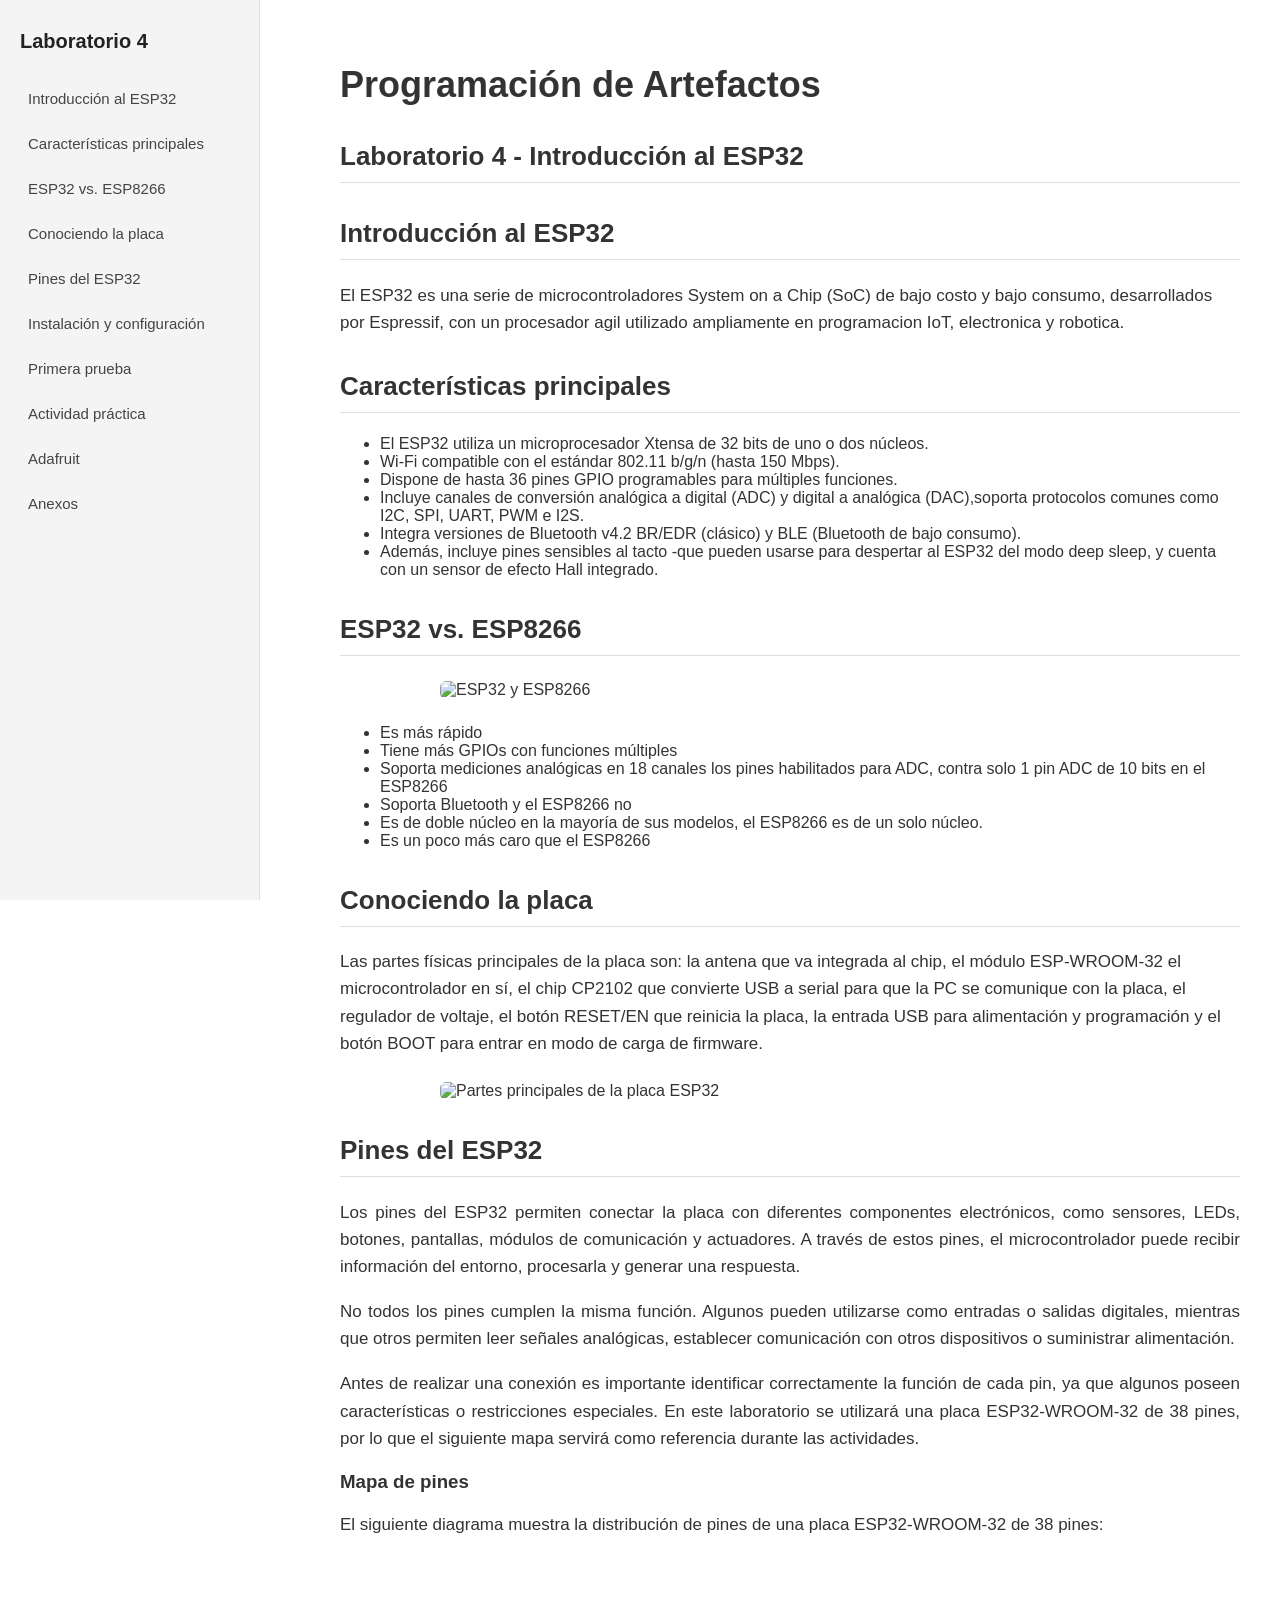
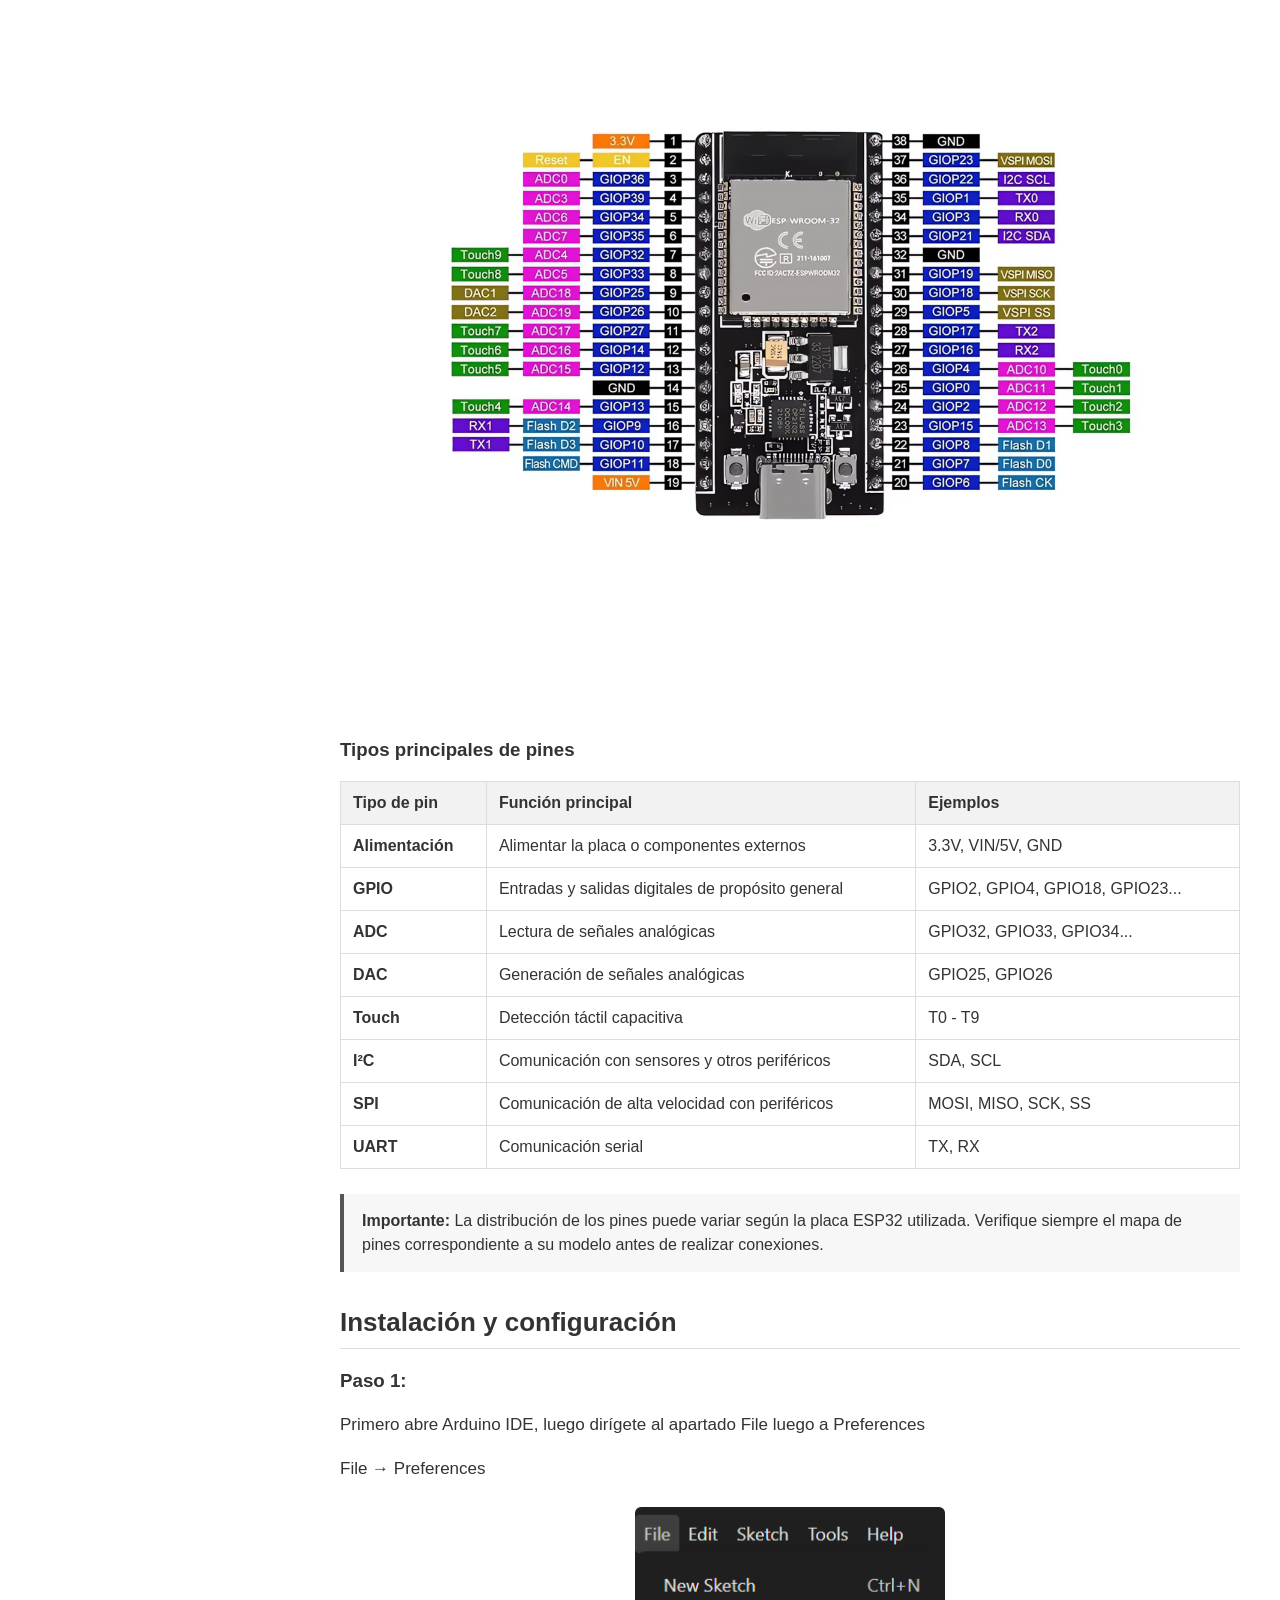
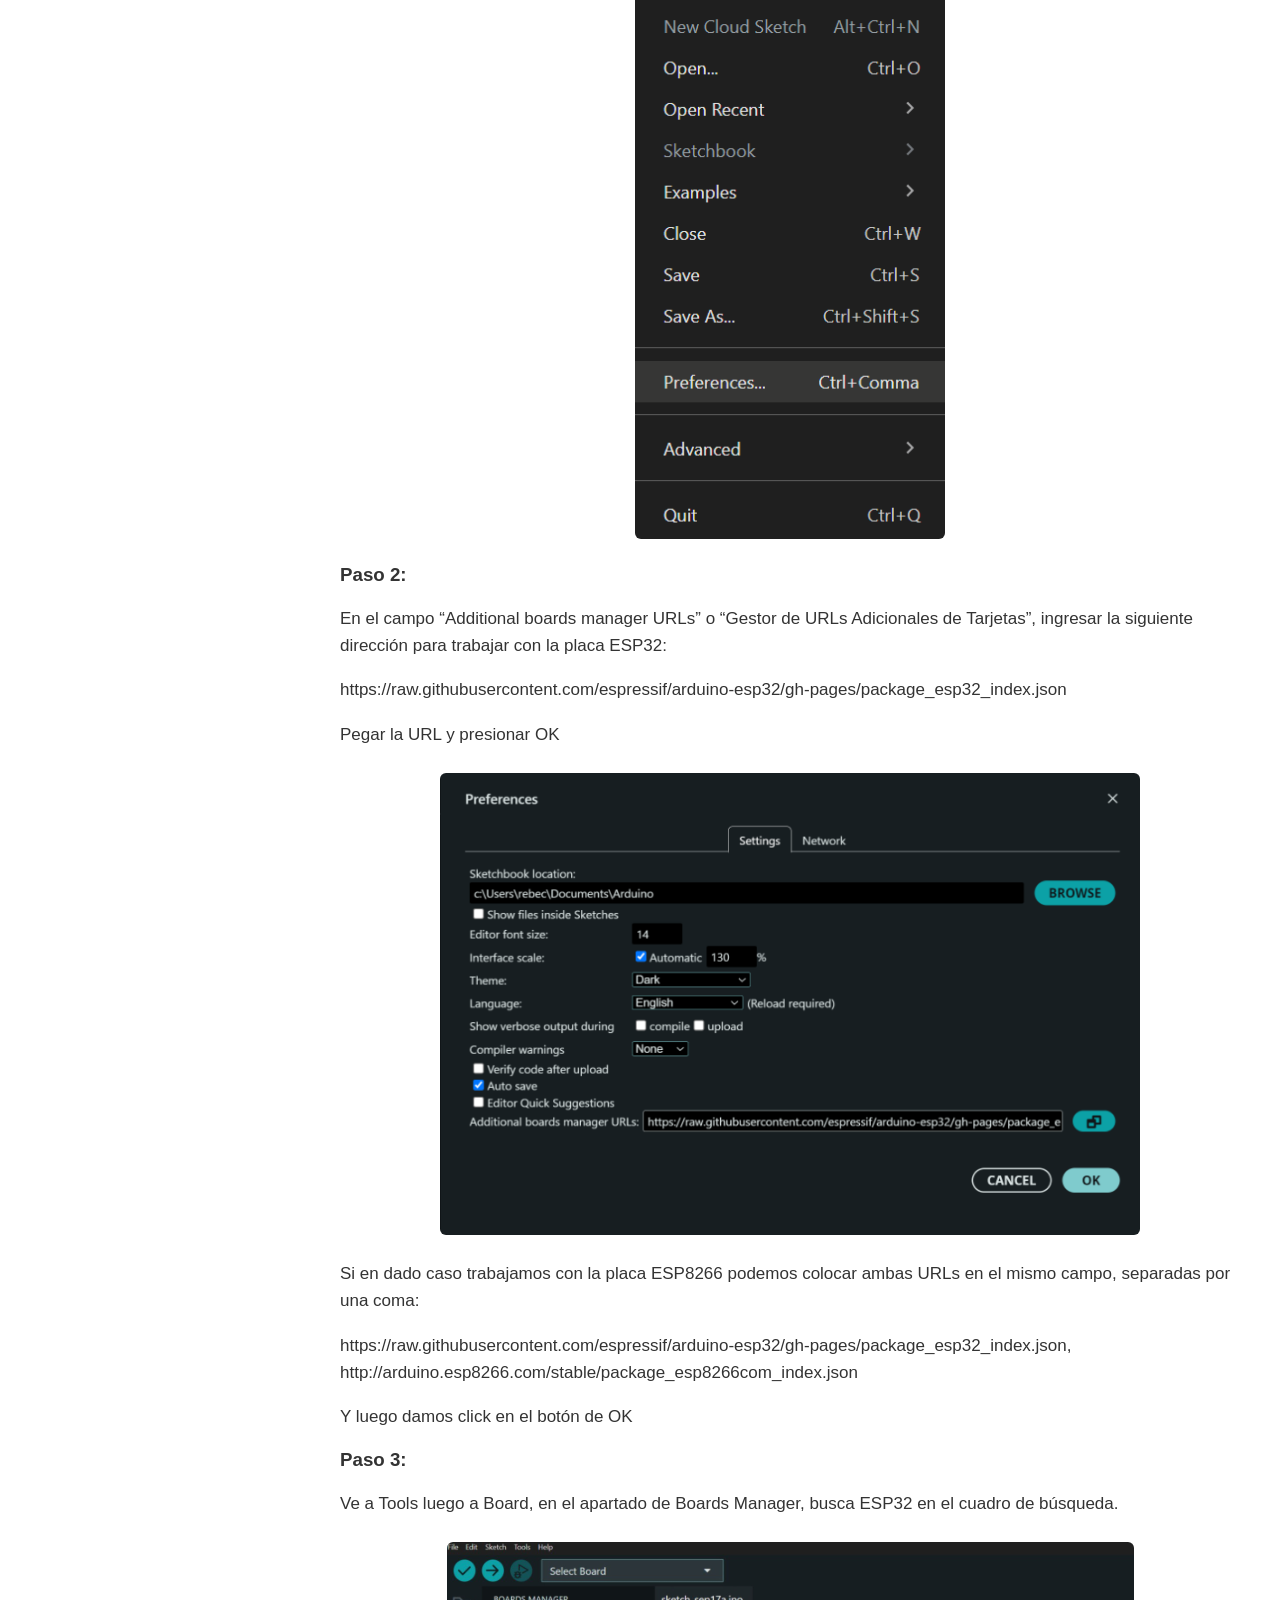
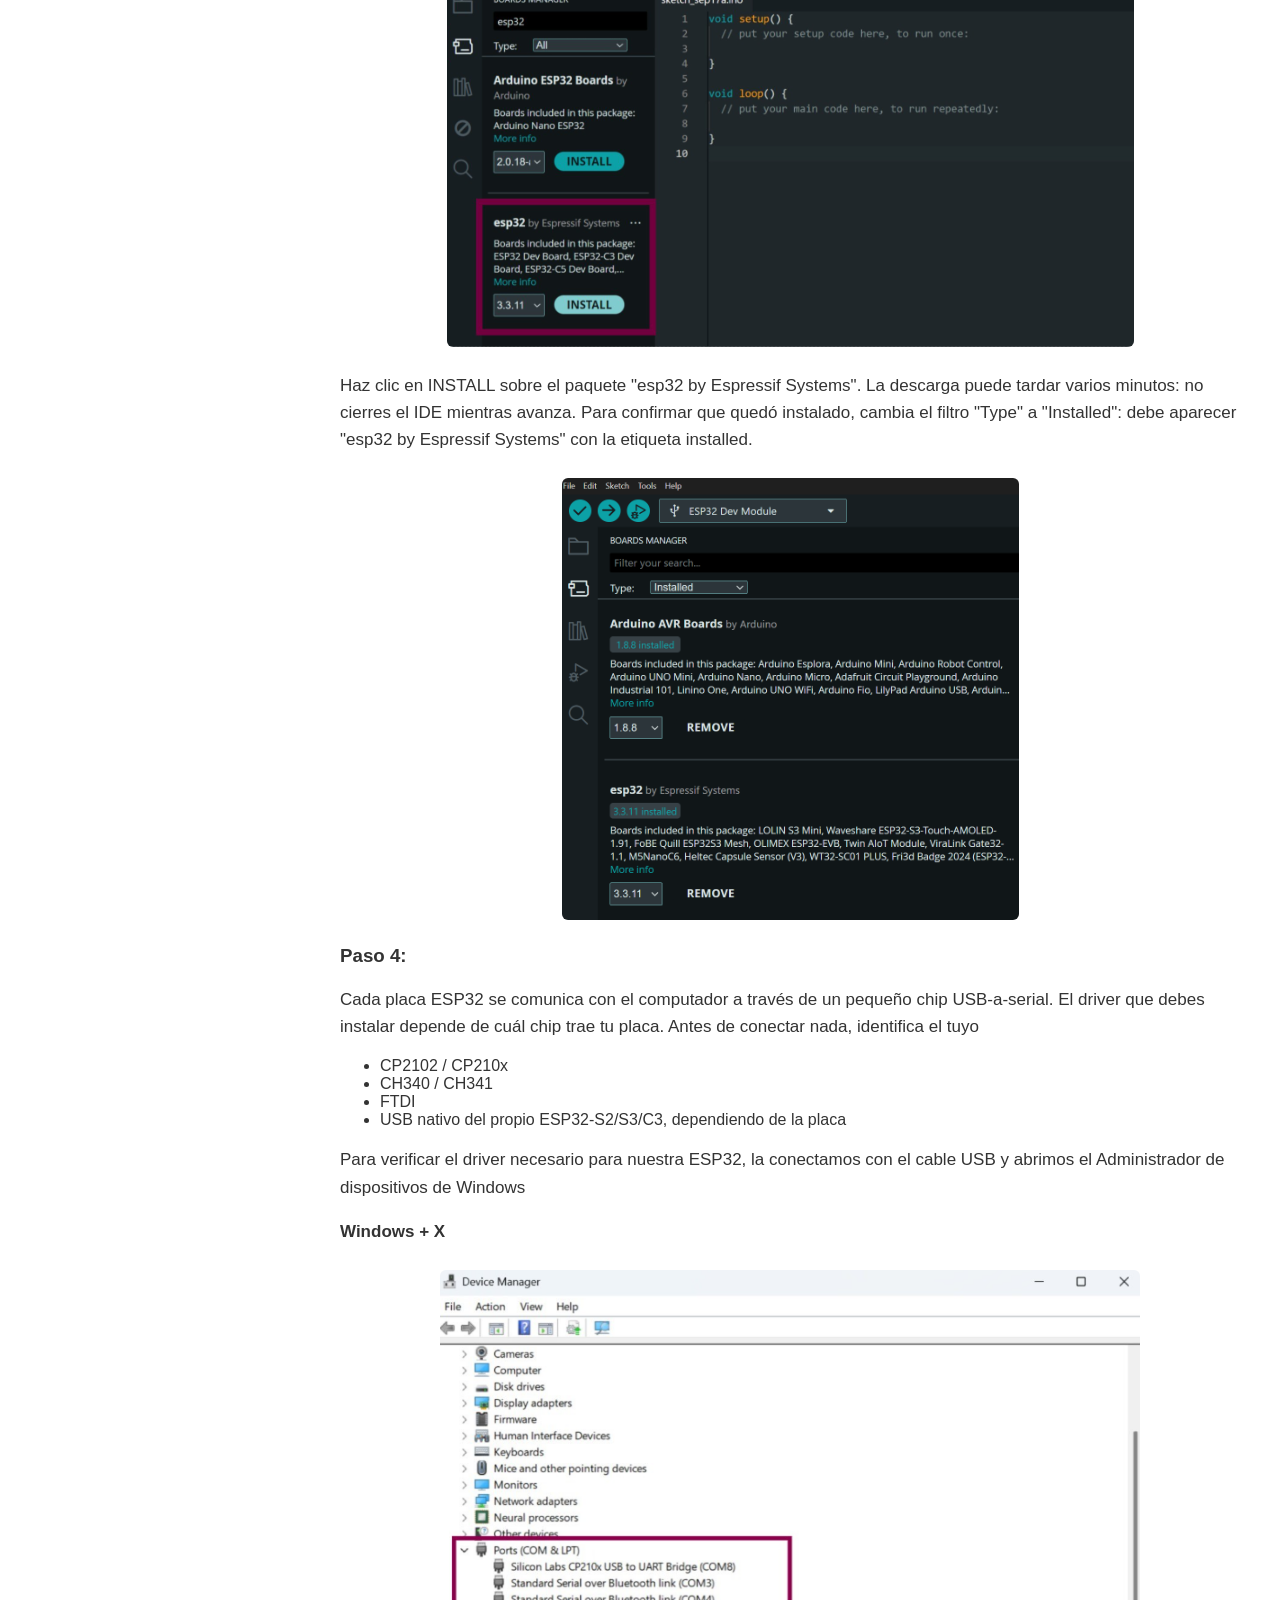
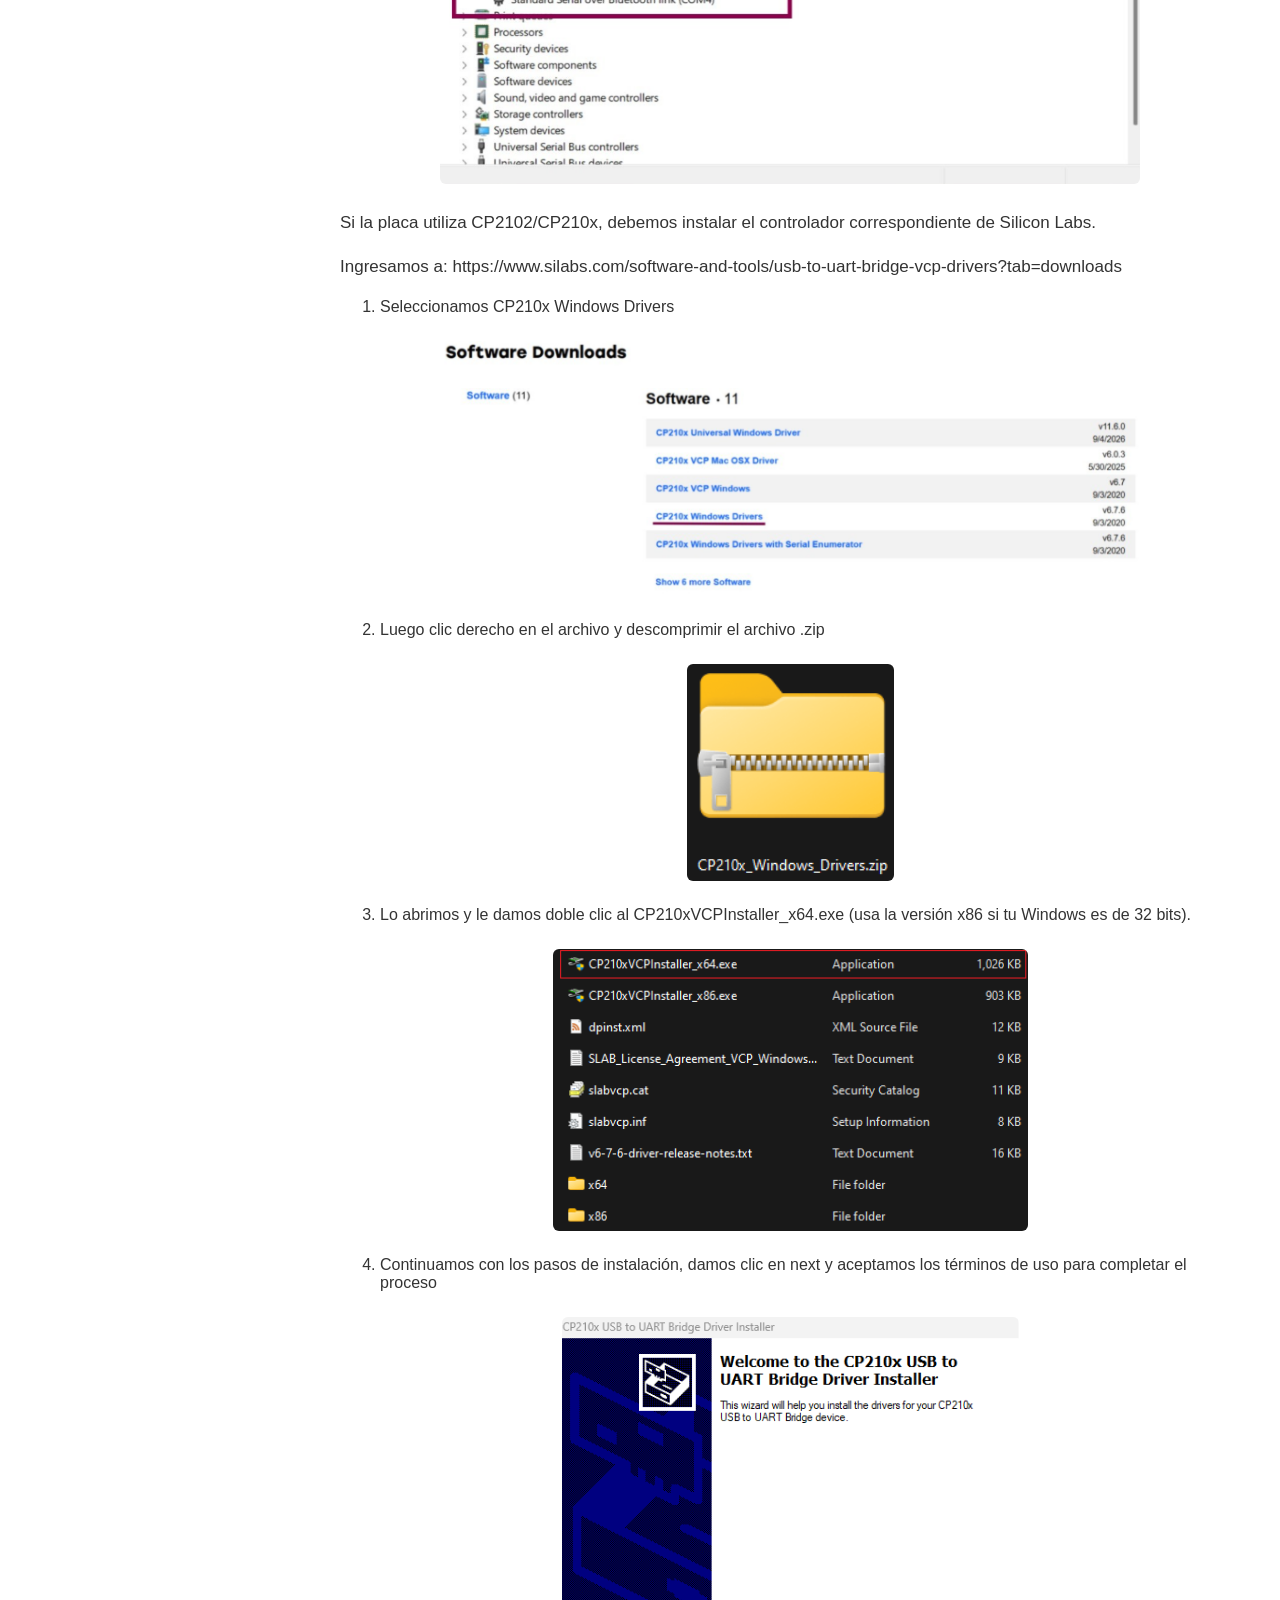
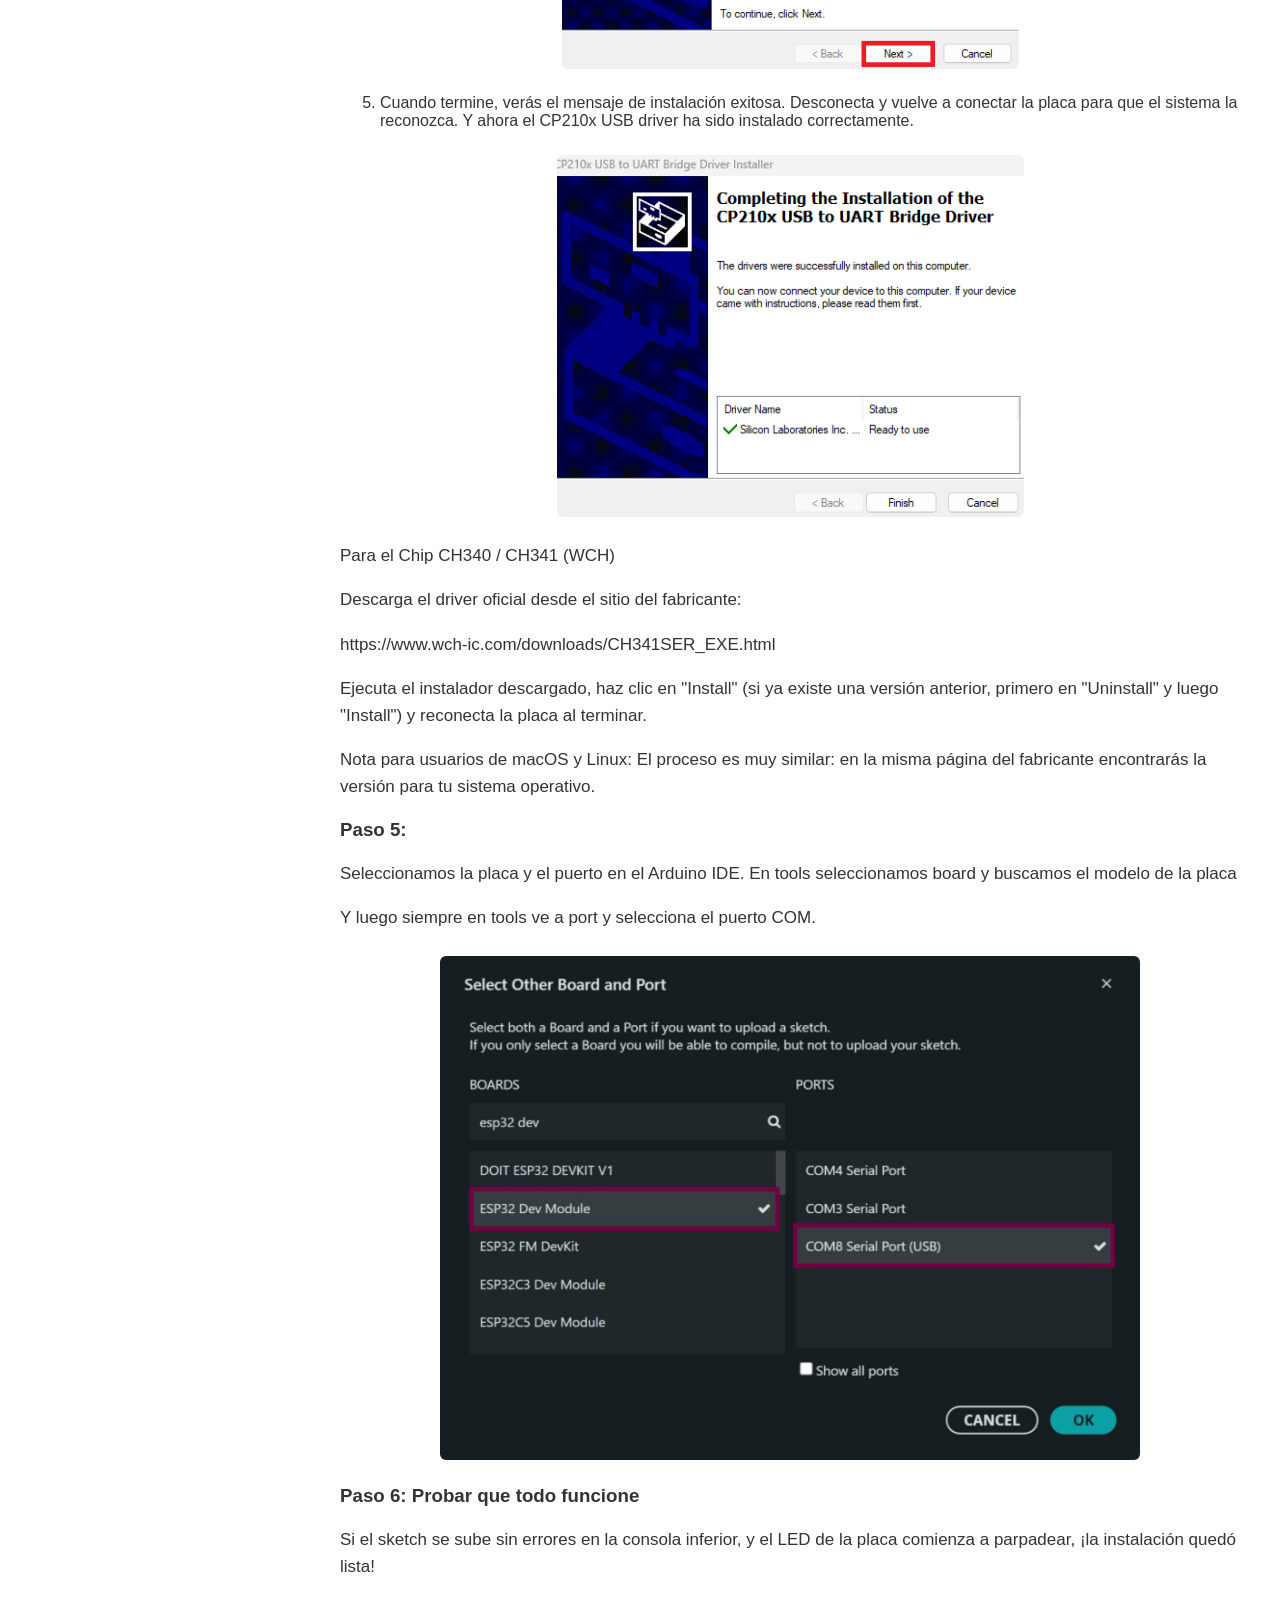
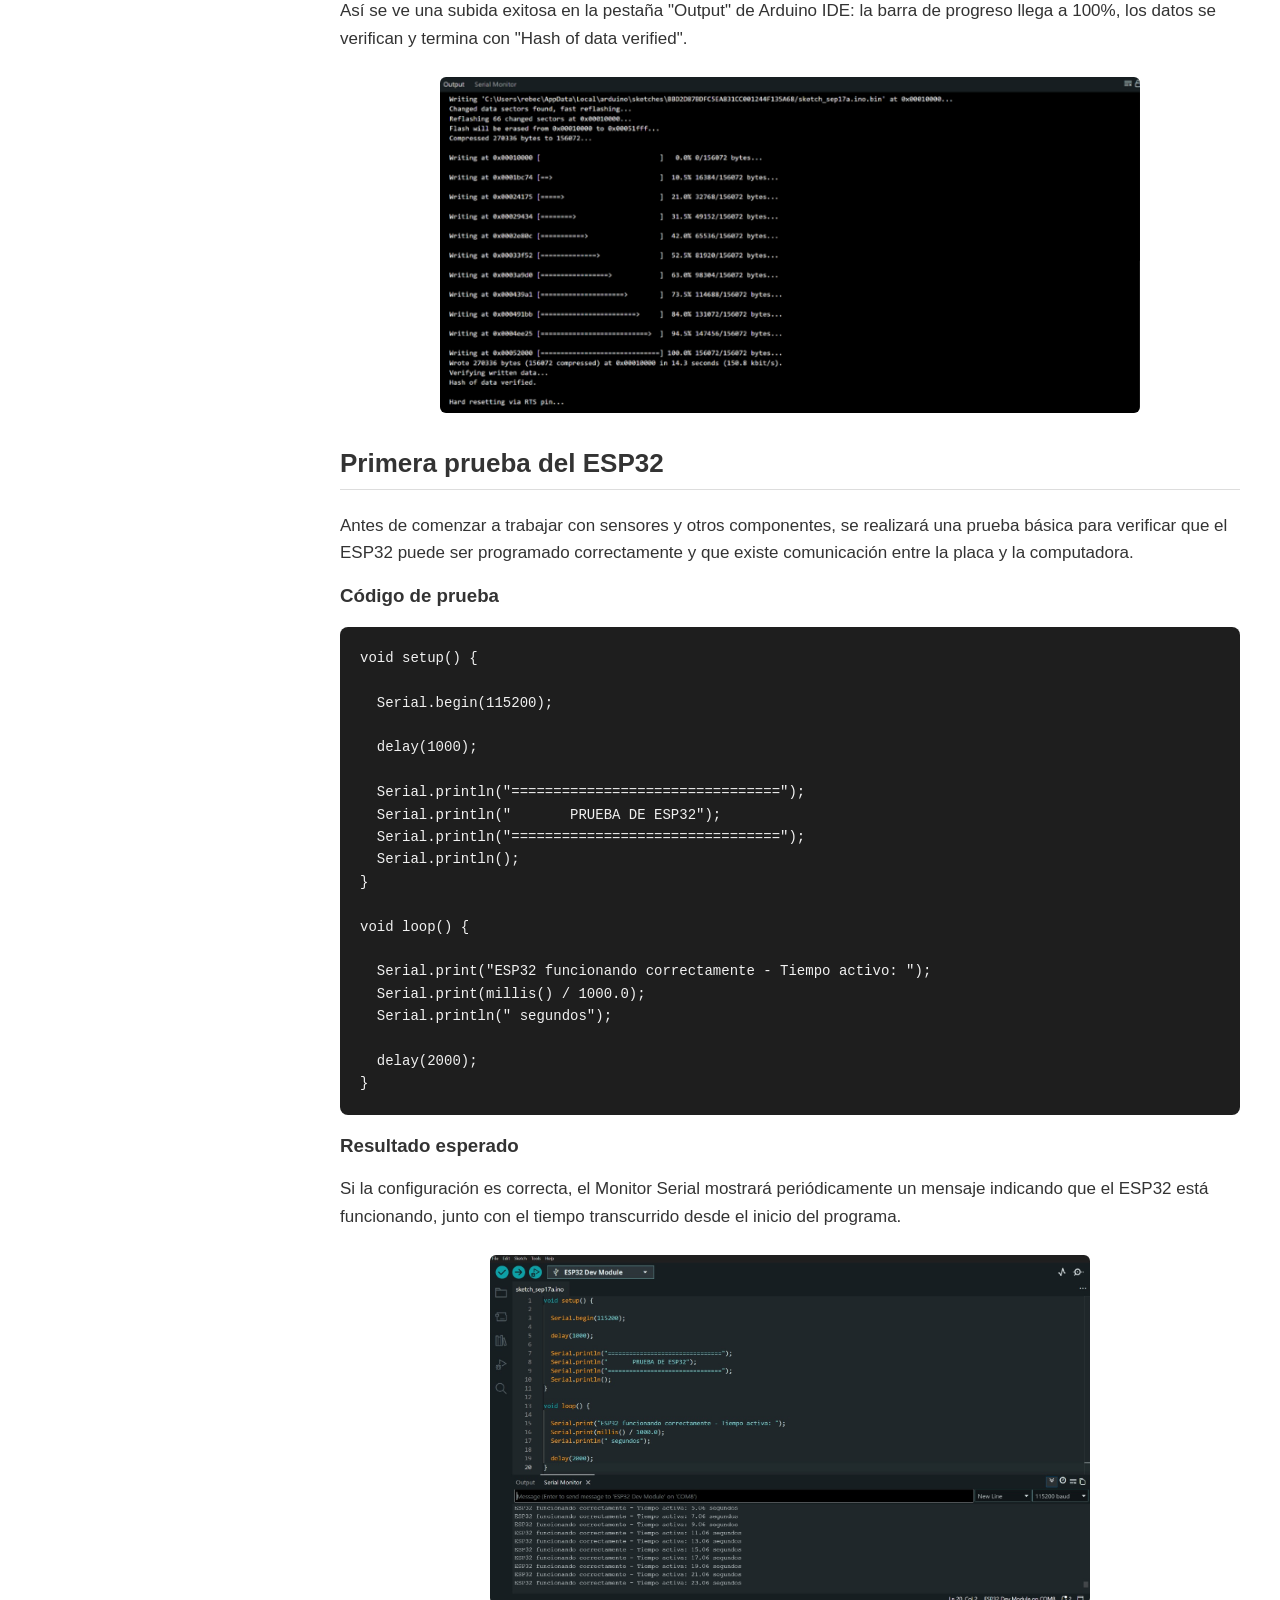
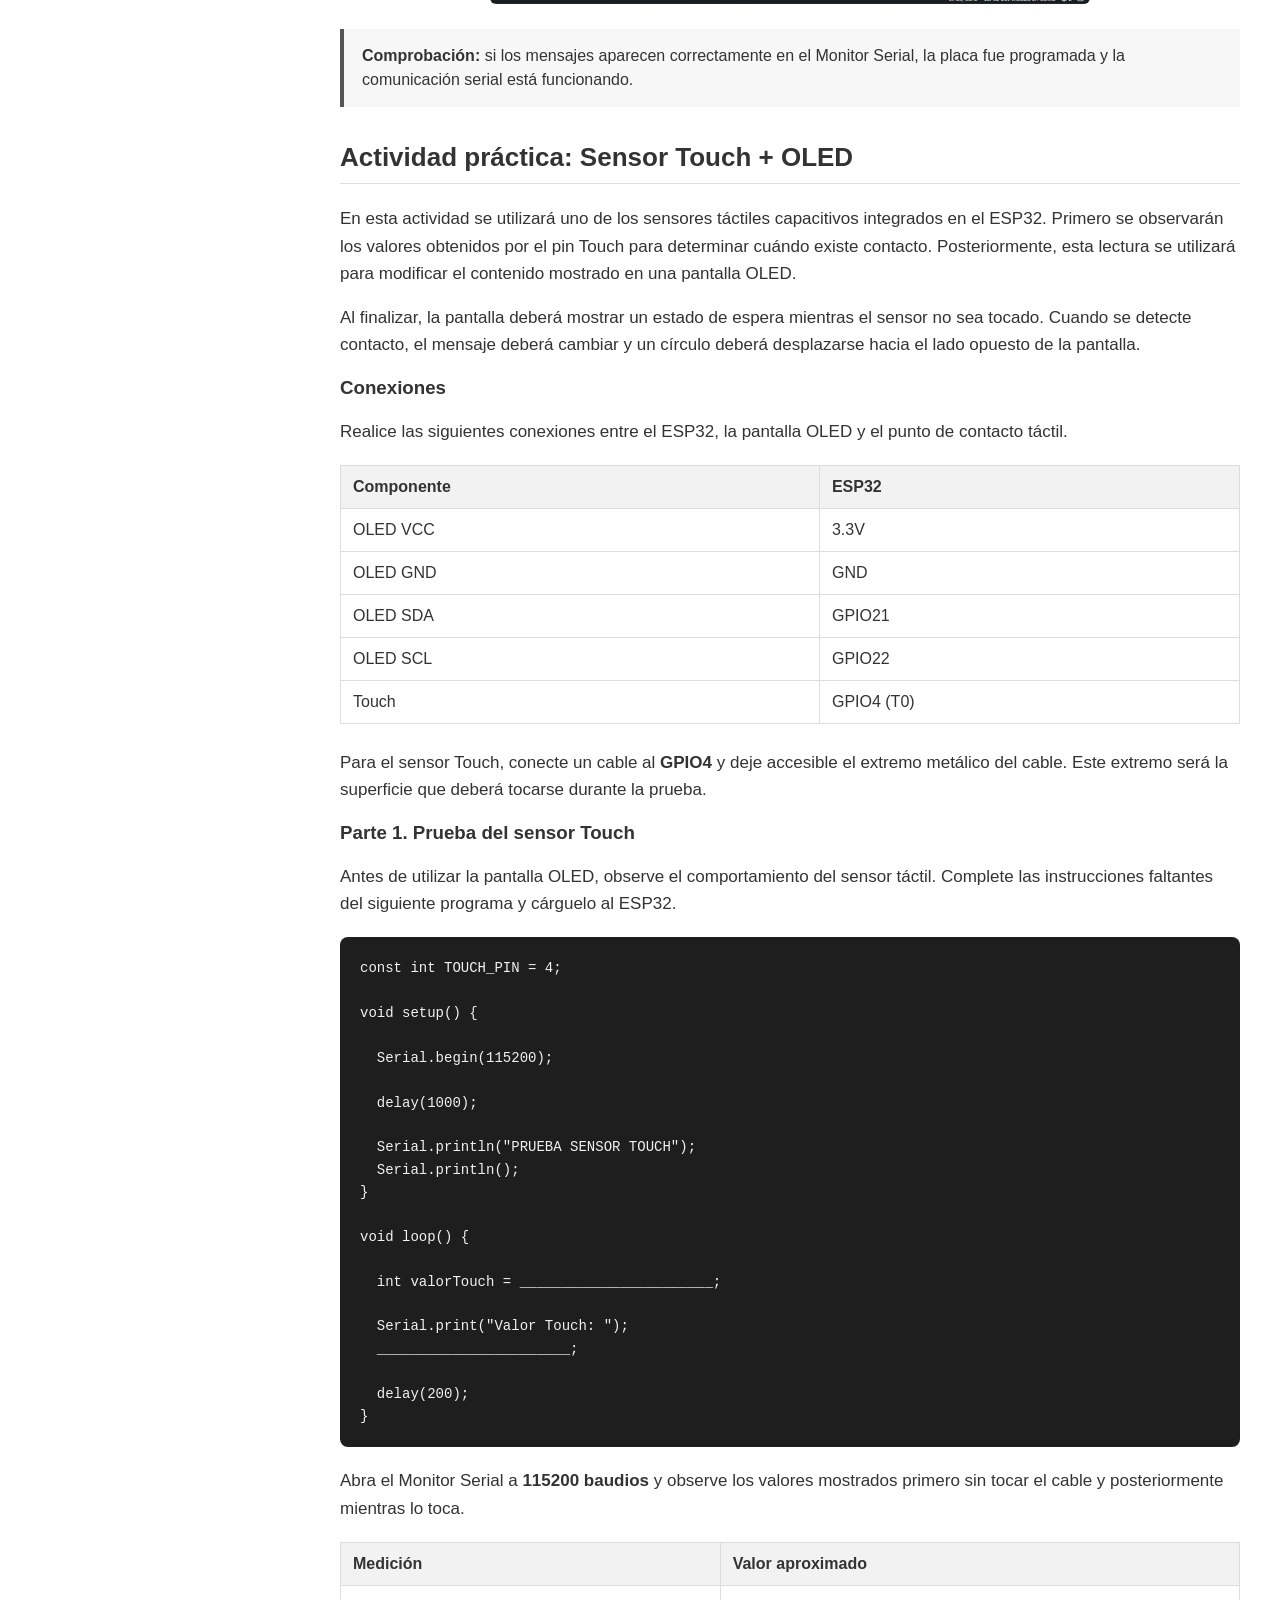
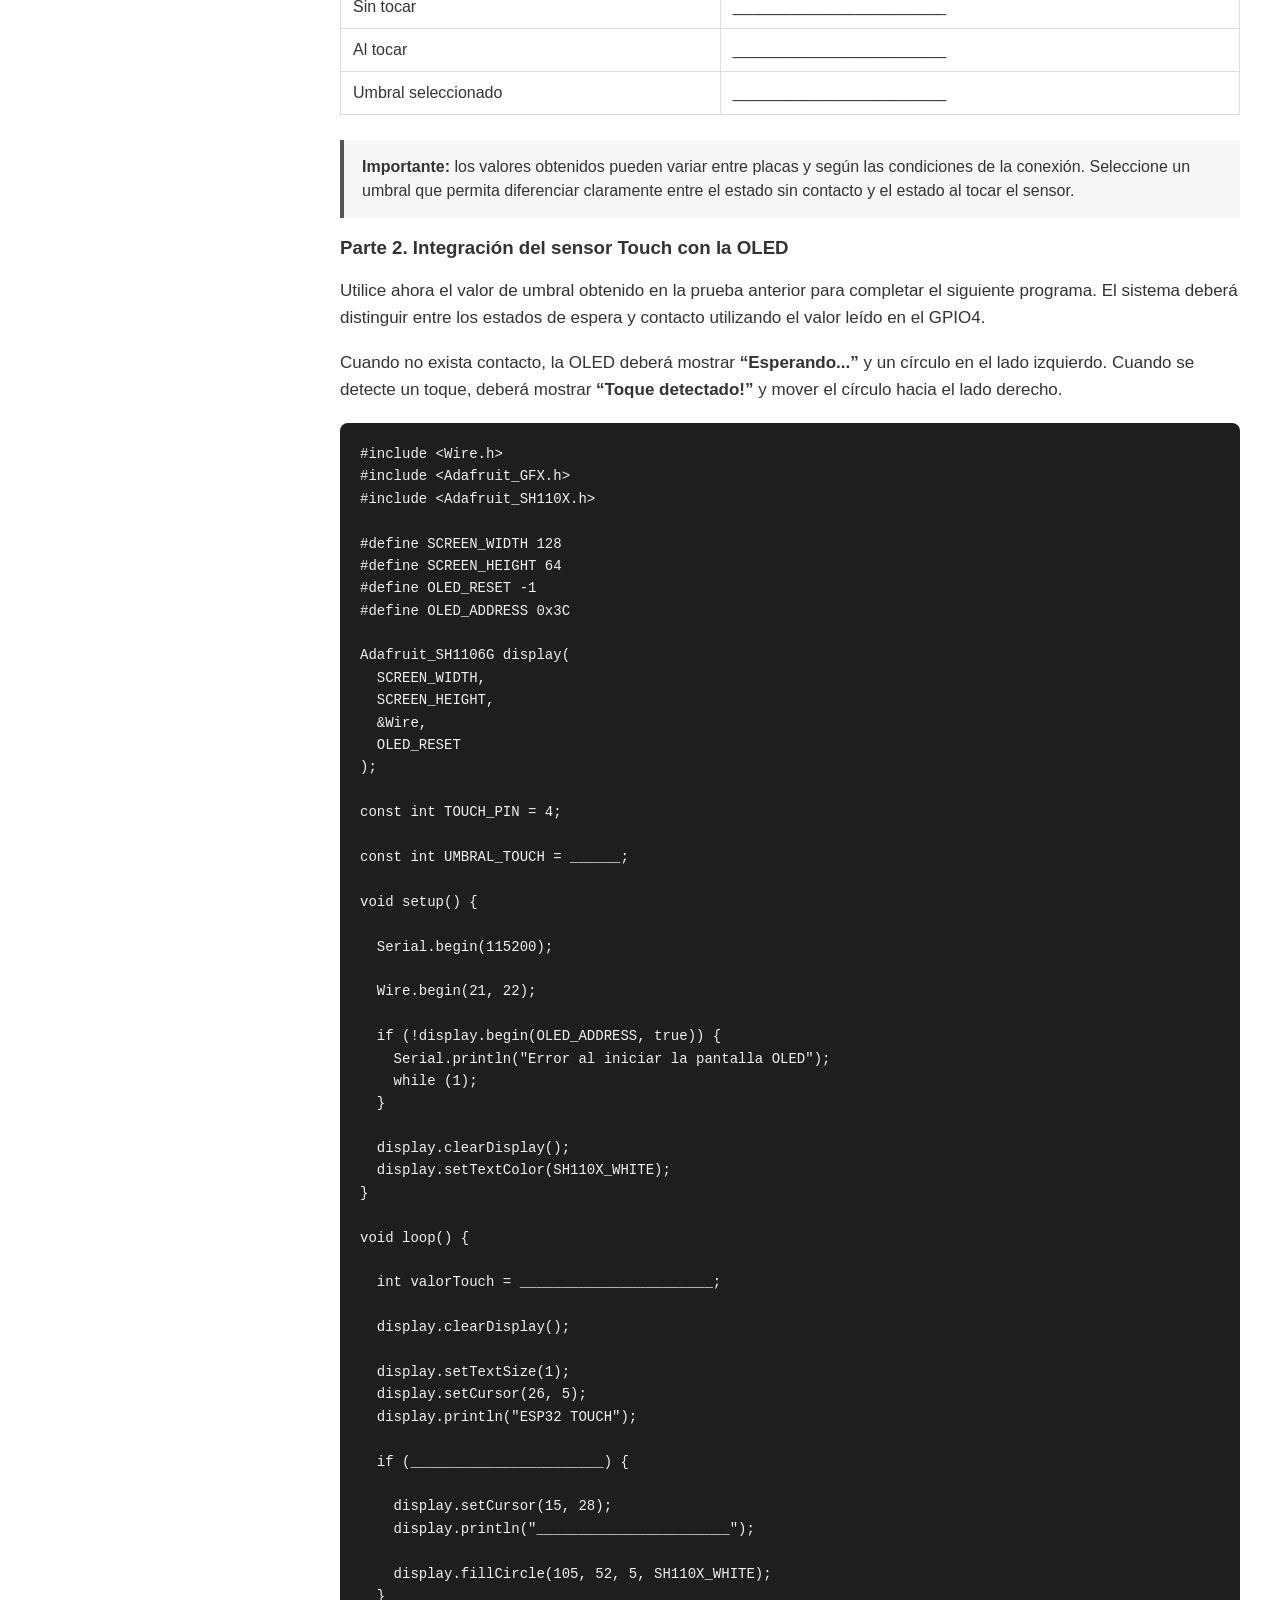
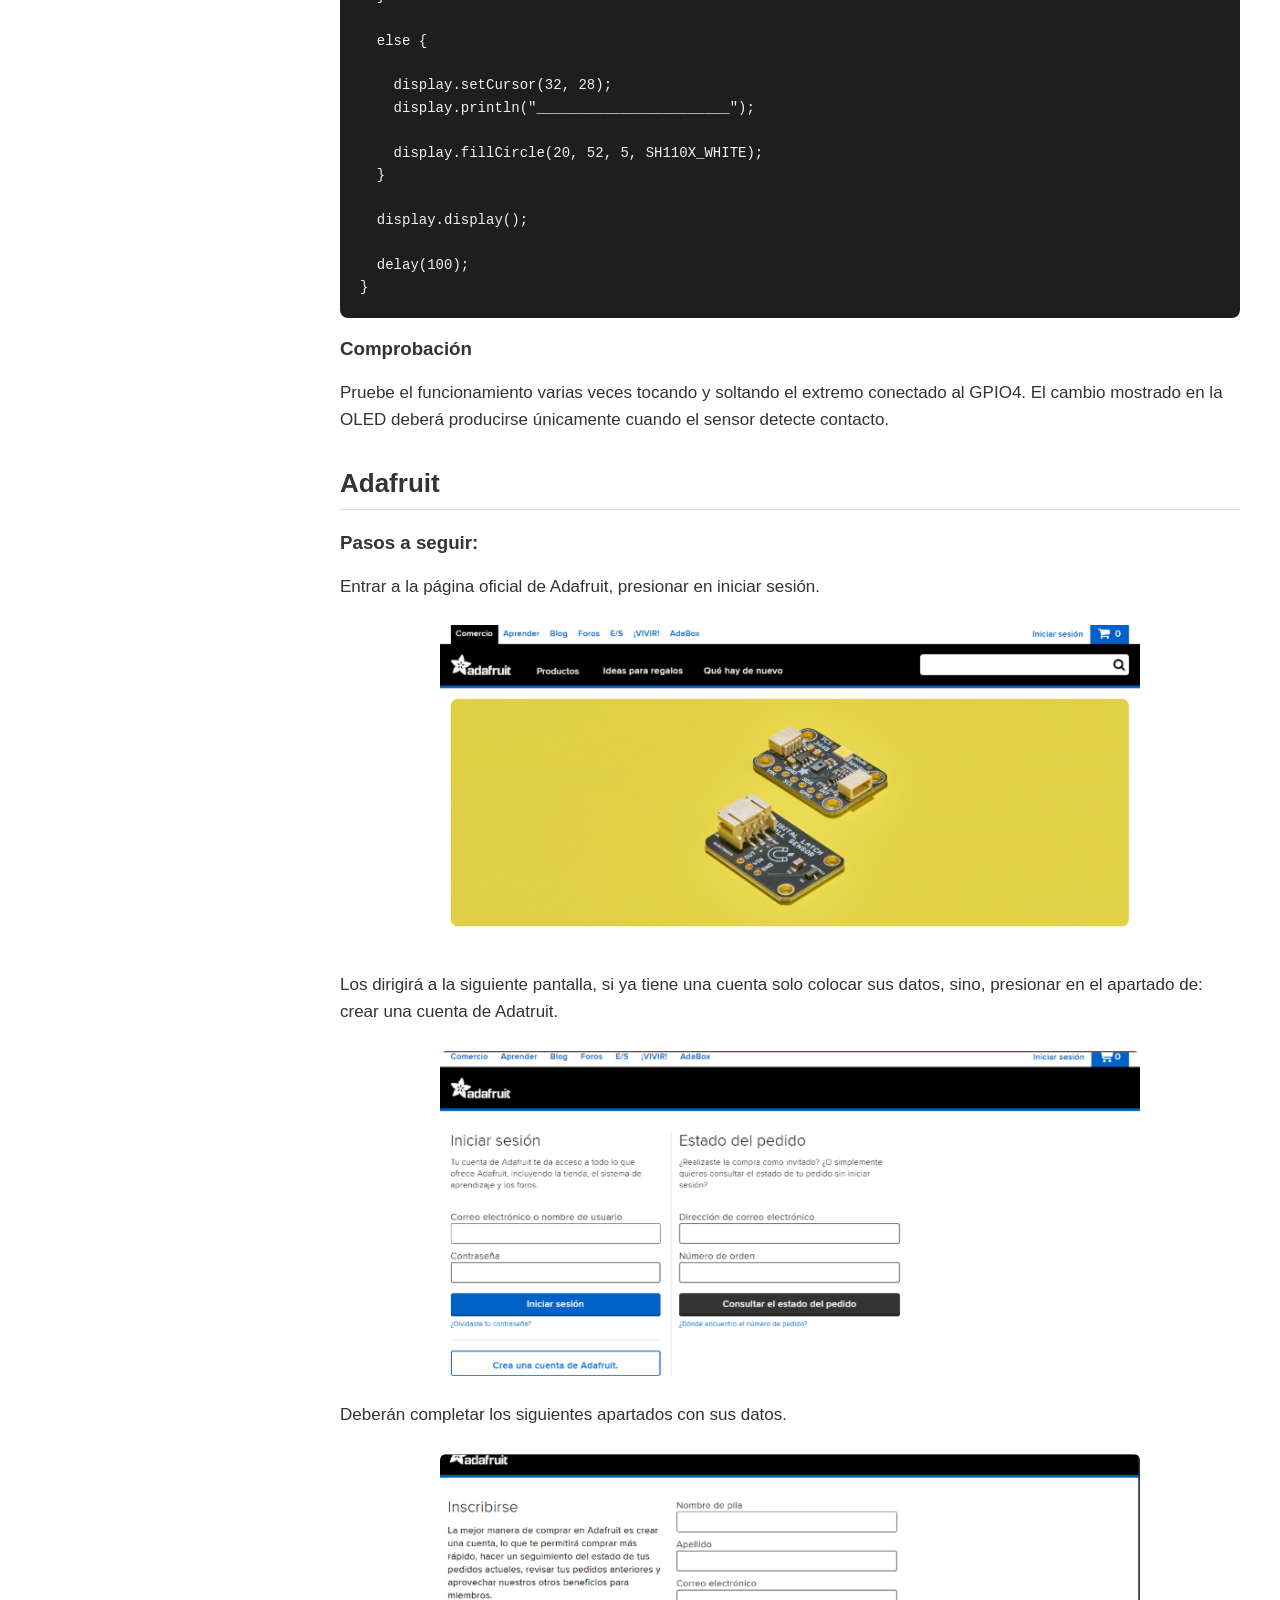
==== index.html @ 466ab4c0 "Update index.html with new sections and content" ====
<!DOCTYPE html>
<html lang="es">

<head>
    <meta charset="UTF-8">
    <title>Programación de Artefactos</title>

    <link rel="stylesheet" href="styles.css">
</head>

<body>

    <nav class="menu-lateral">

        <h3>Laboratorio 4</h3>

        <a href="#introduccion">Introducción al ESP32</a>
        <a href="#caracteristicas">Características principales</a>
        <a href="#comparacion">ESP32 vs. ESP8266</a>
        <a href="#placa">Conociendo la placa</a>
        <a href="#pines">Pines del ESP32</a>
        <a href="#instalacion">Instalación y configuración</a>
        <a href="#prueba">Primera prueba</a>
        <a href="#actividad">Actividad práctica</a>
        <a href="#adafruit">Adafruit</a>
        <a href="#anexos">Anexos</a>

    </nav>

    <div class="contenedor">

        <h1>Programación de Artefactos</h1>

        <h2>Laboratorio 4 - Introducción al ESP32</h2>
<section id="introduccion">

    <h2>Introducción al ESP32</h2>

    <p>
        El ESP32 es una serie de microcontroladores System on a Chip (SoC) de bajo costo y bajo
        consumo, desarrollados por Espressif, con un procesador agil utilizado ampliamente en
        programacion IoT, electronica y robotica.
    </p>

</section>

<section id="caracteristicas">

    <h2>Características principales</h2>

    <ul>
        <li>
            El ESP32 utiliza un microprocesador Xtensa de 32 bits de uno o dos núcleos.
        </li>

        <li>
            Wi-Fi compatible con el estándar 802.11 b/g/n (hasta 150 Mbps).
        </li>

        <li>
            Dispone de hasta 36 pines GPIO programables para múltiples funciones.
        </li>

        <li>
            Incluye canales de conversión analógica a digital (ADC) y digital a analógica
            (DAC),soporta protocolos comunes como I2C, SPI, UART, PWM e I2S.
        </li>

        <li>
            Integra versiones de Bluetooth v4.2 BR/EDR (clásico) y BLE (Bluetooth de bajo consumo).
        </li>

        <li>
            Además, incluye pines sensibles al tacto -que pueden usarse para despertar al ESP32 del
            modo deep sleep, y cuenta con un sensor de efecto Hall integrado.
        </li>
    </ul>

</section>


<section id="comparacion">

    <h2>ESP32 vs. ESP8266</h2>

    <img
        src="imagenes/intro1.png"
        alt="ESP32 y ESP8266"
        class="imagen-instalacion"
    >

    <ul>
        <li>
            Es más rápido
        </li>

        <li>
            Tiene más GPIOs con funciones múltiples
        </li>

        <li>
            Soporta mediciones analógicas en 18 canales los pines habilitados para ADC, contra solo
            1 pin ADC de 10 bits en el ESP8266
        </li>

        <li>
            Soporta Bluetooth y el ESP8266 no
        </li>

        <li>
            Es de doble núcleo en la mayoría de sus modelos, el ESP8266 es de un solo núcleo.
        </li>

        <li>
            Es un poco más caro que el ESP8266
        </li>
    </ul>

</section>


<section id="placa">

    <h2>Conociendo la placa</h2>

    <p>
        Las partes físicas principales de la placa son: la antena que va integrada al chip, el módulo
        ESP-WROOM-32 el microcontrolador en sí, el chip CP2102 que convierte USB a serial para que la PC
        se comunique con la placa, el regulador de voltaje, el botón RESET/EN que reinicia la placa, la
        entrada USB para alimentación y programación y el botón BOOT para entrar en modo de carga de
        firmware.
    </p>

    <img
        src="imagenes/intro2.png"
        alt="Partes principales de la placa ESP32"
        class="imagen-instalacion"
    >

</section>

        <section id="pines">

    <h2>Pines del ESP32</h2>

<div class="texto-justificado">

    <p>
        Los pines del ESP32 permiten conectar la placa con diferentes
        componentes electrónicos, como sensores, LEDs, botones, pantallas,
        módulos de comunicación y actuadores. A través de estos pines,
        el microcontrolador puede recibir información del entorno,
        procesarla y generar una respuesta.
    </p>

    <p>
        No todos los pines cumplen la misma función. Algunos pueden
        utilizarse como entradas o salidas digitales, mientras que otros
        permiten leer señales analógicas, establecer comunicación con
        otros dispositivos o suministrar alimentación.
    </p>

    <p>
        Antes de realizar una conexión es importante identificar
        correctamente la función de cada pin, ya que algunos poseen
        características o restricciones especiales. En este laboratorio
        se utilizará una placa ESP32-WROOM-32 de 38 pines, por lo que
        el siguiente mapa servirá como referencia durante las actividades.
    </p>

</div>

    <h3>Mapa de pines</h3>

    <p>
        El siguiente diagrama muestra la distribución de pines de una
        placa ESP32-WROOM-32 de 38 pines:
    </p>

    <img
        src="imagenes/pinout-esp32-38-pines.png"
        alt="Mapa de pines de ESP32-WROOM-32 de 38 pines"
        class="imagen-pinout"
    >

    <h3>Tipos principales de pines</h3>

    <table class="tabla-pines">

        <tr>
            <th>Tipo de pin</th>
            <th>Función principal</th>
            <th>Ejemplos</th>
        </tr>

        <tr>
            <td><strong>Alimentación</strong></td>
            <td>Alimentar la placa o componentes externos</td>
            <td>3.3V, VIN/5V, GND</td>
        </tr>

        <tr>
            <td><strong>GPIO</strong></td>
            <td>Entradas y salidas digitales de propósito general</td>
            <td>GPIO2, GPIO4, GPIO18, GPIO23...</td>
        </tr>

        <tr>
            <td><strong>ADC</strong></td>
            <td>Lectura de señales analógicas</td>
            <td>GPIO32, GPIO33, GPIO34...</td>
        </tr>

        <tr>
            <td><strong>DAC</strong></td>
            <td>Generación de señales analógicas</td>
            <td>GPIO25, GPIO26</td>
        </tr>

        <tr>
            <td><strong>Touch</strong></td>
            <td>Detección táctil capacitiva</td>
            <td>T0 - T9</td>
        </tr>

        <tr>
            <td><strong>I²C</strong></td>
            <td>Comunicación con sensores y otros periféricos</td>
            <td>SDA, SCL</td>
        </tr>

        <tr>
            <td><strong>SPI</strong></td>
            <td>Comunicación de alta velocidad con periféricos</td>
            <td>MOSI, MISO, SCK, SS</td>
        </tr>

        <tr>
            <td><strong>UART</strong></td>
            <td>Comunicación serial</td>
            <td>TX, RX</td>
        </tr>

    </table>

    <div class="advertencia">

        <strong>Importante:</strong>

        La distribución de los pines puede variar según la placa ESP32
        utilizada. Verifique siempre el mapa de pines correspondiente
        a su modelo antes de realizar conexiones.

    </div>

</section>
<section id="instalacion">

    <h2>Instalación y configuración</h2>


    <h3>Paso 1:</h3>

    <p>
        Primero abre Arduino IDE, luego dirígete al apartado File luego a Preferences
    </p>

    <p>
        File → Preferences
    </p>

    <img
        src="imagenes/imagen1.png"
        alt="File Preferences"
        class="imagen-instalacion"
    >


    <h3>Paso 2:</h3>

    <p>
        En el campo “Additional boards manager URLs” o “Gestor de URLs Adicionales de Tarjetas”,
        ingresar la siguiente dirección para trabajar con la placa ESP32:
    </p>

    <p>
        https://raw.githubusercontent.com/espressif/arduino-esp32/gh-pages/package_esp32_index.json
    </p>

    <p>
        Pegar la URL y presionar OK
    </p>

    <img
        src="imagenes/imagen2.png"
        alt="Additional boards manager URLs"
        class="imagen-instalacion"
    >

    <p>
        Si en dado caso trabajamos con la placa ESP8266 podemos colocar ambas URLs en el mismo
        campo, separadas por una coma:
    </p>

    <p>
        https://raw.githubusercontent.com/espressif/arduino-esp32/gh-pages/package_esp32_index.json,
        <br>
        http://arduino.esp8266.com/stable/package_esp8266com_index.json
    </p>

    <p>
        Y luego damos click en el botón de OK
    </p>


    <h3>Paso 3:</h3>

    <p>
        Ve a Tools luego a Board, en el apartado de Boards Manager, busca ESP32 en el cuadro de
        búsqueda.
    </p>

    <img
        src="imagenes/imagen3.png"
        alt="Boards Manager ESP32"
        class="imagen-instalacion"
    >

    <p>
        Haz clic en INSTALL sobre el paquete "esp32 by Espressif Systems". La descarga puede tardar varios
        minutos: no cierres el IDE mientras avanza. Para confirmar que quedó instalado, cambia el filtro "Type" a
        "Installed": debe aparecer "esp32 by Espressif Systems" con la etiqueta installed.
    </p>

    <img
        src="imagenes/imagen4.png"
        alt="ESP32 instalado"
        class="imagen-instalacion"
    >


    <h3>Paso 4:</h3>

    <p>
        Cada placa ESP32 se comunica con el computador a través de un pequeño chip USB-a-serial. El driver
        que debes instalar depende de cuál chip trae tu placa. Antes de conectar nada, identifica el tuyo
    </p>

    <ul>
        <li>CP2102 / CP210x</li>
        <li>CH340 / CH341</li>
        <li>FTDI</li>
        <li>USB nativo del propio ESP32-S2/S3/C3, dependiendo de la placa</li>
    </ul>

    <p>
        Para verificar el driver necesario para nuestra ESP32, la conectamos con el cable USB y abrimos
        el Administrador de dispositivos de Windows
    </p>

    <p>
        <strong>Windows + X</strong>
    </p>

    <img
        src="imagenes/imagen5.png"
        alt="Administrador de dispositivos de Windows"
        class="imagen-instalacion"
    >

    <p>
        Si la placa utiliza CP2102/CP210x, debemos instalar el controlador correspondiente de Silicon
        Labs.
    </p>

    <p>
        Ingresamos a:
        https://www.silabs.com/software-and-tools/usb-to-uart-bridge-vcp-drivers?tab=downloads
    </p>

    <ol>
        <li>Seleccionamos CP210x Windows Drivers</li>
    </ol>

    <img
        src="imagenes/imagen6.png"
        alt="CP210x Windows Drivers"
        class="imagen-instalacion"
    >

    <ol start="2">
        <li>
            Luego clic derecho en el archivo y descomprimir el archivo .zip
        </li>
    </ol>

    <img
        src="imagenes/imagen7.png"
        alt="Archivo CP210x Windows Drivers zip"
        class="imagen-instalacion"
    >

    <ol start="3">
        <li>
            Lo abrimos y le damos doble clic al CP210xVCPInstaller_x64.exe (usa la versión x86 si
            tu Windows es de 32 bits).
        </li>
    </ol>

    <img
        src="imagenes/imagen8.png"
        alt="CP210xVCPInstaller"
        class="imagen-instalacion"
    >

    <ol start="4">
        <li>
            Continuamos con los pasos de instalación, damos clic en next y aceptamos los términos
            de uso para completar el proceso
        </li>
    </ol>

    <img
        src="imagenes/imagen9.png"
        alt="Instalación CP210x"
        class="imagen-instalacion"
    >

    <ol start="5">
        <li>
            Cuando termine, verás el mensaje de instalación exitosa. Desconecta y vuelve a conectar
            la placa para que el sistema la reconozca. Y ahora el CP210x USB driver ha sido
            instalado correctamente.
        </li>
    </ol>

    <img
        src="imagenes/imagen10.png"
        alt="Instalación exitosa CP210x"
        class="imagen-instalacion"
    >

    <p>
        Para el Chip CH340 / CH341 (WCH)
    </p>

    <p>
        Descarga el driver oficial desde el sitio del fabricante:
    </p>

    <p>
        https://www.wch-ic.com/downloads/CH341SER_EXE.html
    </p>

    <p>
        Ejecuta el instalador descargado, haz clic en "Install" (si ya existe una versión anterior, primero
        en "Uninstall" y luego "Install") y reconecta la placa al terminar.
    </p>

    <p>
        Nota para usuarios de macOS y Linux: El proceso es muy similar: en la misma página del
        fabricante encontrarás la versión para tu sistema operativo.
    </p>


    <h3>Paso 5:</h3>

    <p>
        Seleccionamos la placa y el puerto en el Arduino IDE. En tools seleccionamos board y
        buscamos el modelo de la placa
    </p>

    <p>
        Y luego siempre en tools ve a port y selecciona el puerto COM.
    </p>

    <img
        src="imagenes/imagen11.png"
        alt="Seleccionar placa y puerto"
        class="imagen-instalacion"
    >


    <h3>Paso 6: Probar que todo funcione</h3>

    <p>
        Si el sketch se sube sin errores en la consola inferior, y el LED de la placa comienza a parpadear,
        ¡la instalación quedó lista!
    </p>

    <p>
        Así se ve una subida exitosa en la pestaña "Output" de Arduino IDE: la barra de progreso llega a
        100%, los datos se verifican y termina con "Hash of data verified".
    </p>

    <img
        src="imagenes/imagen12.png"
        alt="Subida exitosa en Arduino IDE"
        class="imagen-instalacion"
    >

</section>
        <section id="prueba">

    <h2>Primera prueba del ESP32</h2>

    <p>
        Antes de comenzar a trabajar con sensores y otros componentes,
        se realizará una prueba básica para verificar que el ESP32 puede
        ser programado correctamente y que existe comunicación entre la
        placa y la computadora.
    </p>

    <h3>Código de prueba</h3>

    <pre><code>void setup() {

  Serial.begin(115200);

  delay(1000);

  Serial.println("================================");
  Serial.println("       PRUEBA DE ESP32");
  Serial.println("================================");
  Serial.println();
}

void loop() {

  Serial.print("ESP32 funcionando correctamente - Tiempo activo: ");
  Serial.print(millis() / 1000.0);
  Serial.println(" segundos");

  delay(2000);
}</code></pre>

<h3>Resultado esperado</h3>

<p>
    Si la configuración es correcta, el Monitor Serial mostrará
    periódicamente un mensaje indicando que el ESP32 está funcionando,
    junto con el tiempo transcurrido desde el inicio del programa.
</p>

<img
    src="imagenes/prueba-monitor-serial.jpeg"
    alt="Resultado de la prueba del ESP32 en el Monitor Serial de Arduino IDE"
    class="imagen-prueba"
>

    <div class="advertencia">
        <strong>Comprobación:</strong>
        si los mensajes aparecen correctamente en el Monitor Serial,
        la placa fue programada y la comunicación serial está funcionando.
    </div>

</section>
<section id="actividad">

    <h2>Actividad práctica: Sensor Touch + OLED</h2>

    <p>
        En esta actividad se utilizará uno de los sensores táctiles capacitivos
        integrados en el ESP32. Primero se observarán los valores obtenidos por
        el pin Touch para determinar cuándo existe contacto. Posteriormente,
        esta lectura se utilizará para modificar el contenido mostrado en una
        pantalla OLED.
    </p>

    <p>
        Al finalizar, la pantalla deberá mostrar un estado de espera mientras
        el sensor no sea tocado. Cuando se detecte contacto, el mensaje deberá
        cambiar y un círculo deberá desplazarse hacia el lado opuesto de la
        pantalla.
    </p>


    <h3>Conexiones</h3>

    <p>
        Realice las siguientes conexiones entre el ESP32, la pantalla OLED y
        el punto de contacto táctil.
    </p>

    <table class="tabla-pines">

        <tr>
            <th>Componente</th>
            <th>ESP32</th>
        </tr>

        <tr>
            <td>OLED VCC</td>
            <td>3.3V</td>
        </tr>

        <tr>
            <td>OLED GND</td>
            <td>GND</td>
        </tr>

        <tr>
            <td>OLED SDA</td>
            <td>GPIO21</td>
        </tr>

        <tr>
            <td>OLED SCL</td>
            <td>GPIO22</td>
        </tr>

        <tr>
            <td>Touch</td>
            <td>GPIO4 (T0)</td>
        </tr>

    </table>

    <p>
        Para el sensor Touch, conecte un cable al <strong>GPIO4</strong> y deje
        accesible el extremo metálico del cable. Este extremo será la superficie
        que deberá tocarse durante la prueba.
    </p>


    <h3>Parte 1. Prueba del sensor Touch</h3>

    <p>
        Antes de utilizar la pantalla OLED, observe el comportamiento del
        sensor táctil. Complete las instrucciones faltantes del siguiente
        programa y cárguelo al ESP32.
    </p>

    <pre><code>const int TOUCH_PIN = 4;

void setup() {

  Serial.begin(115200);

  delay(1000);

  Serial.println("PRUEBA SENSOR TOUCH");
  Serial.println();
}

void loop() {

  int valorTouch = _______________________;

  Serial.print("Valor Touch: ");
  _______________________;

  delay(200);
}</code></pre>

    <p>
        Abra el Monitor Serial a <strong>115200 baudios</strong> y observe los
        valores mostrados primero sin tocar el cable y posteriormente mientras
        lo toca.
    </p>

    <table class="tabla-pines">

        <tr>
            <th>Medición</th>
            <th>Valor aproximado</th>
        </tr>

        <tr>
            <td>Sin tocar</td>
            <td>________________________</td>
        </tr>

        <tr>
            <td>Al tocar</td>
            <td>________________________</td>
        </tr>

        <tr>
            <td>Umbral seleccionado</td>
            <td>________________________</td>
        </tr>

    </table>

    <div class="advertencia">
        <strong>Importante:</strong>
        los valores obtenidos pueden variar entre placas y según las
        condiciones de la conexión. Seleccione un umbral que permita
        diferenciar claramente entre el estado sin contacto y el estado
        al tocar el sensor.
    </div>


    <h3>Parte 2. Integración del sensor Touch con la OLED</h3>

    <p>
        Utilice ahora el valor de umbral obtenido en la prueba anterior para
        completar el siguiente programa. El sistema deberá distinguir entre
        los estados de espera y contacto utilizando el valor leído en el
        GPIO4.
    </p>

    <p>
        Cuando no exista contacto, la OLED deberá mostrar
        <strong>“Esperando...”</strong> y un círculo en el lado izquierdo.
        Cuando se detecte un toque, deberá mostrar
        <strong>“Toque detectado!”</strong> y mover el círculo hacia el lado
        derecho.
    </p>

    <pre><code>#include &lt;Wire.h&gt;
#include &lt;Adafruit_GFX.h&gt;
#include &lt;Adafruit_SH110X.h&gt;

#define SCREEN_WIDTH 128
#define SCREEN_HEIGHT 64
#define OLED_RESET -1
#define OLED_ADDRESS 0x3C

Adafruit_SH1106G display(
  SCREEN_WIDTH,
  SCREEN_HEIGHT,
  &Wire,
  OLED_RESET
);

const int TOUCH_PIN = 4;

const int UMBRAL_TOUCH = ______;

void setup() {

  Serial.begin(115200);

  Wire.begin(21, 22);

  if (!display.begin(OLED_ADDRESS, true)) {
    Serial.println("Error al iniciar la pantalla OLED");
    while (1);
  }

  display.clearDisplay();
  display.setTextColor(SH110X_WHITE);
}

void loop() {

  int valorTouch = _______________________;

  display.clearDisplay();

  display.setTextSize(1);
  display.setCursor(26, 5);
  display.println("ESP32 TOUCH");

  if (_______________________) {

    display.setCursor(15, 28);
    display.println("_______________________");

    display.fillCircle(105, 52, 5, SH110X_WHITE);
  }

  else {

    display.setCursor(32, 28);
    display.println("_______________________");

    display.fillCircle(20, 52, 5, SH110X_WHITE);
  }

  display.display();

  delay(100);
}</code></pre>


    <h3>Comprobación</h3>

    <p>
        Pruebe el funcionamiento varias veces tocando y soltando el extremo
        conectado al GPIO4. El cambio mostrado en la OLED deberá producirse
        únicamente cuando el sensor detecte contacto.
    </p>

</section>
<section id="adafruit">

    <h2>Adafruit</h2>

    <h3>Pasos a seguir:</h3>

    <p>
        Entrar a la página oficial de Adafruit, presionar en iniciar sesión.
    </p>

    <img
        src="imagenes/ada1.png"
        alt="Página oficial de Adafruit"
        class="imagen-instalacion"
    >

    <p>
        Los dirigirá a la siguiente pantalla, si ya tiene una cuenta solo colocar sus datos, sino, presionar
        en el apartado de: crear una cuenta de Adatruit.
    </p>

    <img
        src="imagenes/ada2.png"
        alt="Inicio de sesión de Adafruit"
        class="imagen-instalacion"
    >

    <p>
        Deberán completar los siguientes apartados con sus datos.
    </p>

    <img
        src="imagenes/ada3.png"
        alt="Creación de cuenta de Adafruit"
        class="imagen-instalacion"
    >

    <p>
        Al finalizar todo, deberán ver una pantalla con su nombre en la parte superior derecha.
    </p>

    <img
        src="imagenes/ada4.png"
        alt="Cuenta de Adafruit iniciada"
        class="imagen-instalacion"
    >

    <p>
        Seleccionar Input/Output (IO), lo más importante está en: Feeds y Dashboards
    </p>

    <img
        src="imagenes/ada5.png"
        alt="Adafruit IO"
        class="imagen-instalacion"
    >

    <h3>Feeds</h3>

    <img
        src="imagenes/ada6.png"
        alt="Feeds de Adafruit IO"
        class="imagen-instalacion"
    >

    <h3>Dashboards</h3>

    <img
        src="imagenes/ada7.png"
        alt="Dashboards de Adafruit IO"
        class="imagen-instalacion"
    >

    <h3>Adafruit IO KEY</h3>

    <p>
        La Adafruit IO Key (AIO Key) es una clave de autenticación que permite que tu dispositivo (por
        ejemplo, una placa ESP32 o ESP8266) se conecte a tu cuenta de Adafruit IO para enviar y recibir
        datos.
    </p>

    <p>
        La AIO Key es secreta, no debe de ser compartida.
    </p>

</section>

    </div>

</body>

</html>
---- styles.css ----
body {
    font-family: Arial, Helvetica, sans-serif;
    margin: 0;
    background-color: #ffffff;
    color: #333333;
}

.contenedor {
    max-width: 1000px;
    margin: 0 auto;
    padding: 40px;
}

h1 {
    font-size: 36px;
    margin-bottom: 10px;
}

h2 {
    font-size: 26px;
    margin-top: 35px;
    border-bottom: 1px solid #dddddd;
    padding-bottom: 10px;
}

p {
    font-size: 17px;
    line-height: 1.6;
}

.menu-lateral {
    position: fixed;
    top: 0;
    left: 0;
    width: 260px;
    height: 100vh;

    background-color: #f4f4f4;
    border-right: 1px solid #dddddd;

    padding: 30px 20px;
    box-sizing: border-box;

    overflow-y: auto;
}

.menu-lateral h3 {
    margin-top: 0;
    margin-bottom: 25px;

    font-size: 20px;
    color: #222222;
}

.menu-lateral a {
    display: block;

    color: #444444;
    text-decoration: none;

    font-size: 15px;
    line-height: 1.4;

    padding: 10px 8px;
    margin-bottom: 4px;

    border-radius: 5px;
}

.menu-lateral a:hover {
    background-color: #e5e5e5;
    color: #000000;
}

.contenedor {
    max-width: 1000px;
    margin-left: 300px;
    padding: 40px;
}

.imagen-pinout {
    display: block;
    max-width: 750px;
    width: 100%;
    height: auto;
    margin: 25px auto;
}

.tabla-pines {
    width: 100%;
    border-collapse: collapse;
    margin-top: 20px;
    margin-bottom: 25px;
}

.tabla-pines th,
.tabla-pines td {
    border: 1px solid #dddddd;
    padding: 12px;
    text-align: left;
}

.tabla-pines th {
    background-color: #f2f2f2;
}

.advertencia {
    background-color: #f7f7f7;
    border-left: 4px solid #555555;
    padding: 15px 18px;
    margin-top: 25px;
    line-height: 1.5;
}
.texto-justificado {
    text-align: justify;
}

.texto-justificado p {
    margin-bottom: 18px;
}

pre {
    background-color: #1e1e1e;
    padding: 20px;
    border-radius: 8px;
    overflow-x: auto;
    margin: 20px 0;
}

pre code {
    color: #f1f1f1;
    font-family: Consolas, Monaco, monospace;
    font-size: 14px;
    line-height: 1.6;
}
.imagen-prueba {
    display: block;
    width: 75%;
    max-width: 600px;
    height: auto;
    margin: 25px auto;
    border-radius: 6px;
}

.imagen-instalacion {
    display: block;
    width: auto;
    max-width: 700px;
    height: auto;

    margin-top: 25px;
    margin-bottom: 25px;
    margin-left: auto;
    margin-right: auto;

    border-radius: 6px;
}

.imagen-instalacion.pequena {
    max-width: 350px;
}

.url-configuracion {
    background-color: #f4f4f4;
    border-left: 4px solid #555555;
    padding: 15px;
    margin: 20px 0;
    font-family: Consolas, Monaco, monospace;
    font-size: 14px;
    overflow-wrap: anywhere;
}
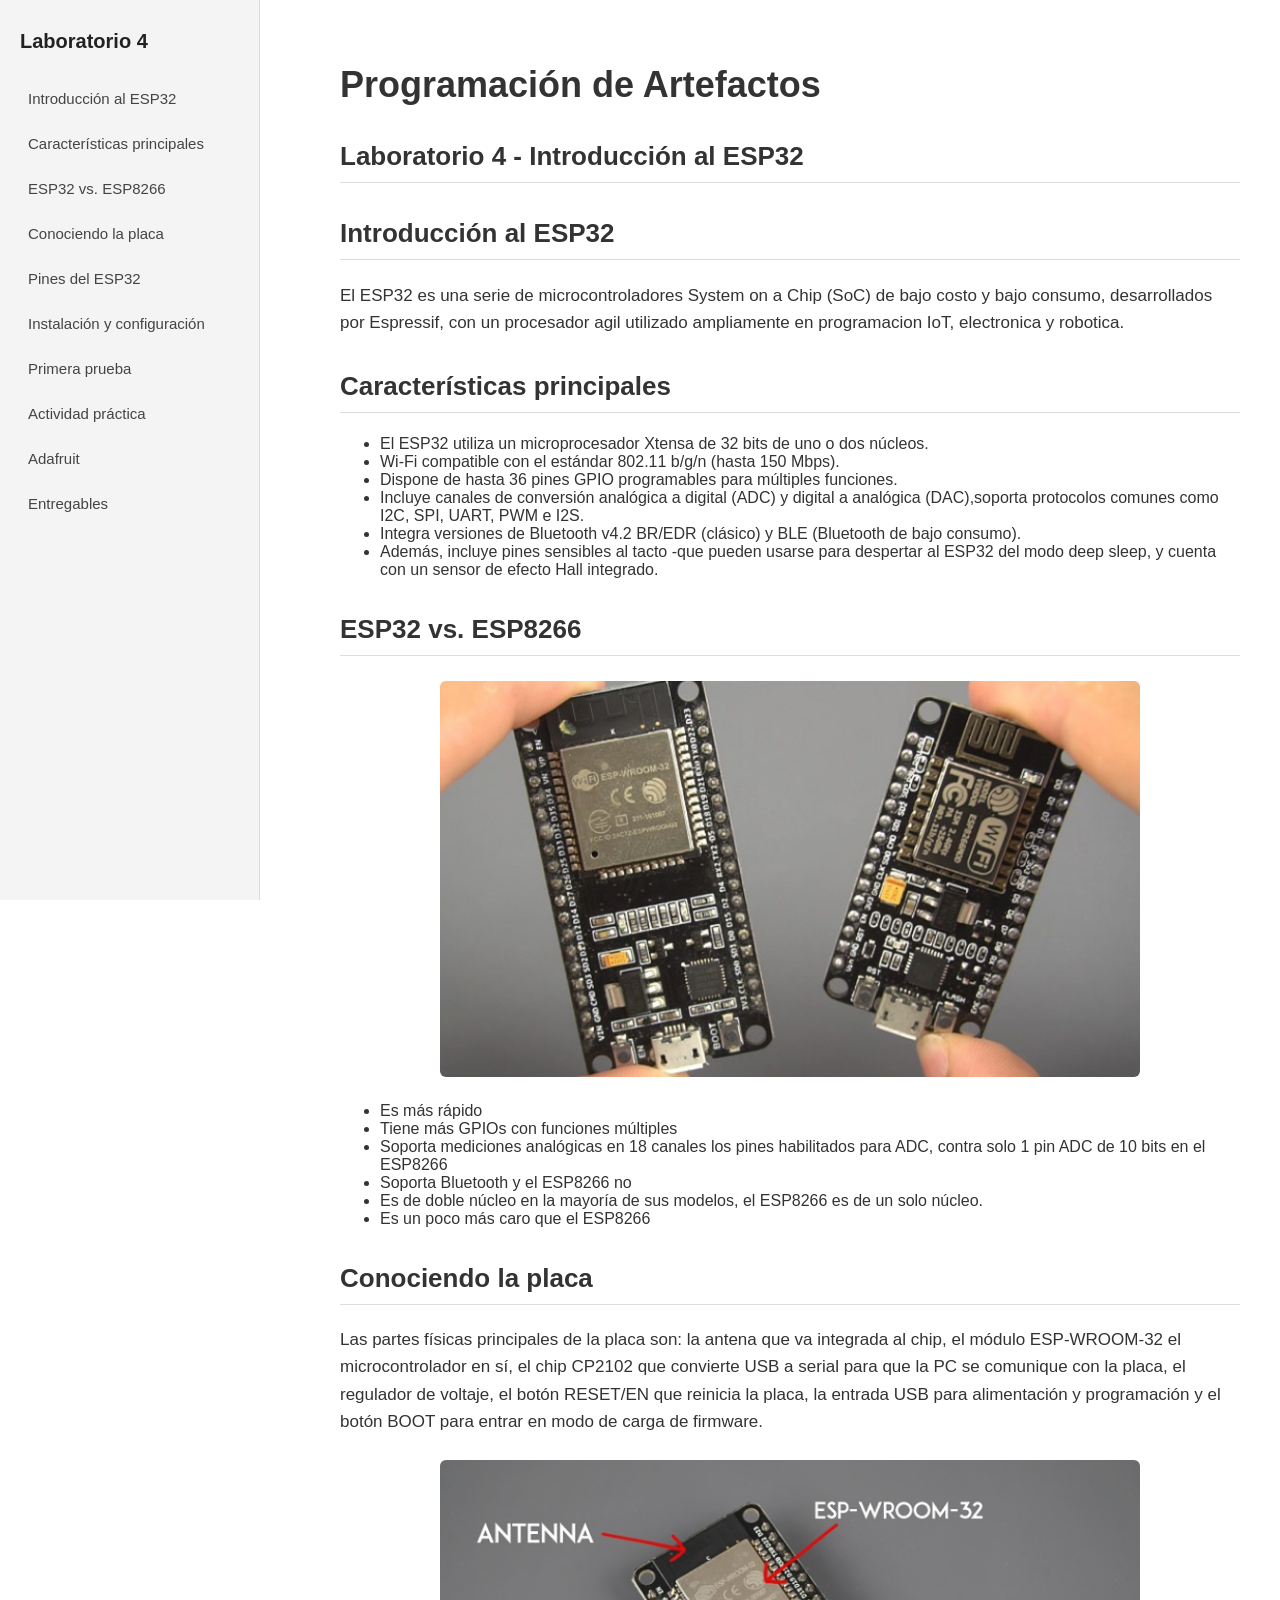
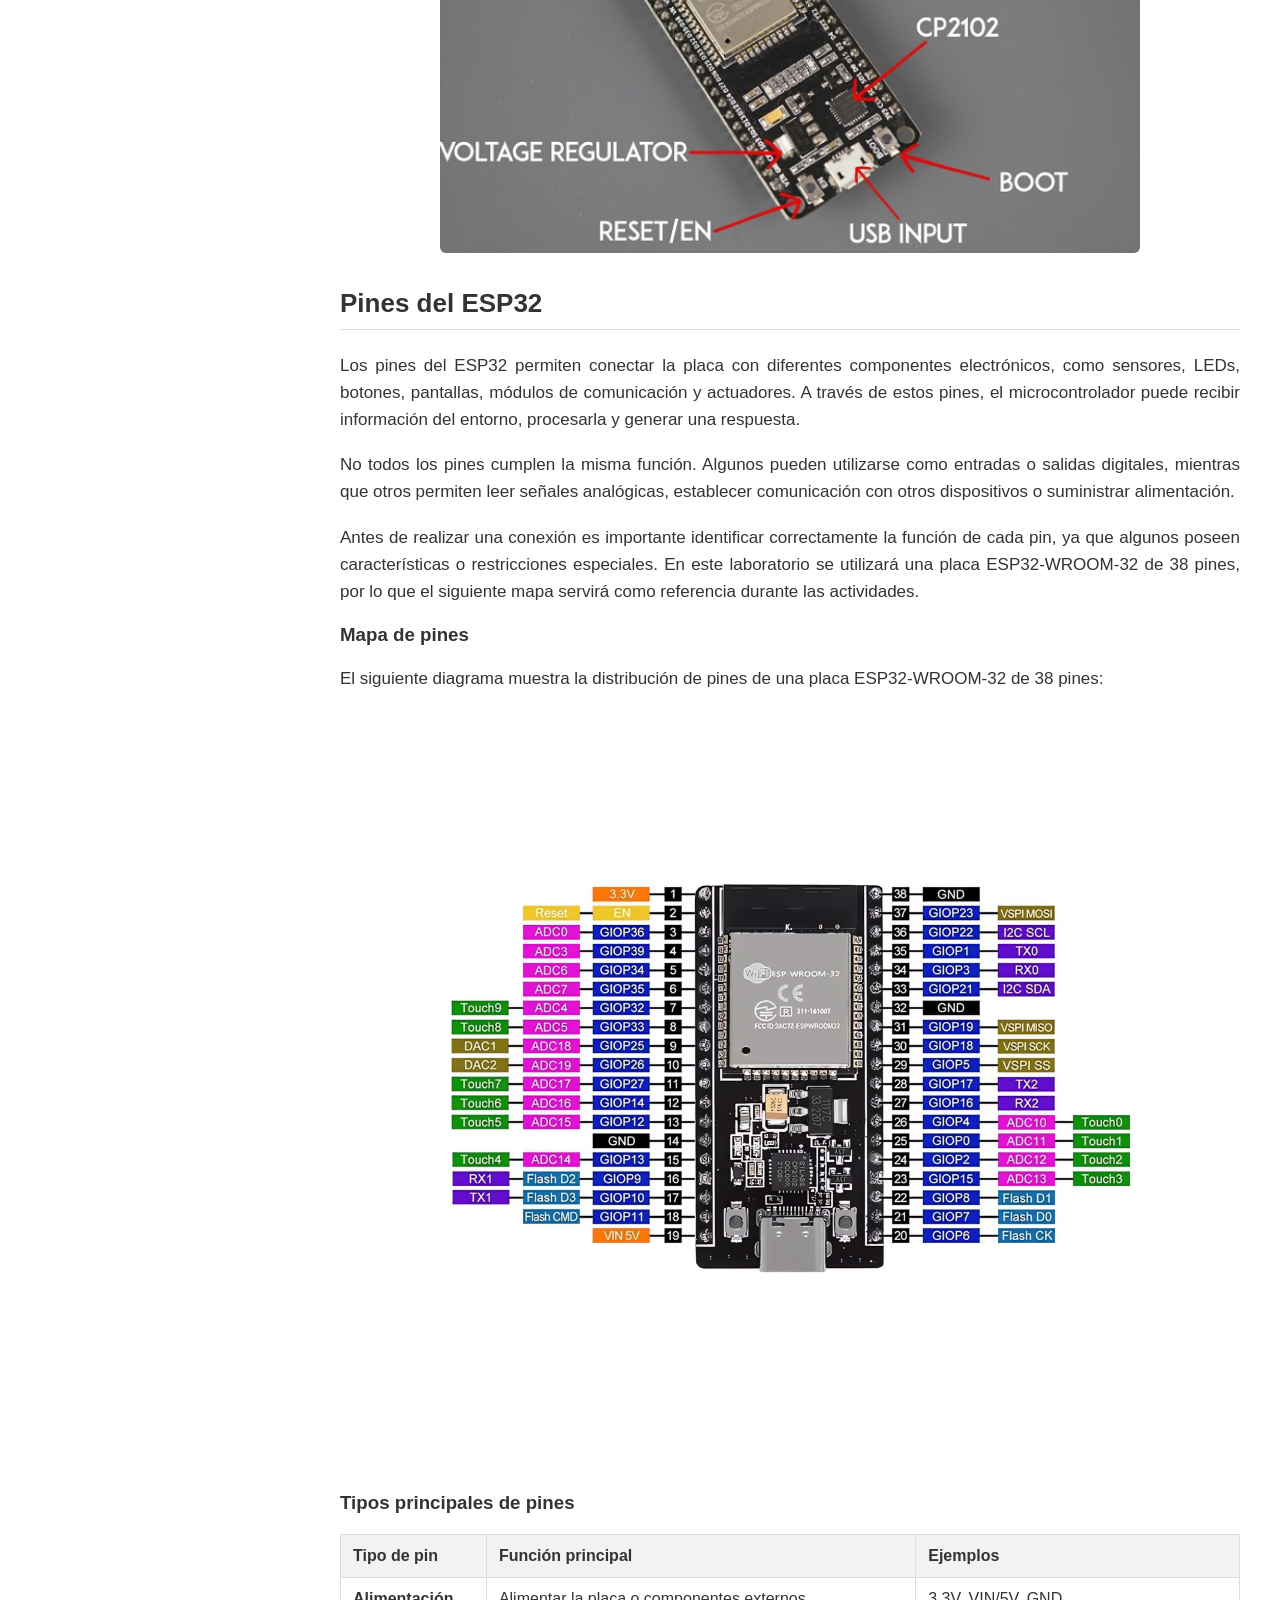
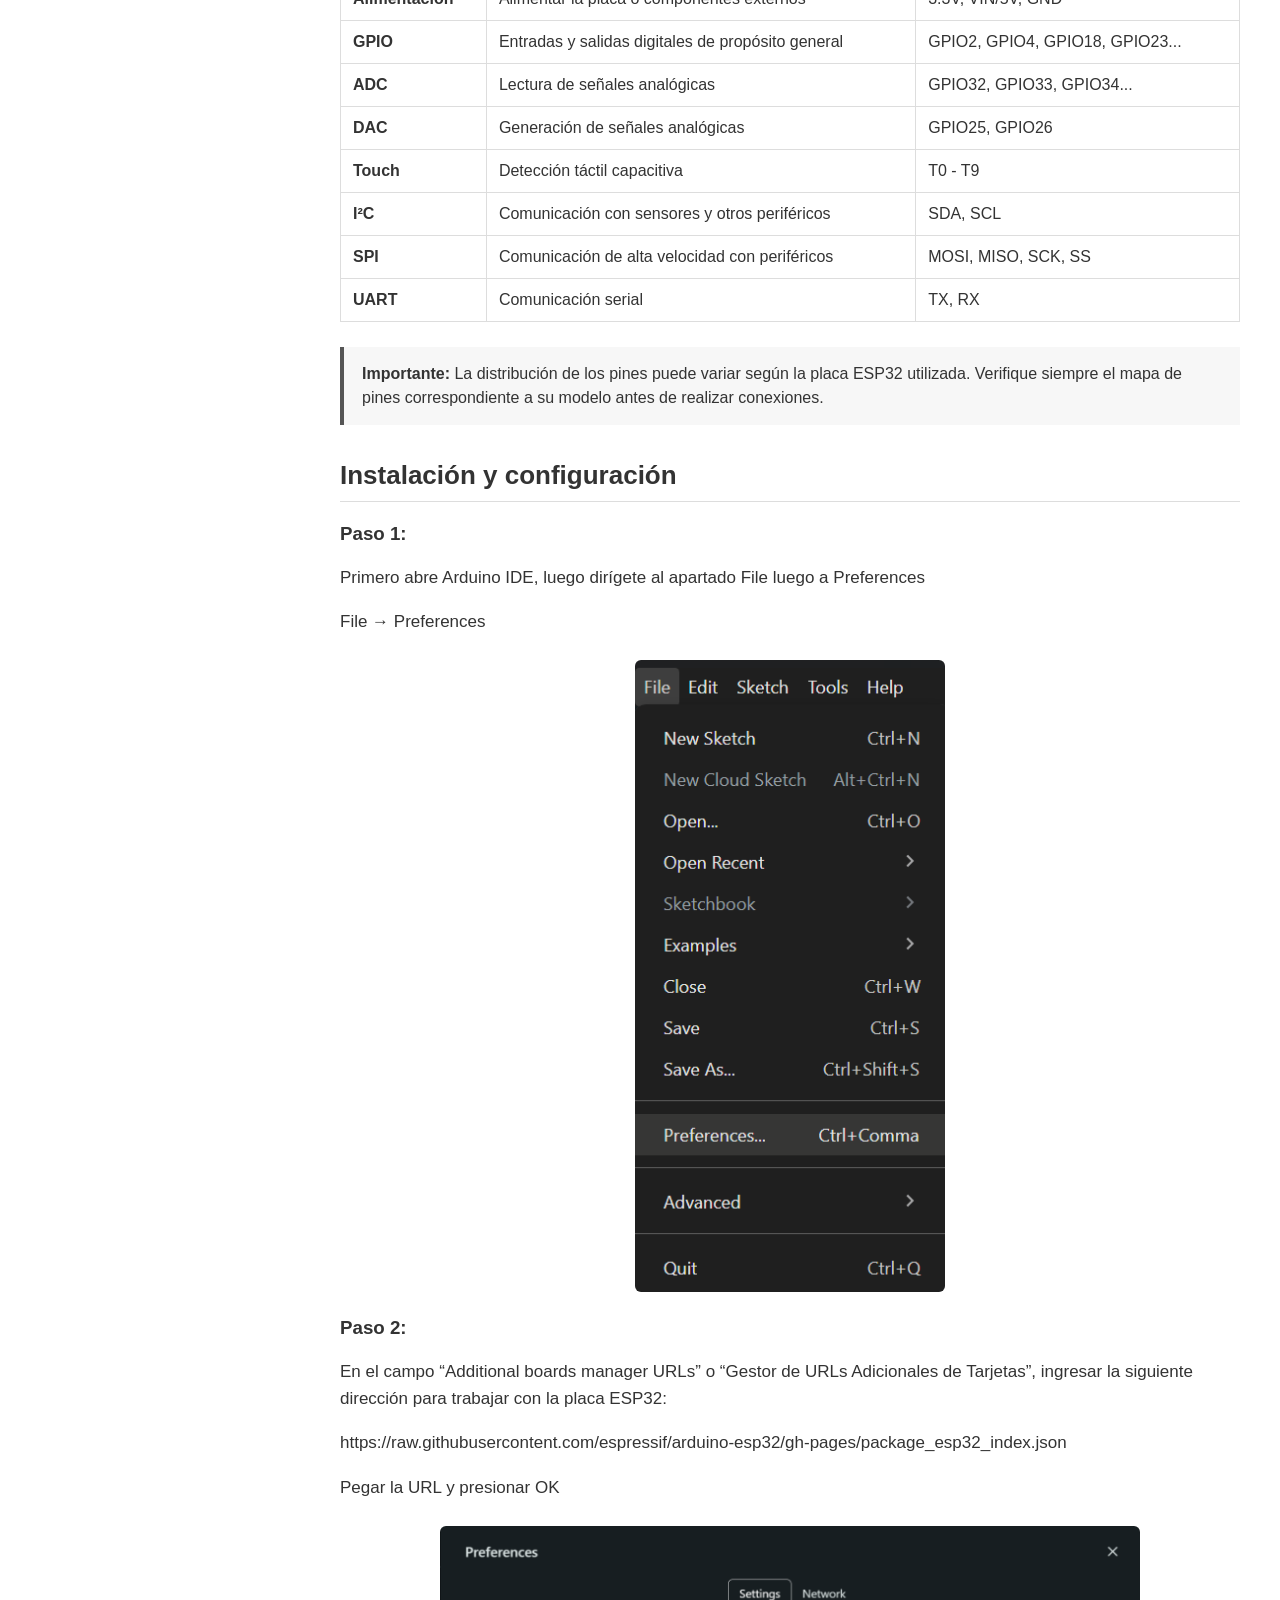
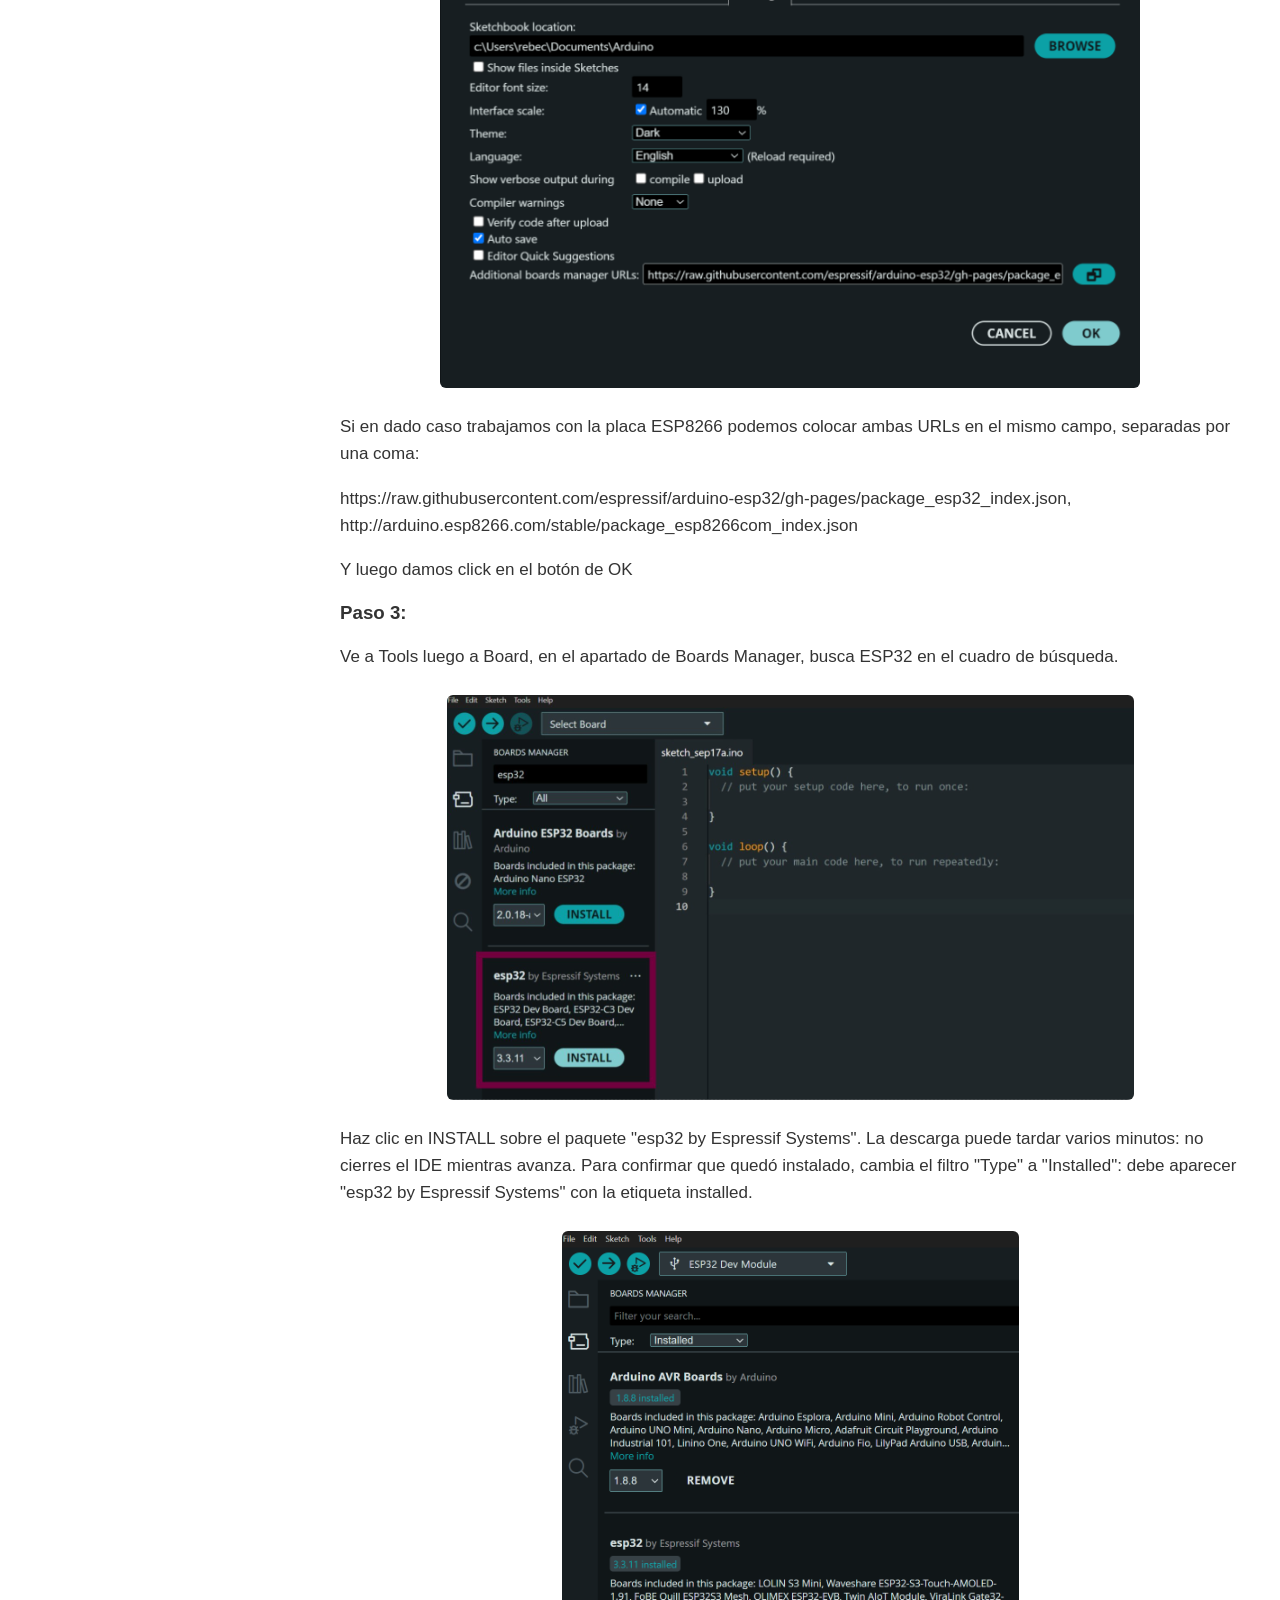
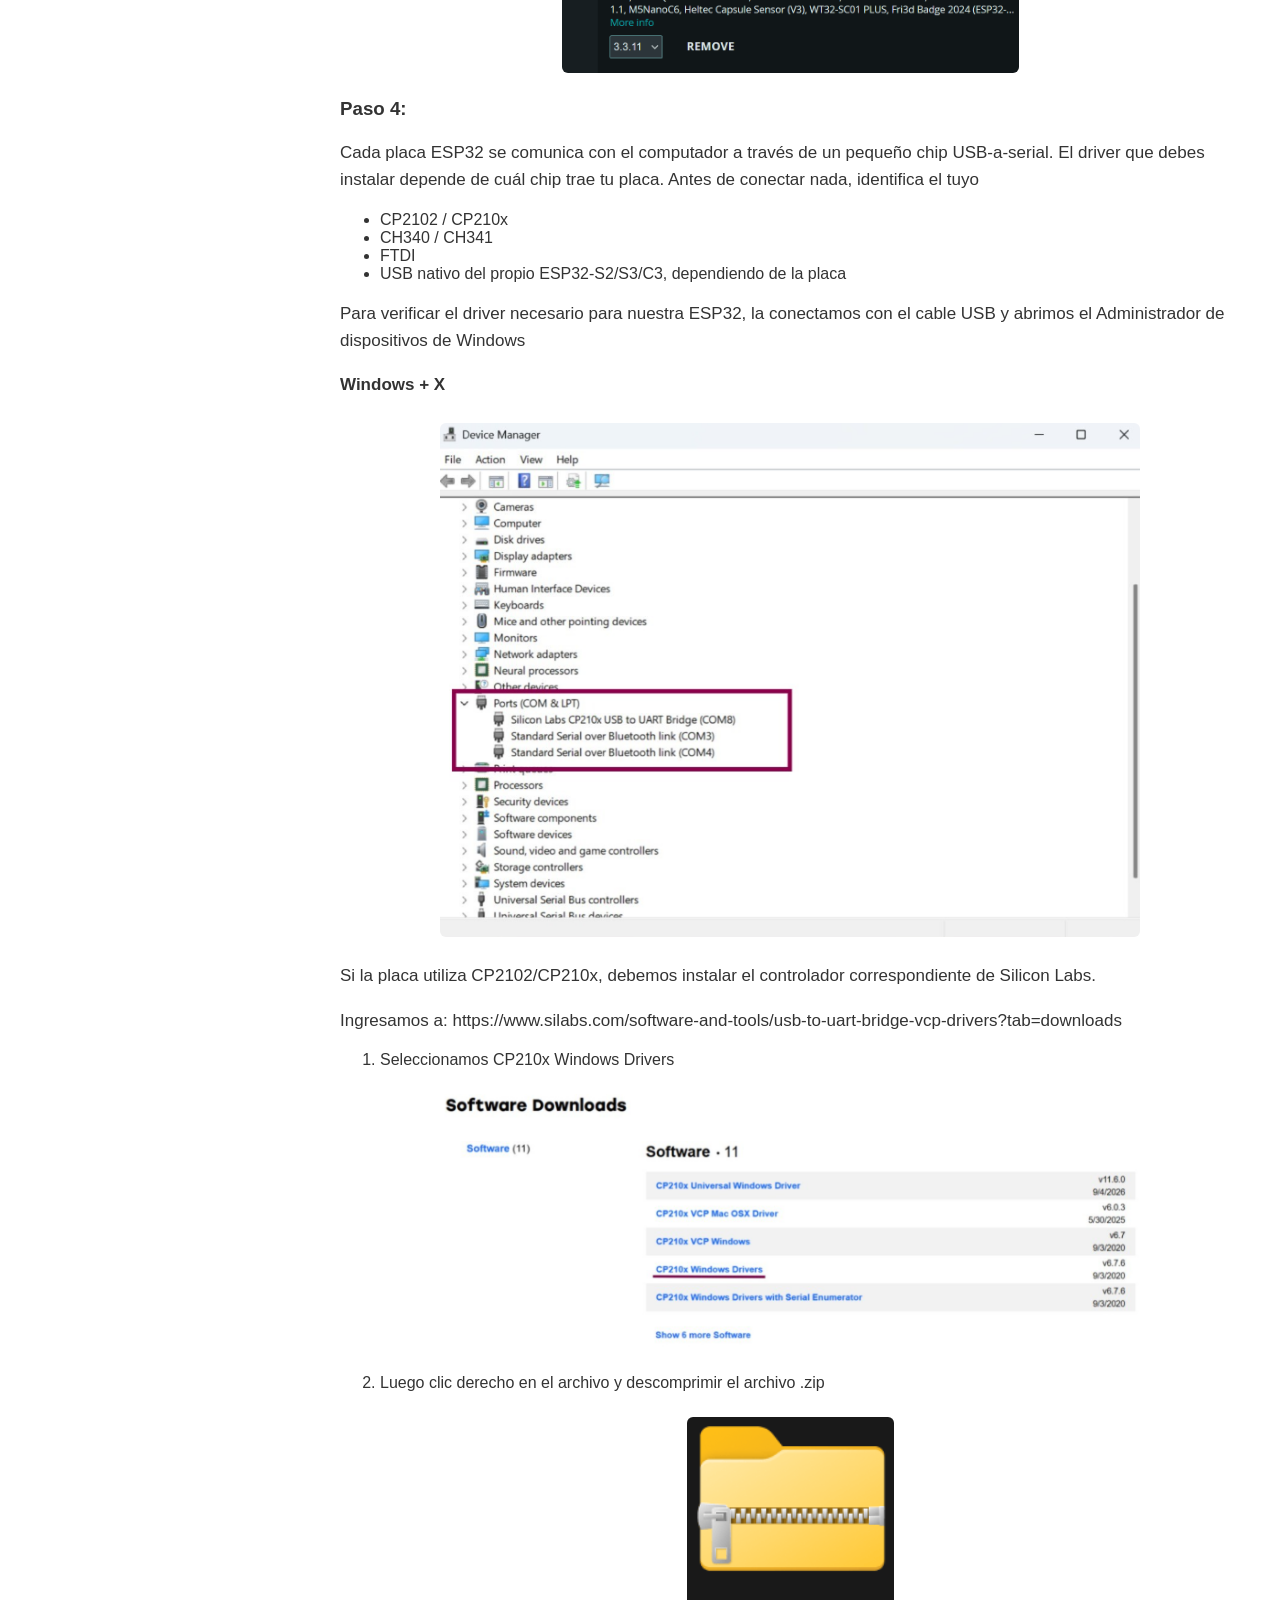
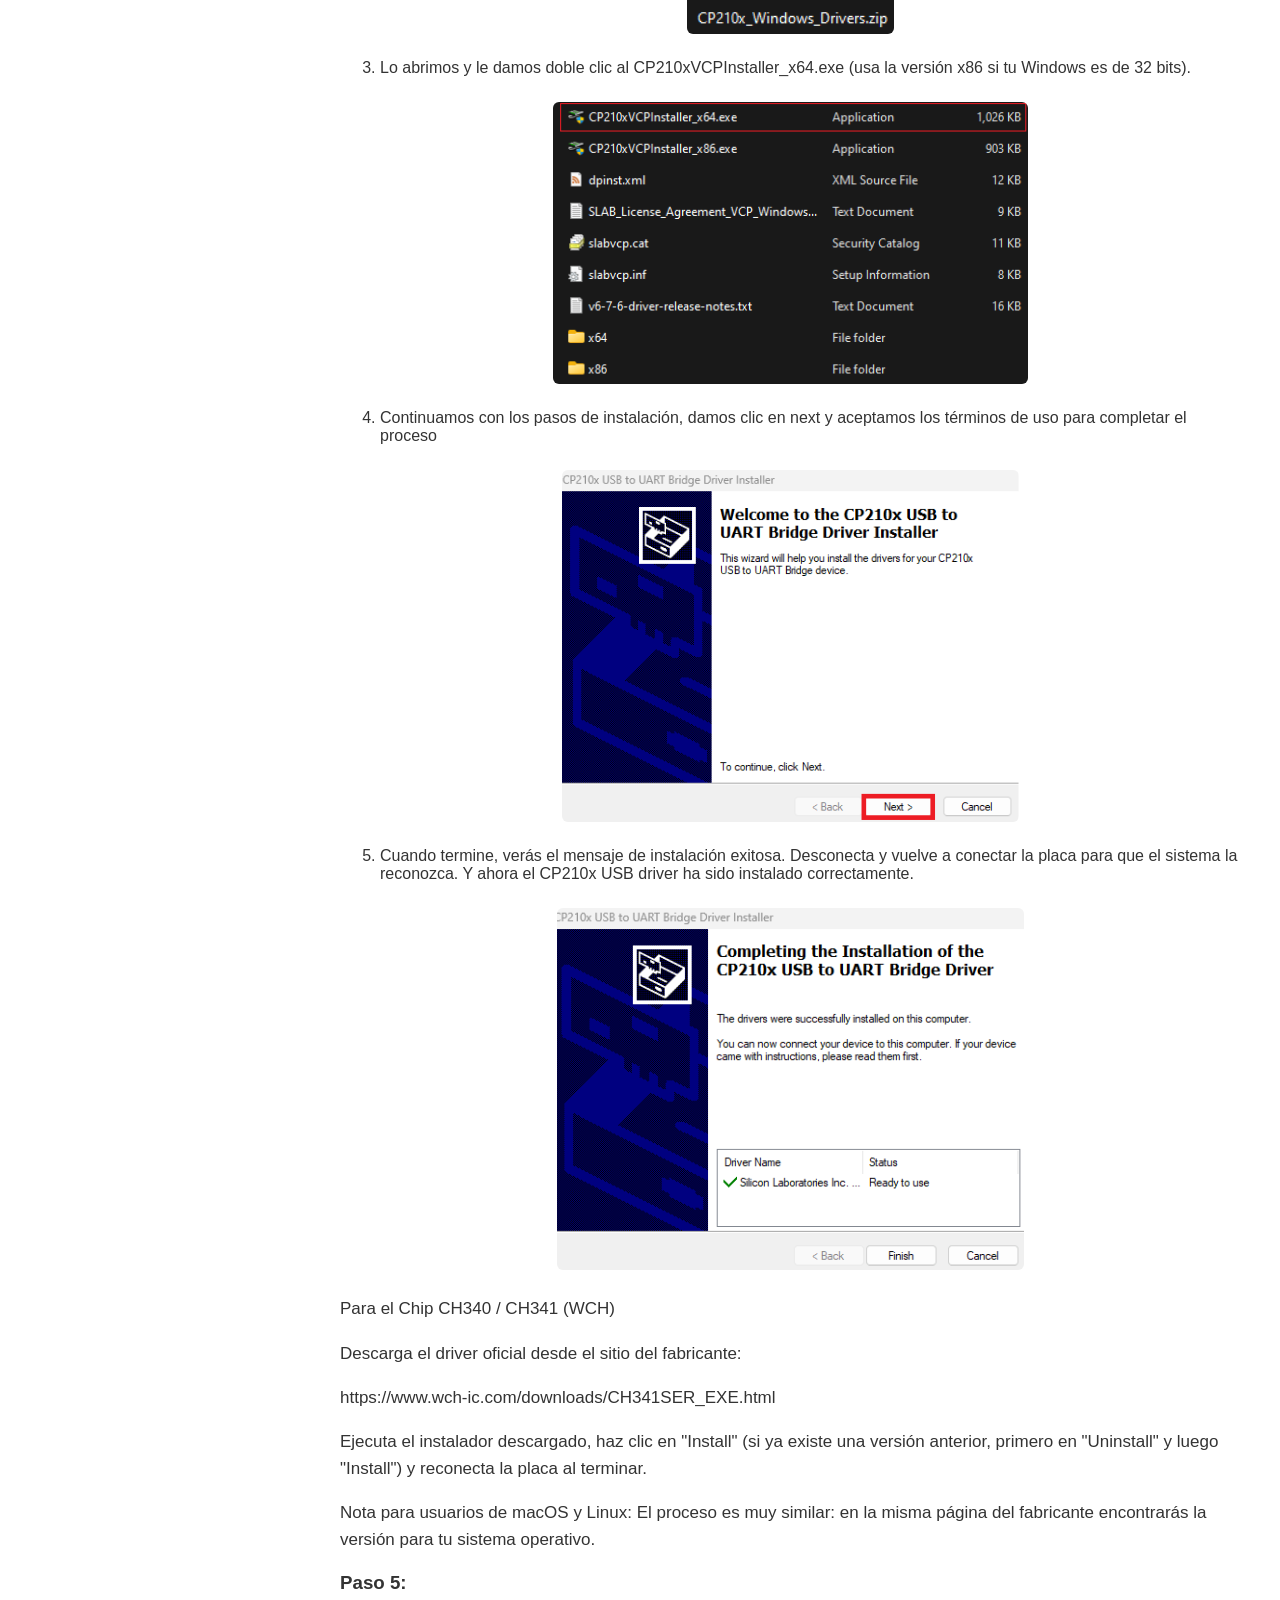
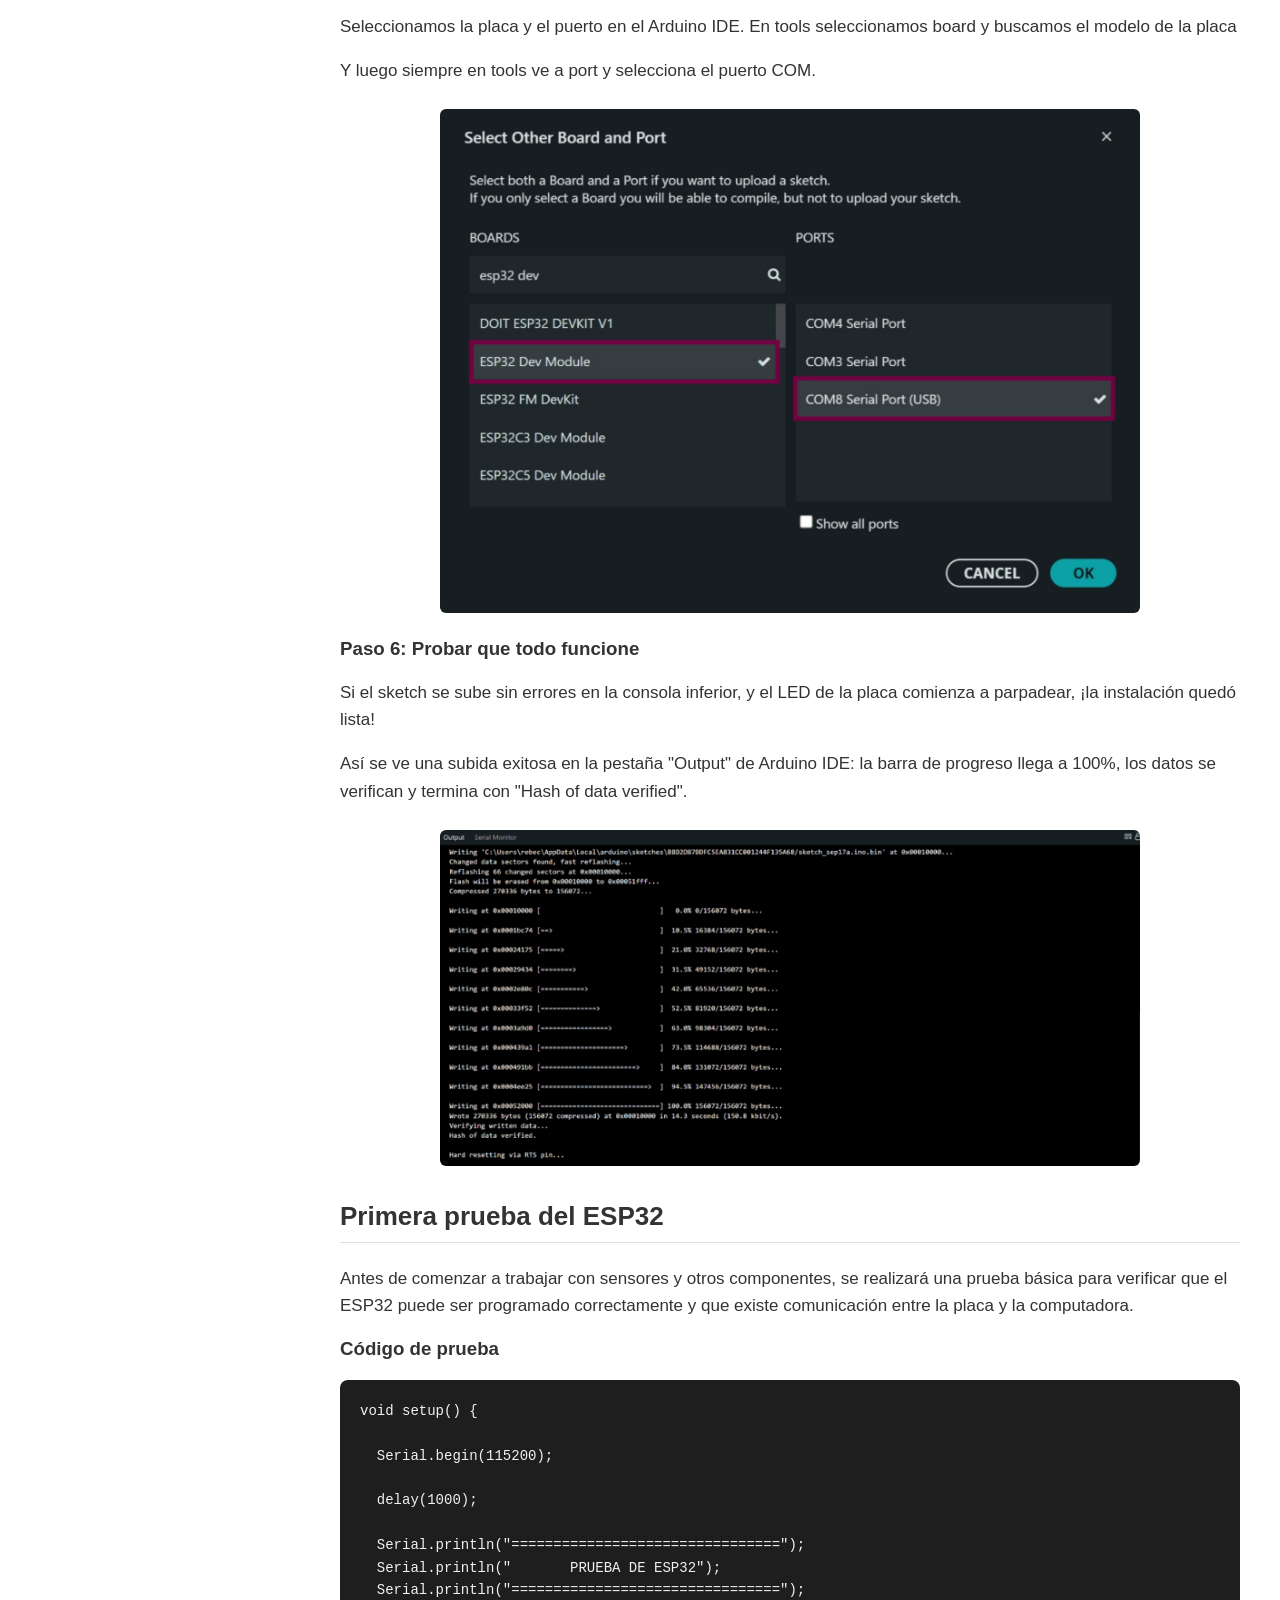
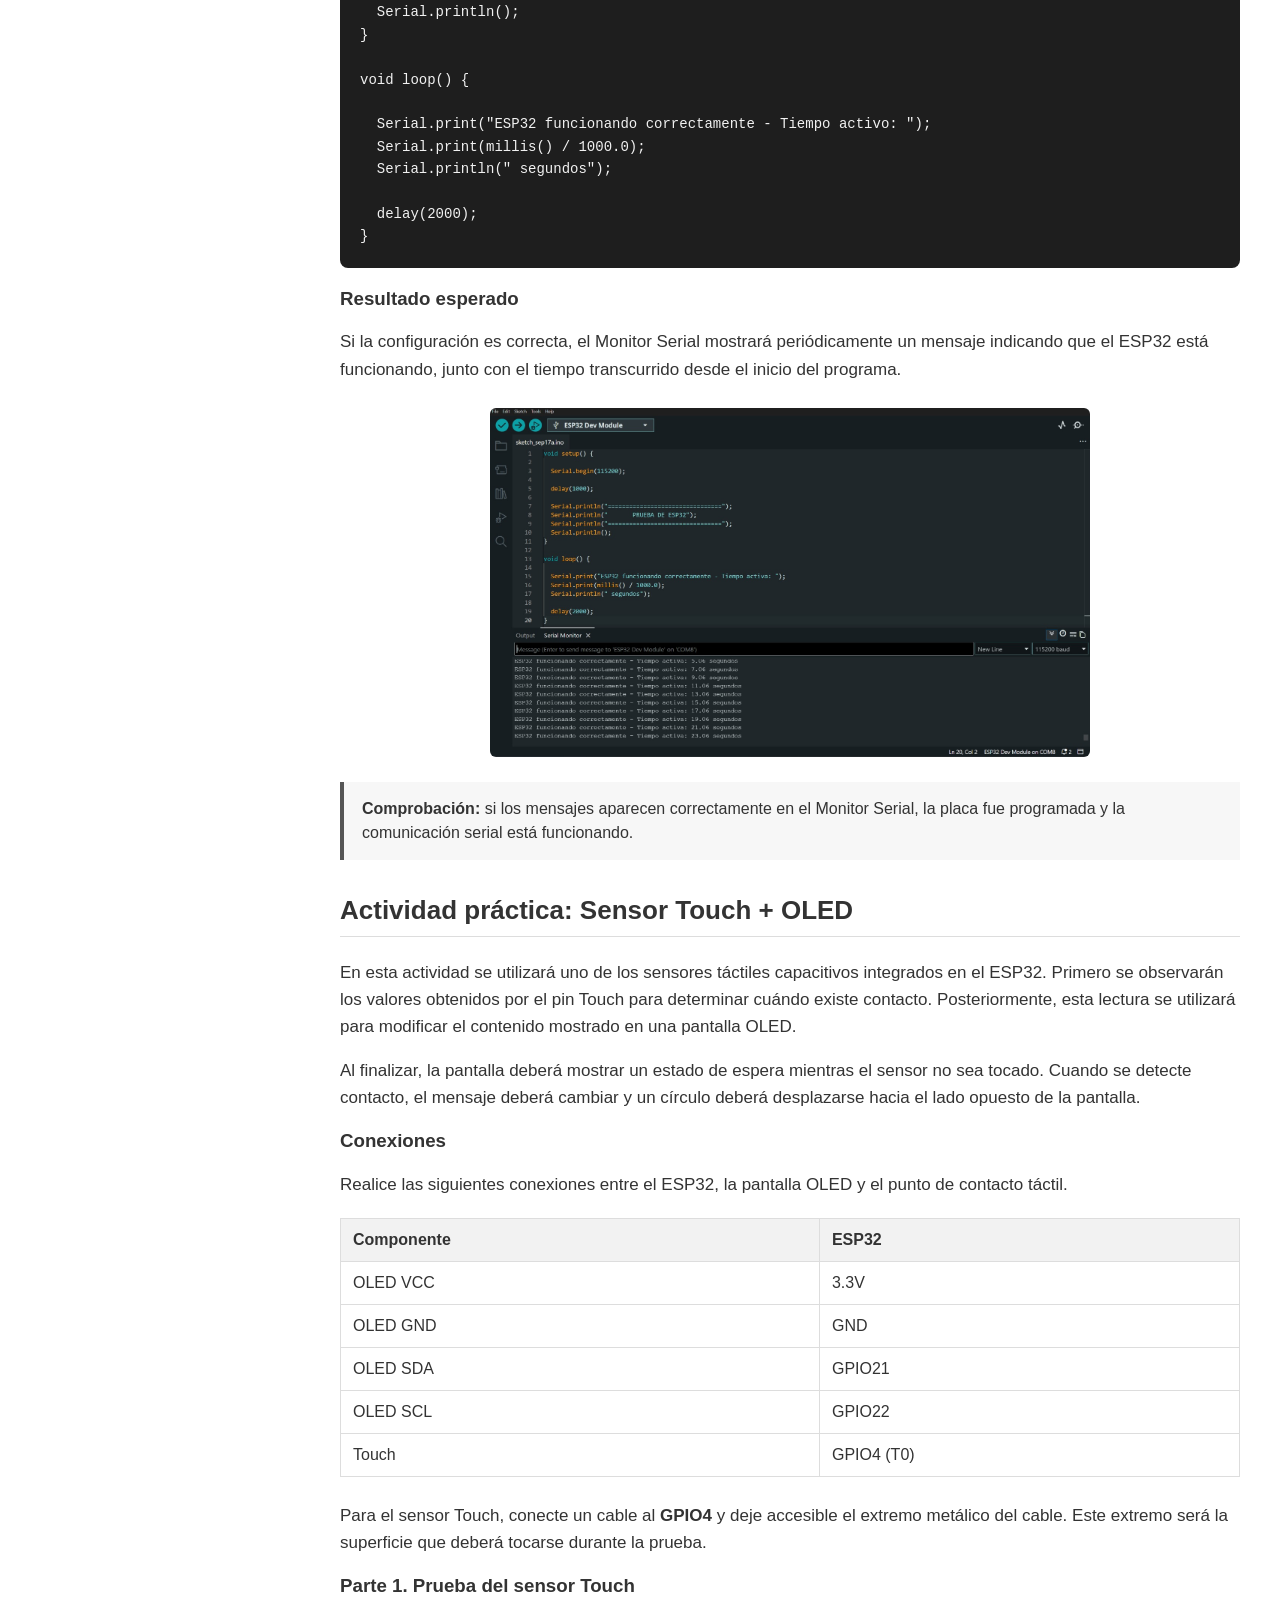
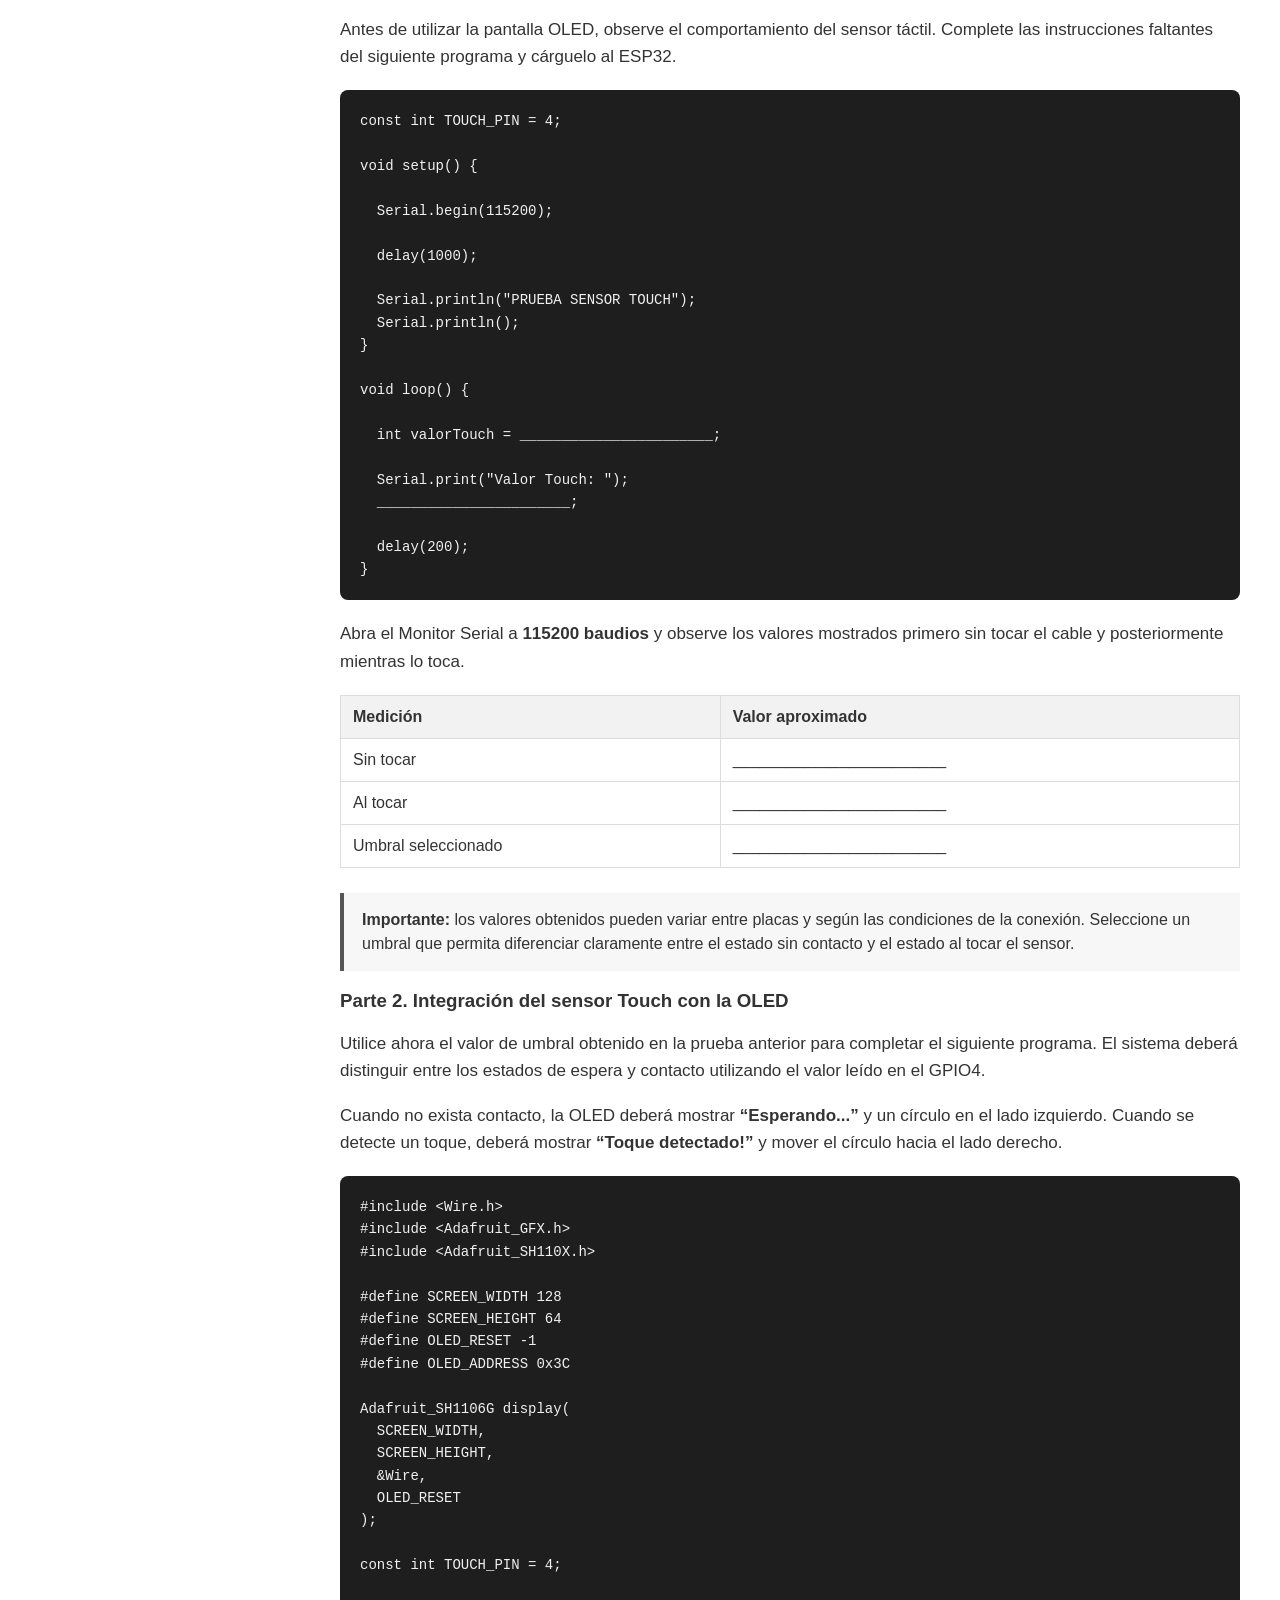
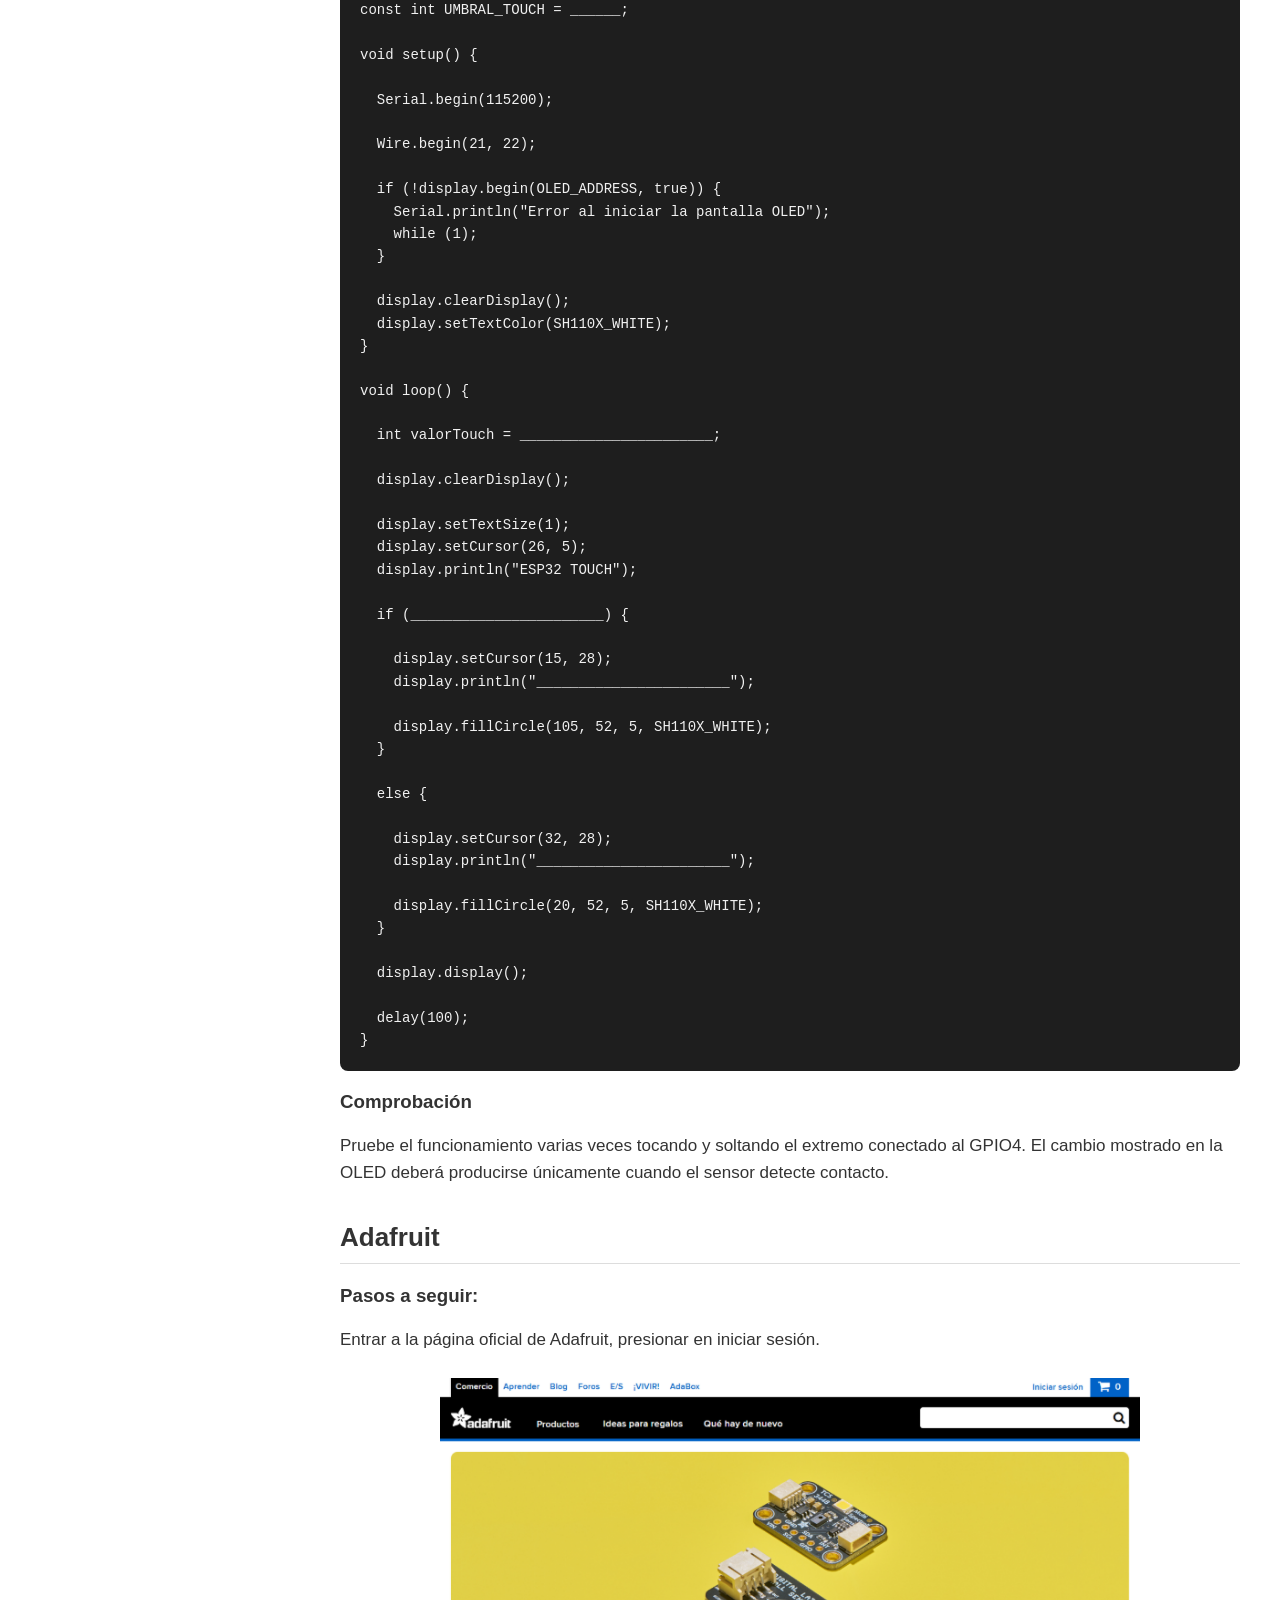
==== commit 28b84f95: "Replace 'Anexos' link with 'Entregables' link" ====
--- a/index.html
+++ b/index.html
@@ -23,7 +23,7 @@
         <a href="#prueba">Primera prueba</a>
         <a href="#actividad">Actividad práctica</a>
         <a href="#adafruit">Adafruit</a>
-        <a href="#anexos">Anexos</a>
+        <a href="#entregables">Entregables</a>
 
     </nav>
 
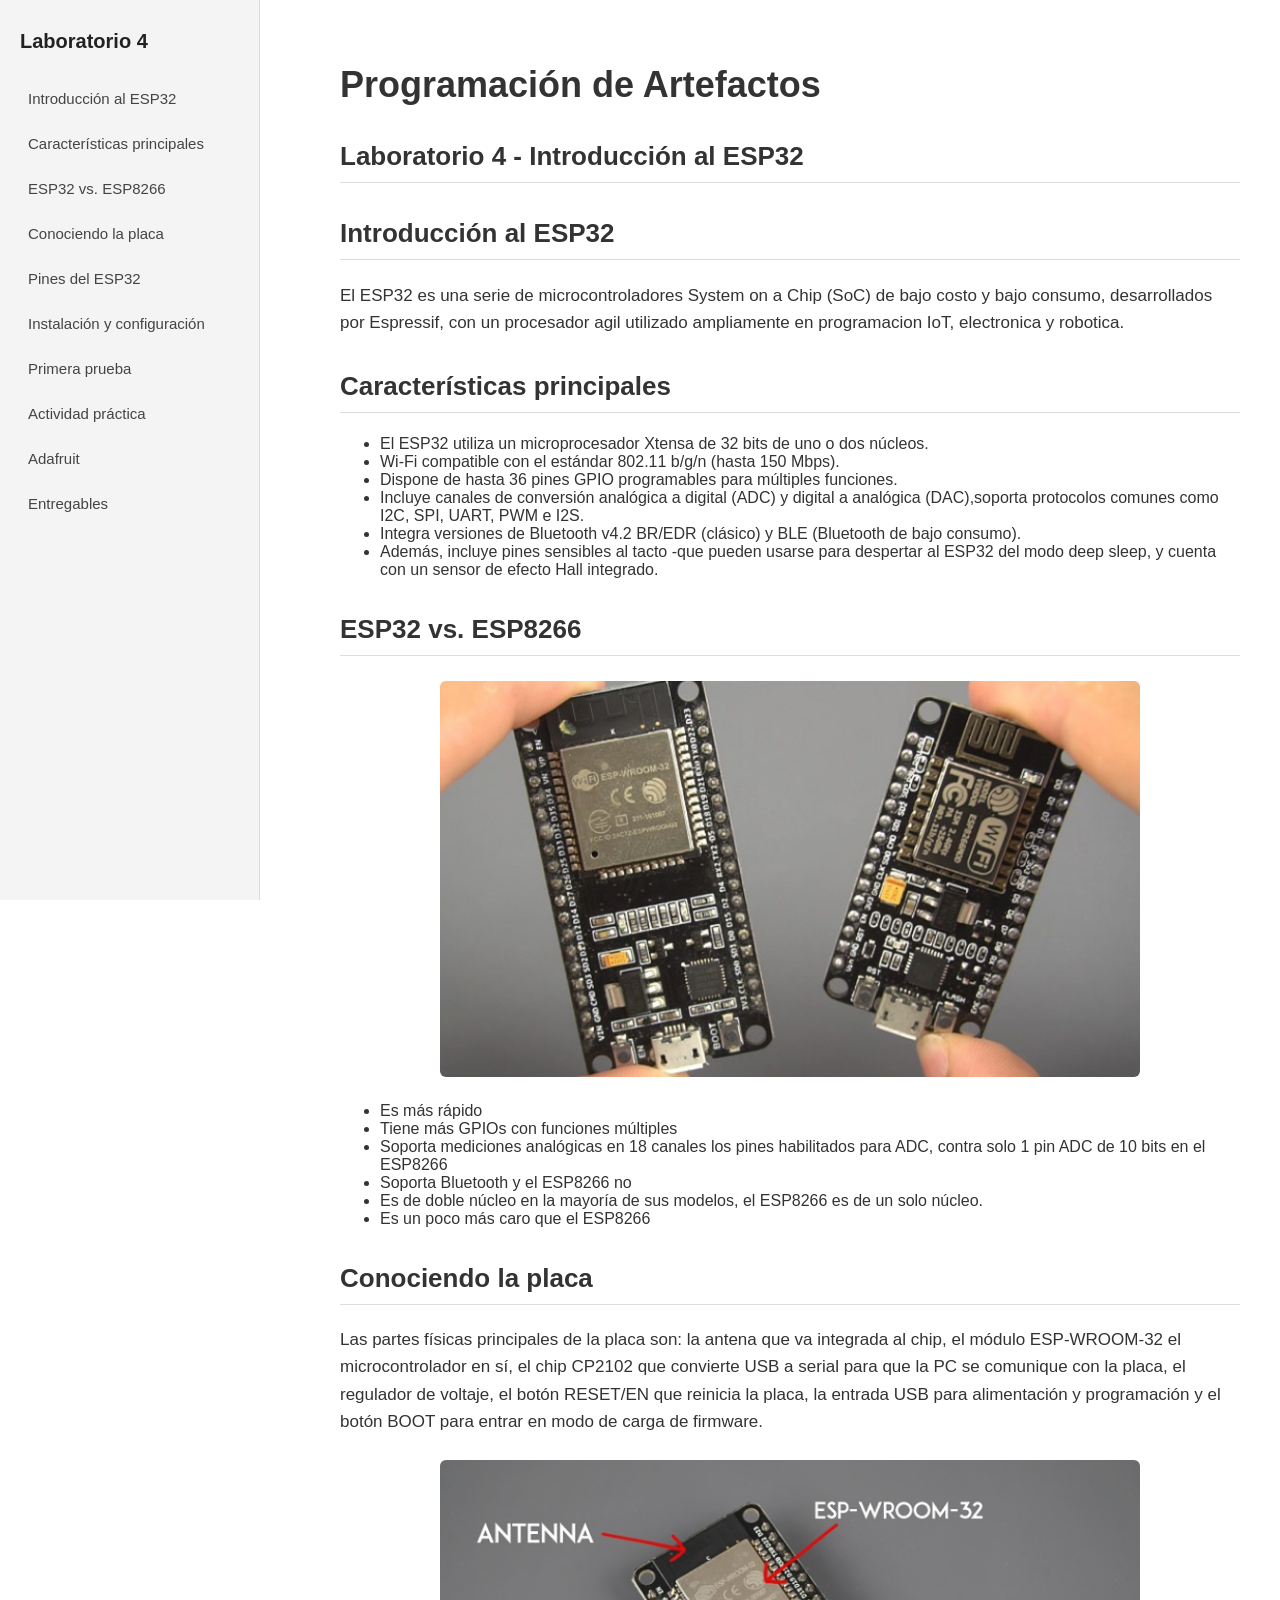
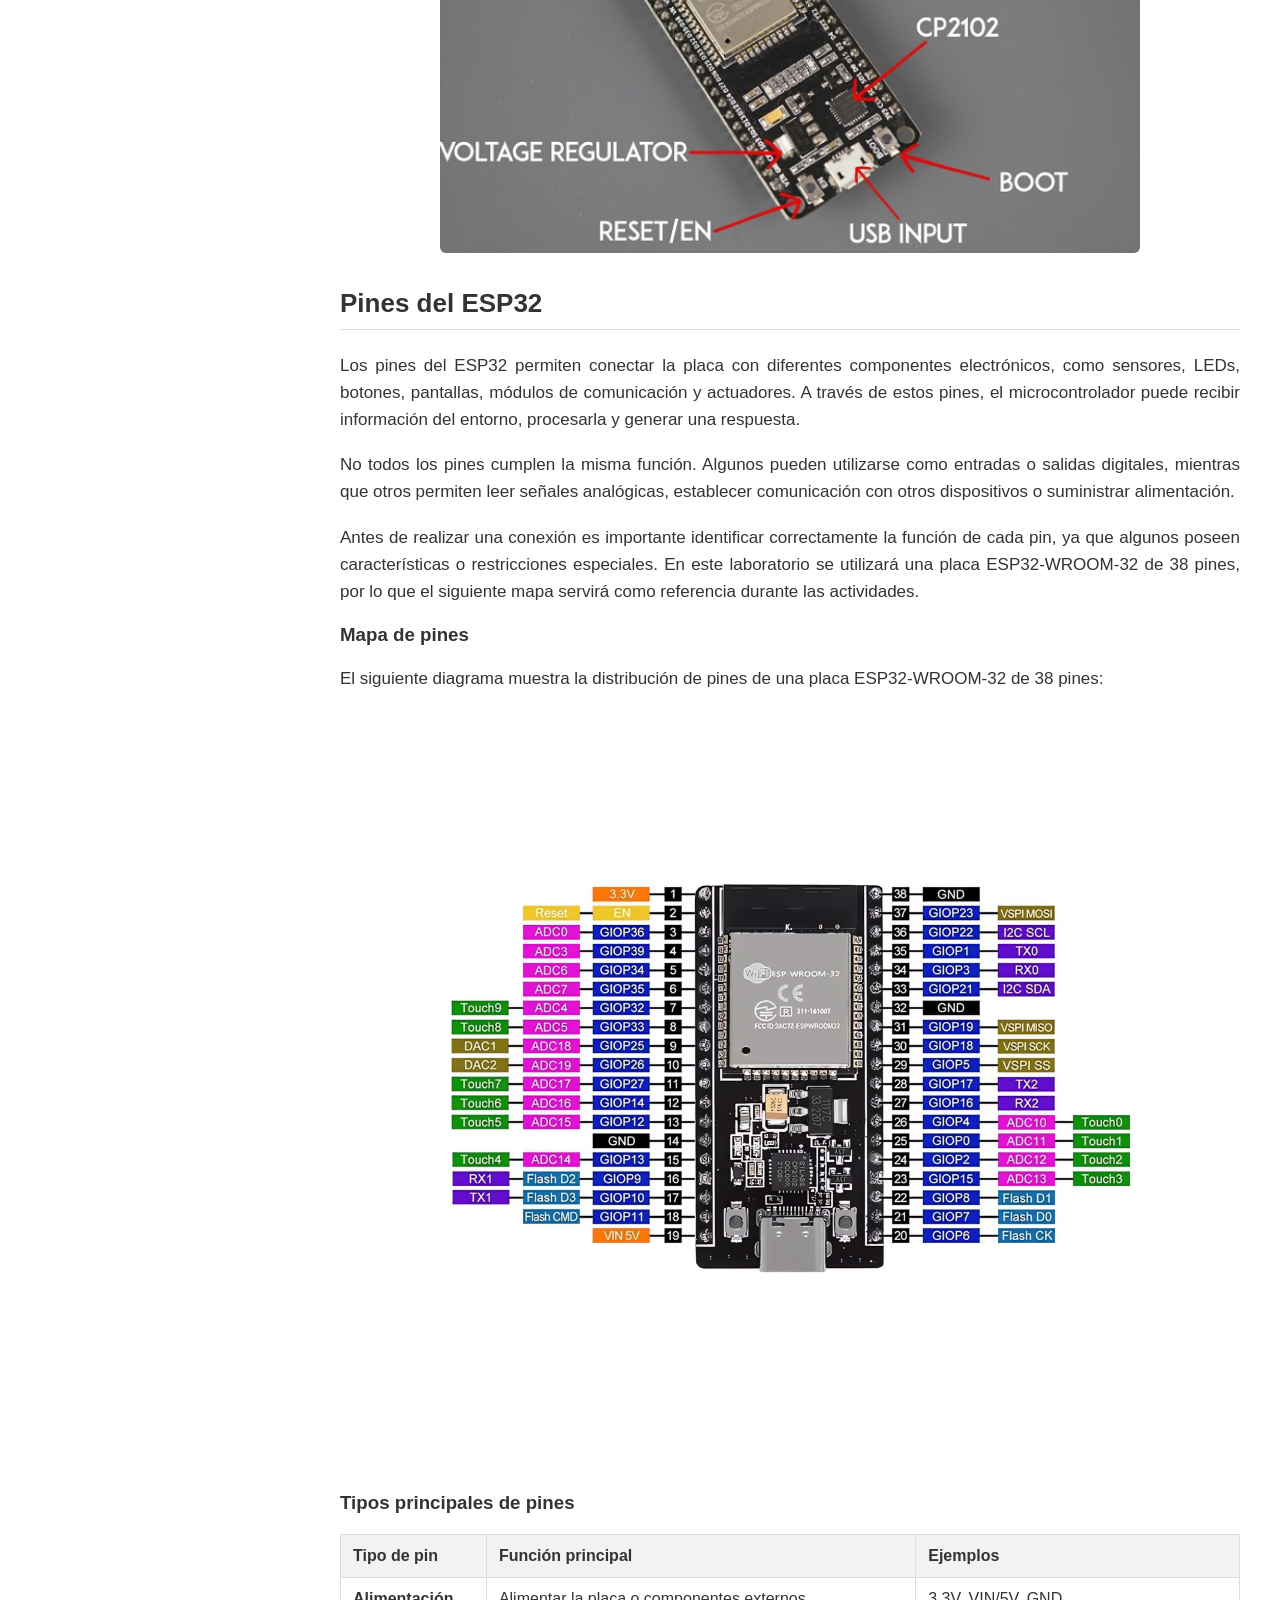
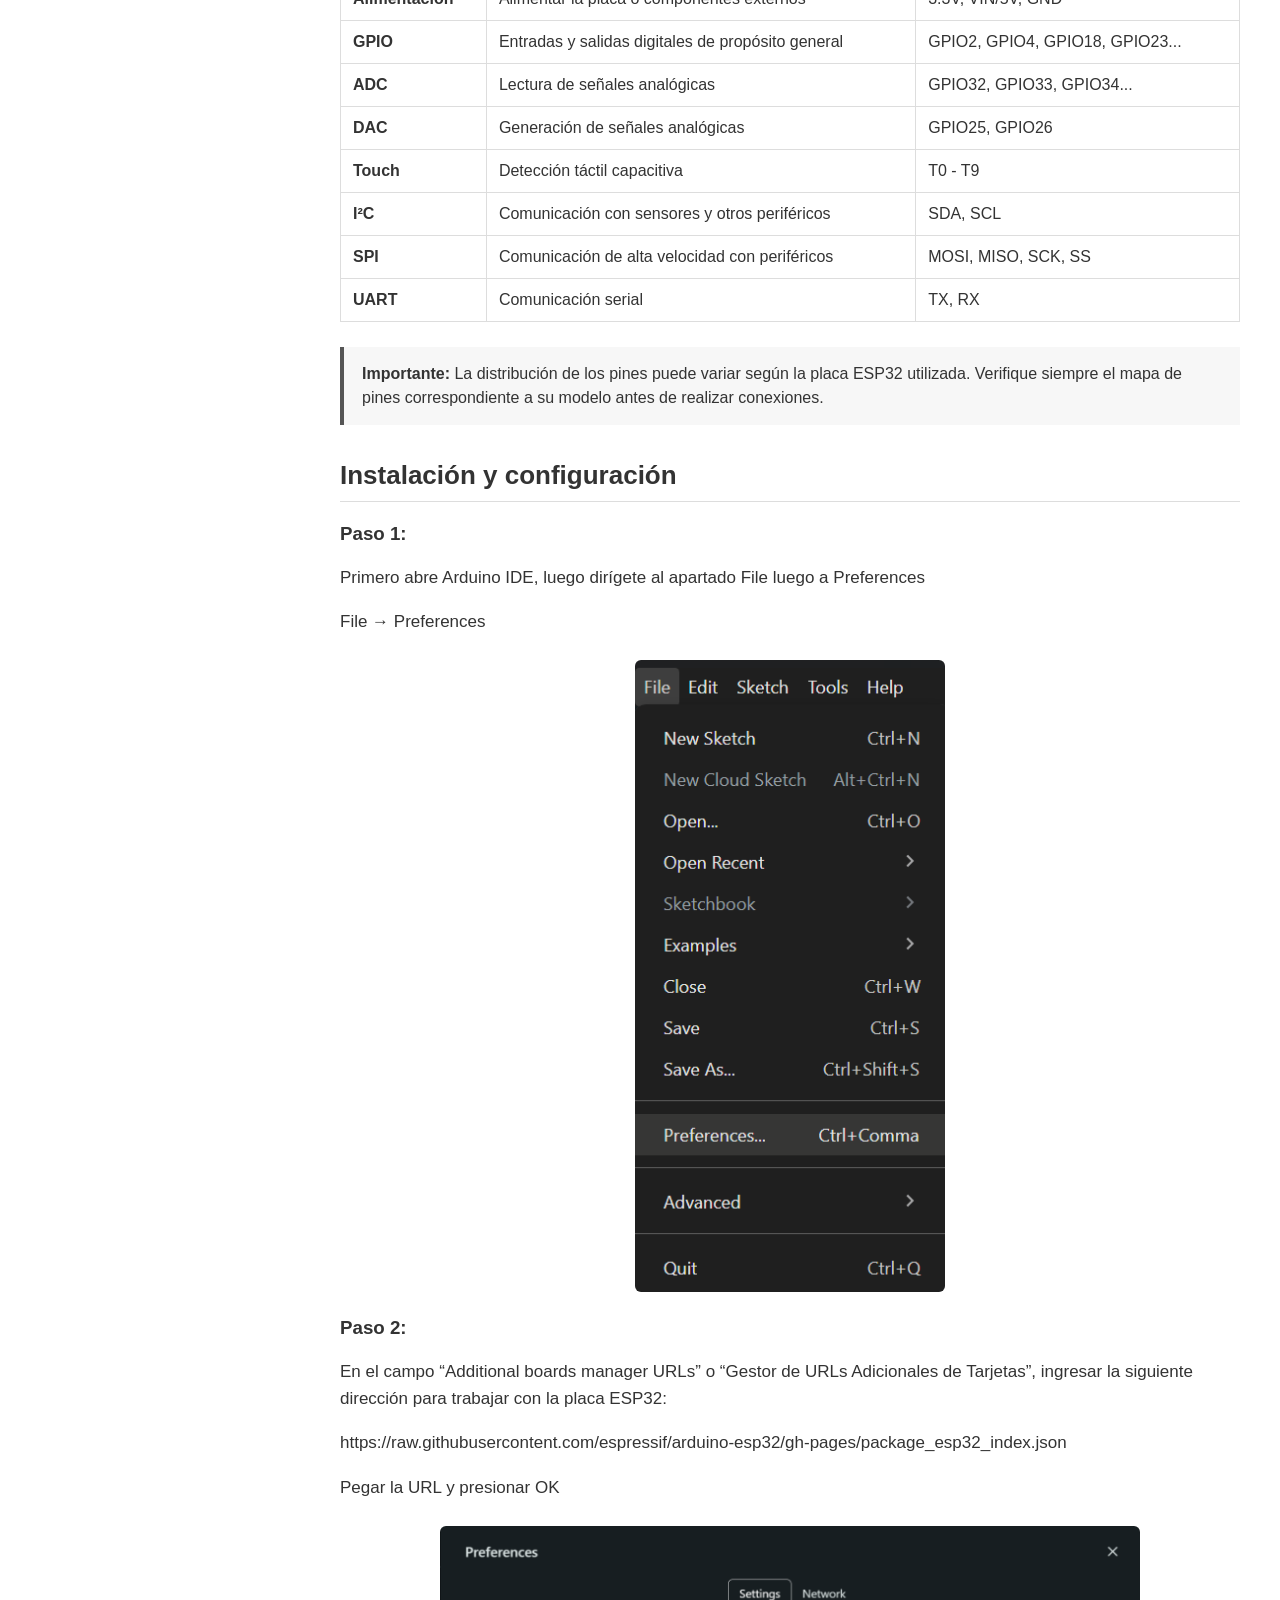
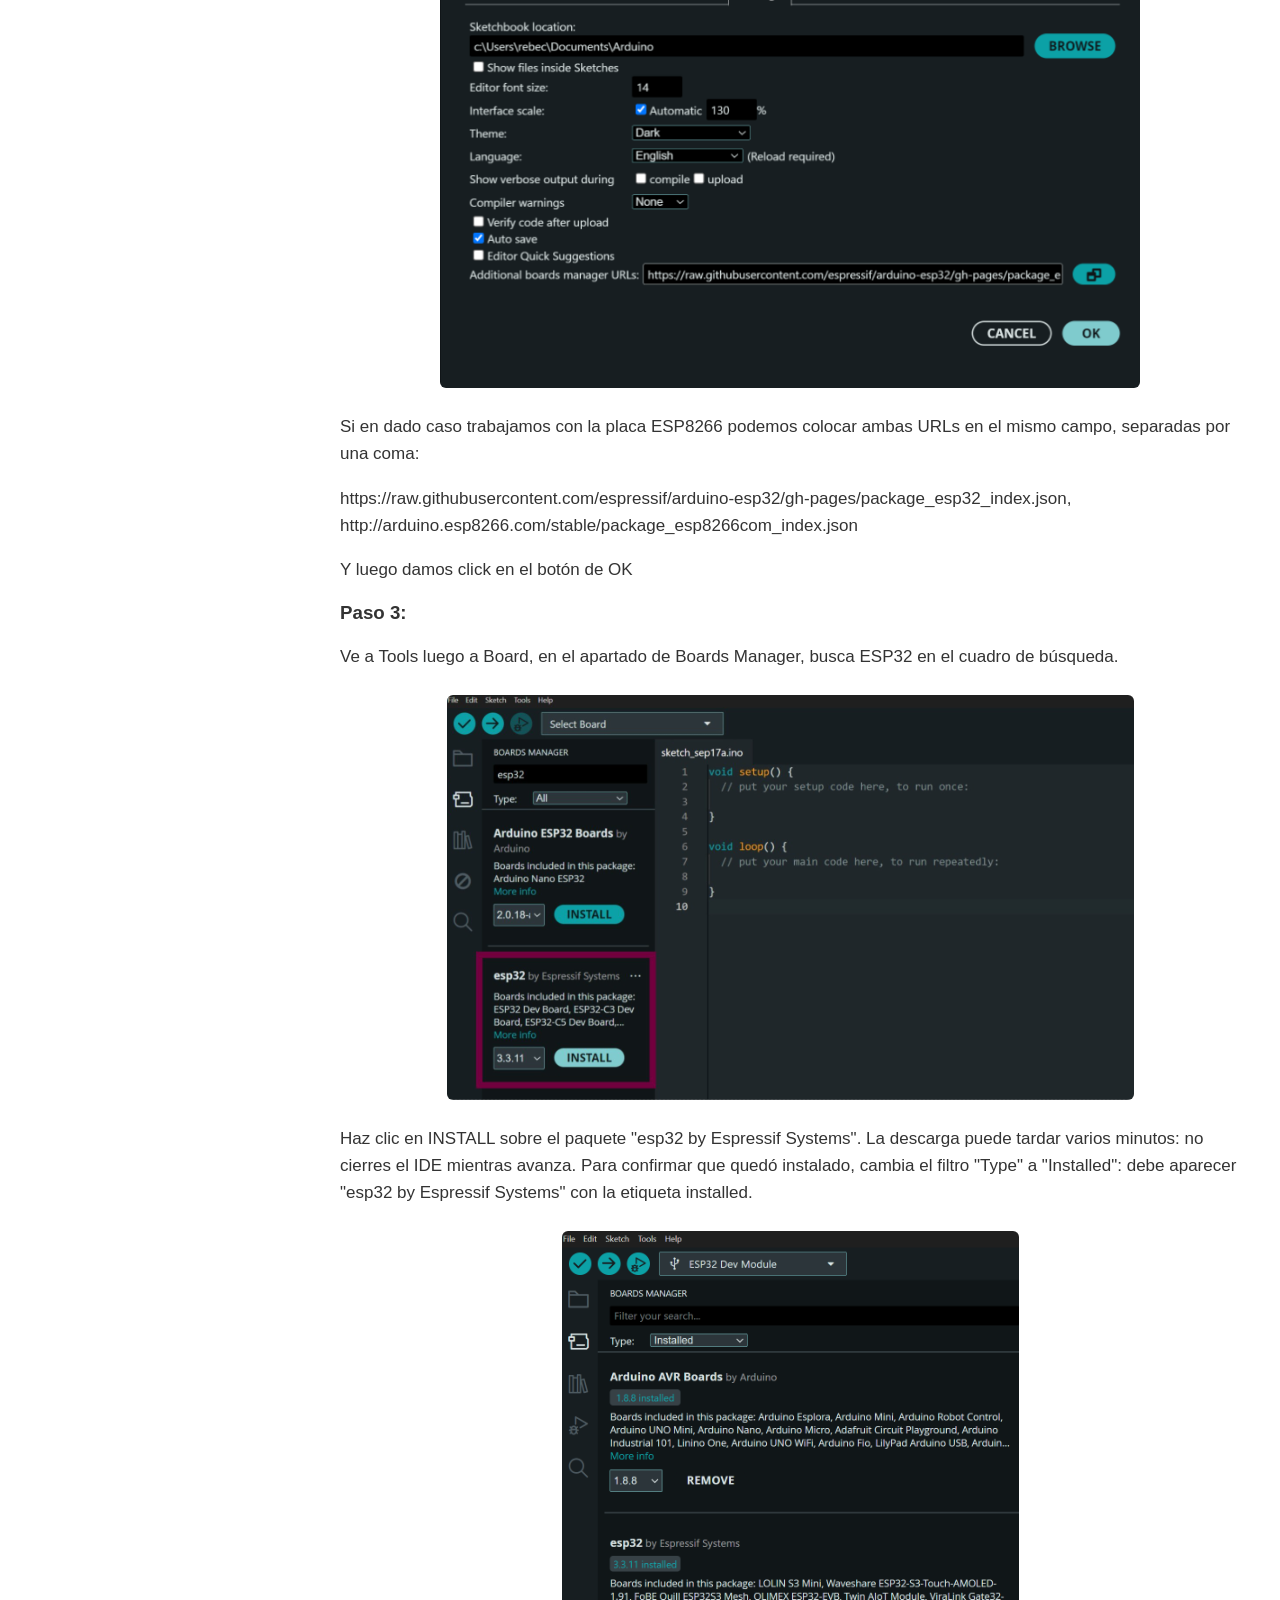
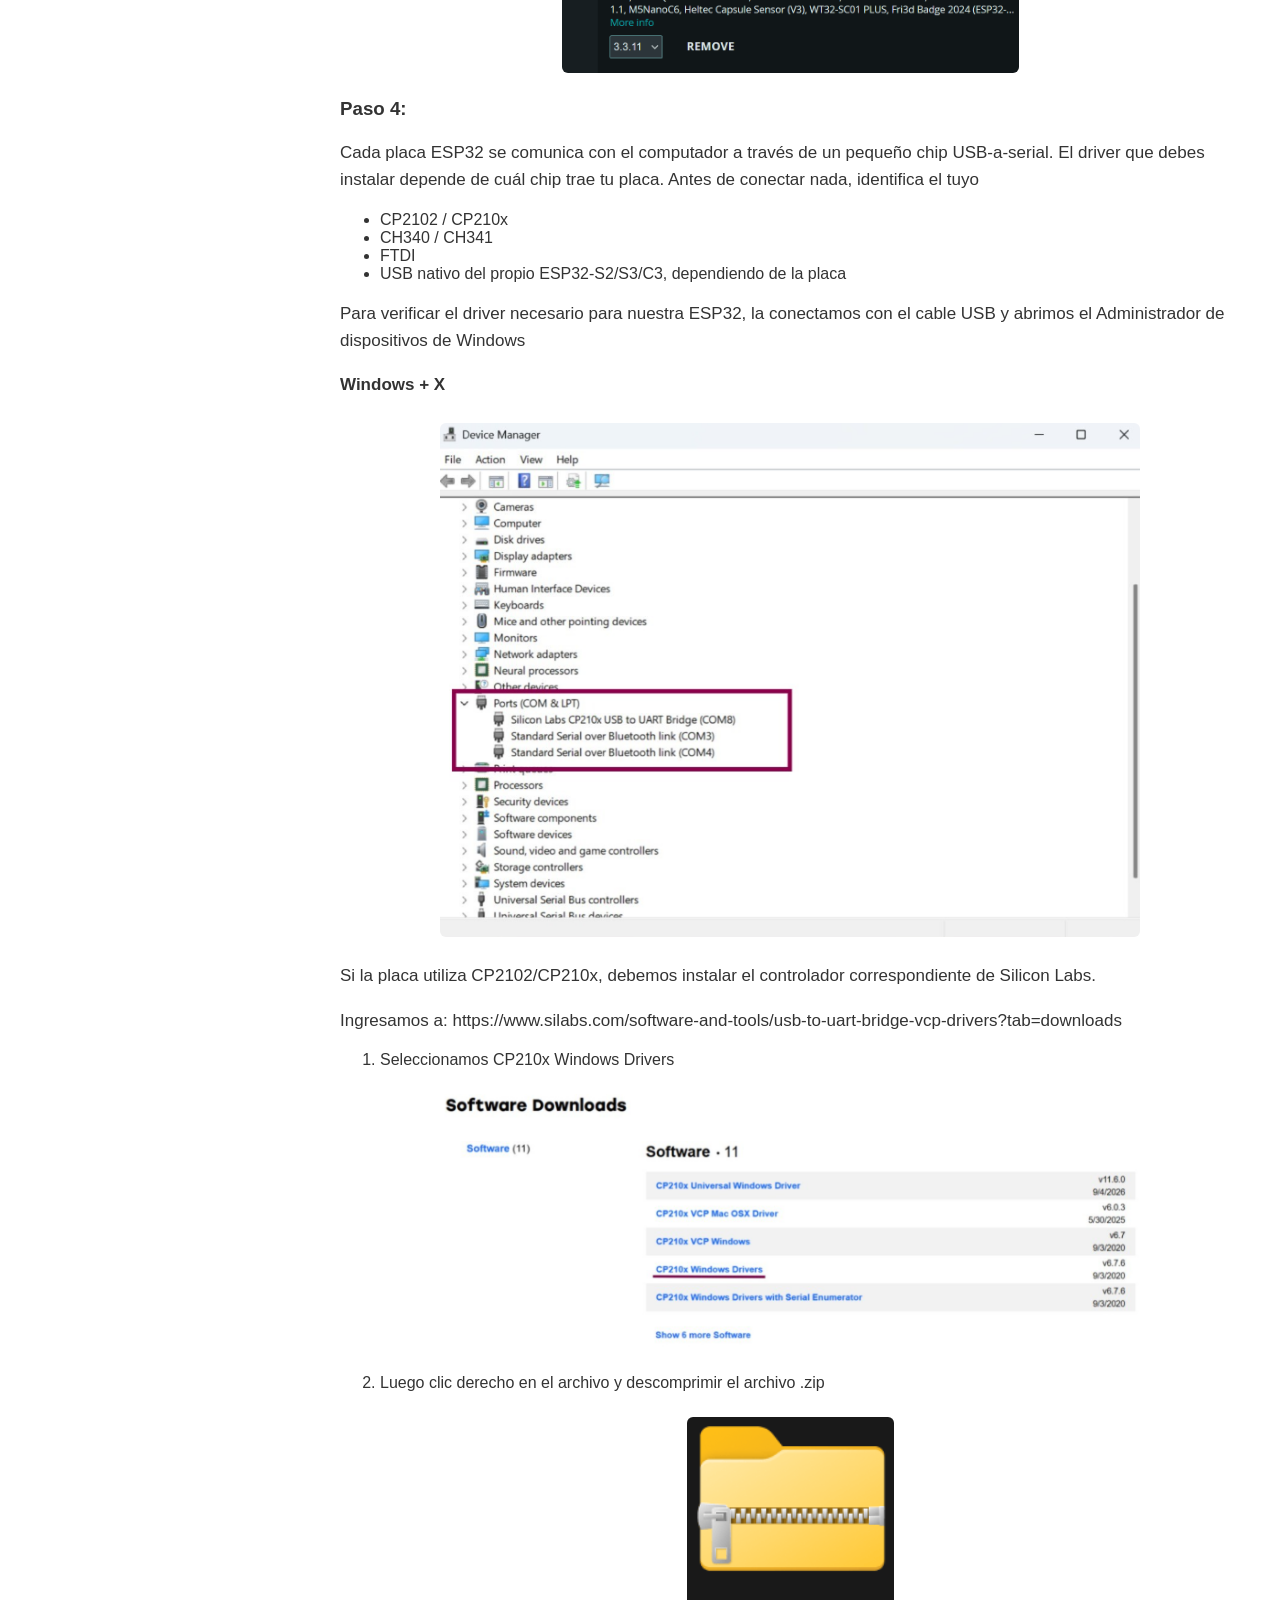
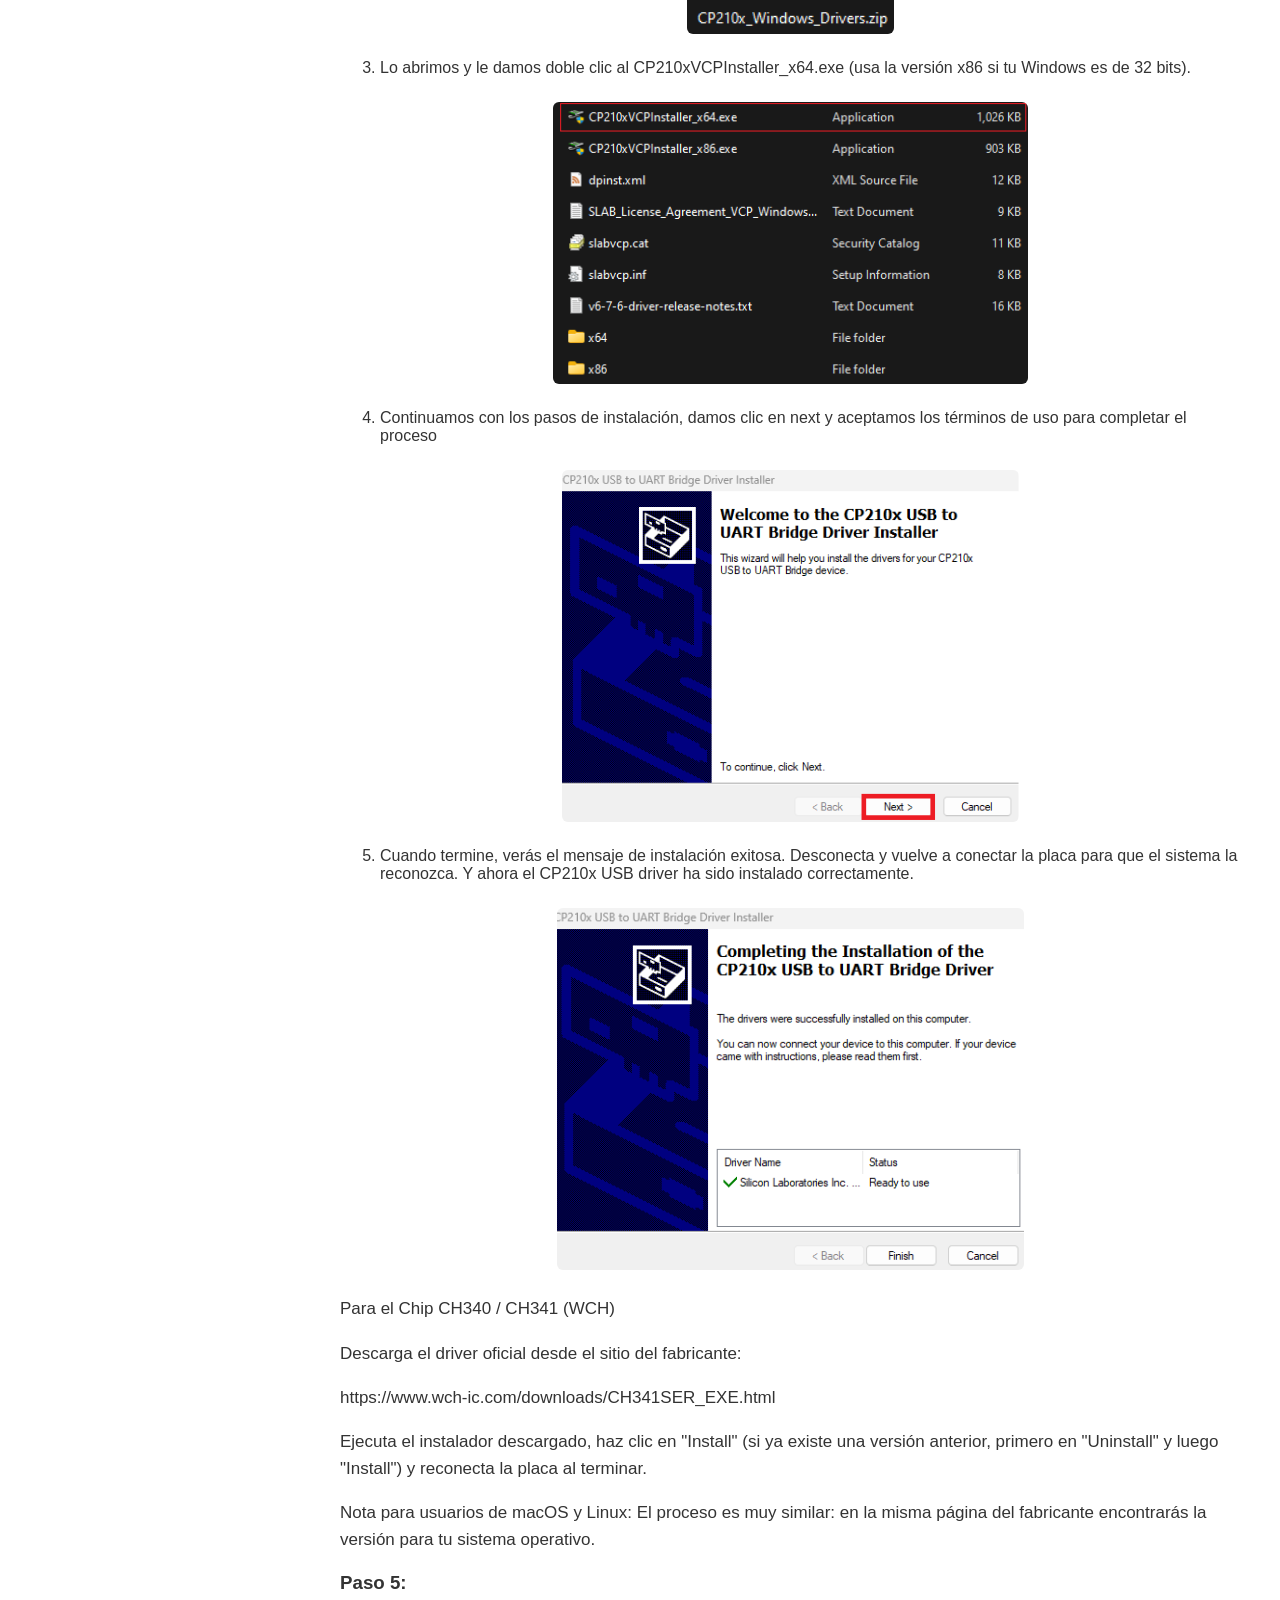
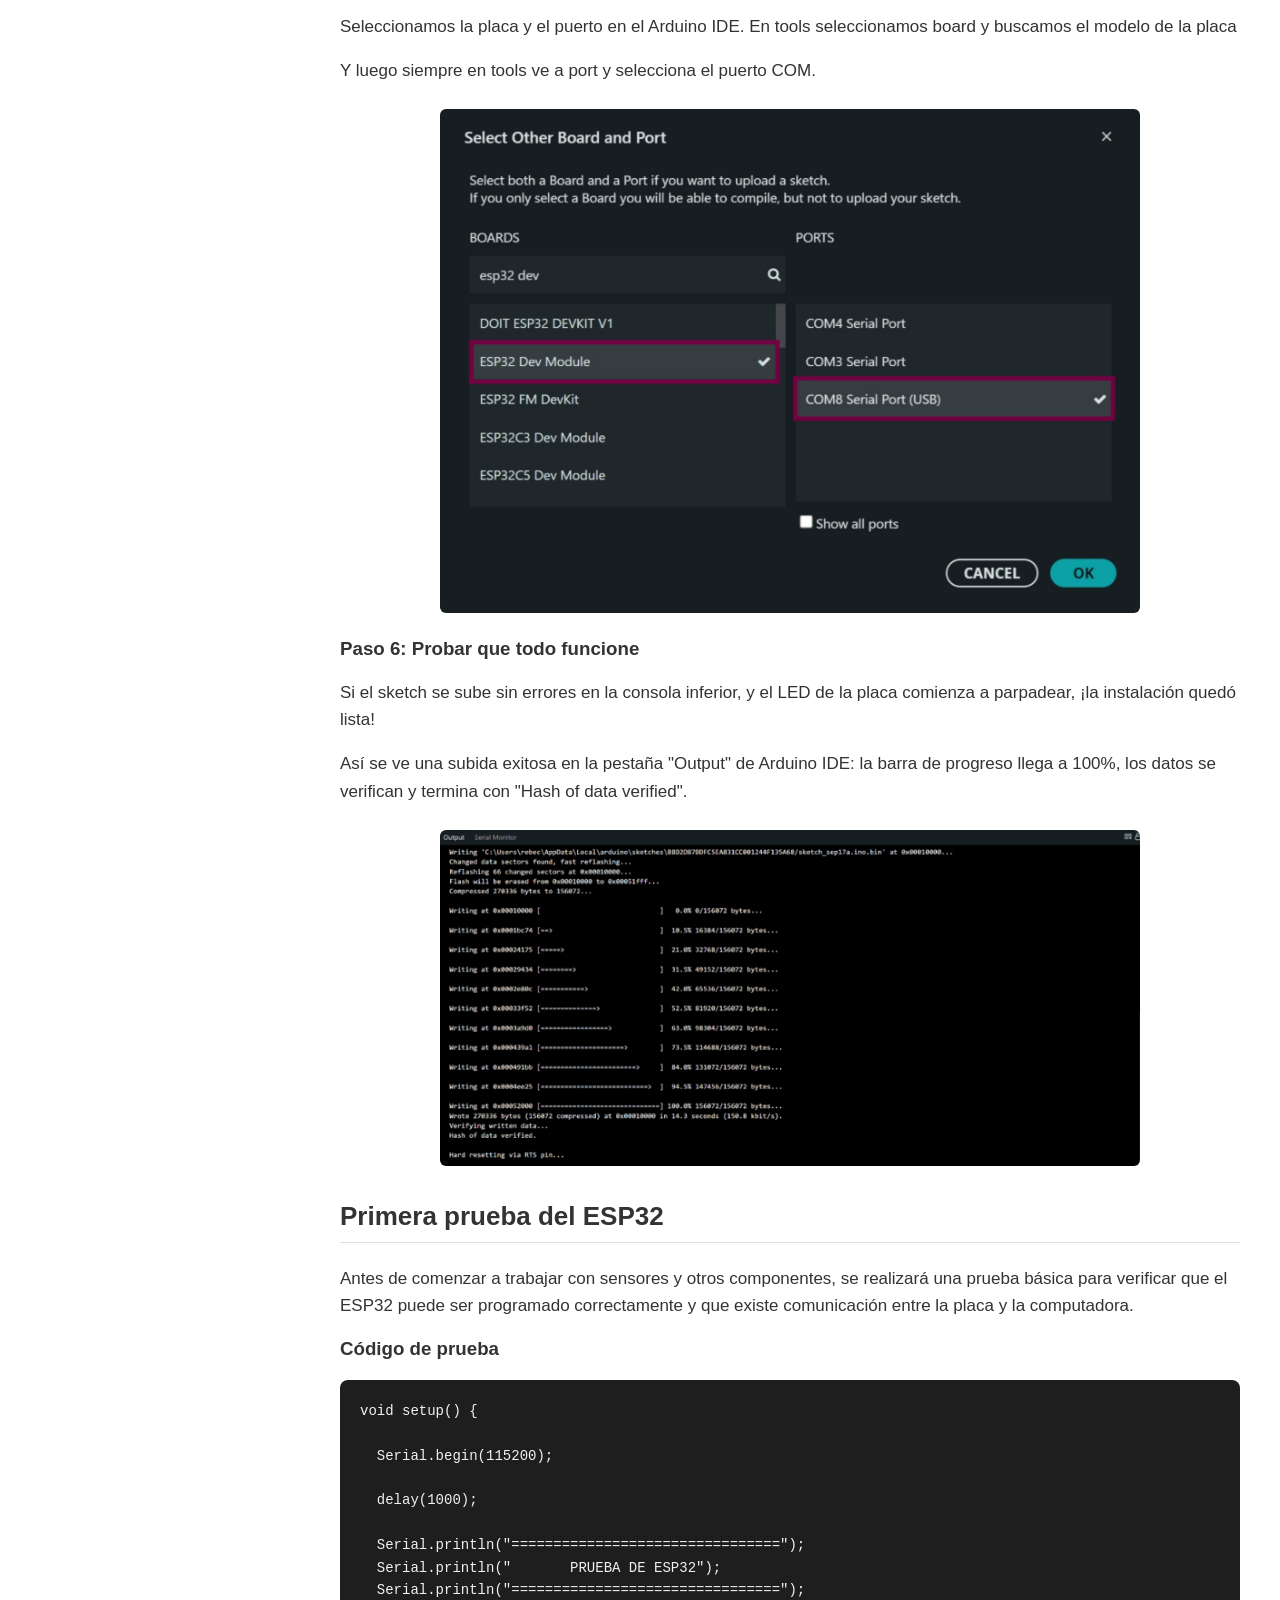
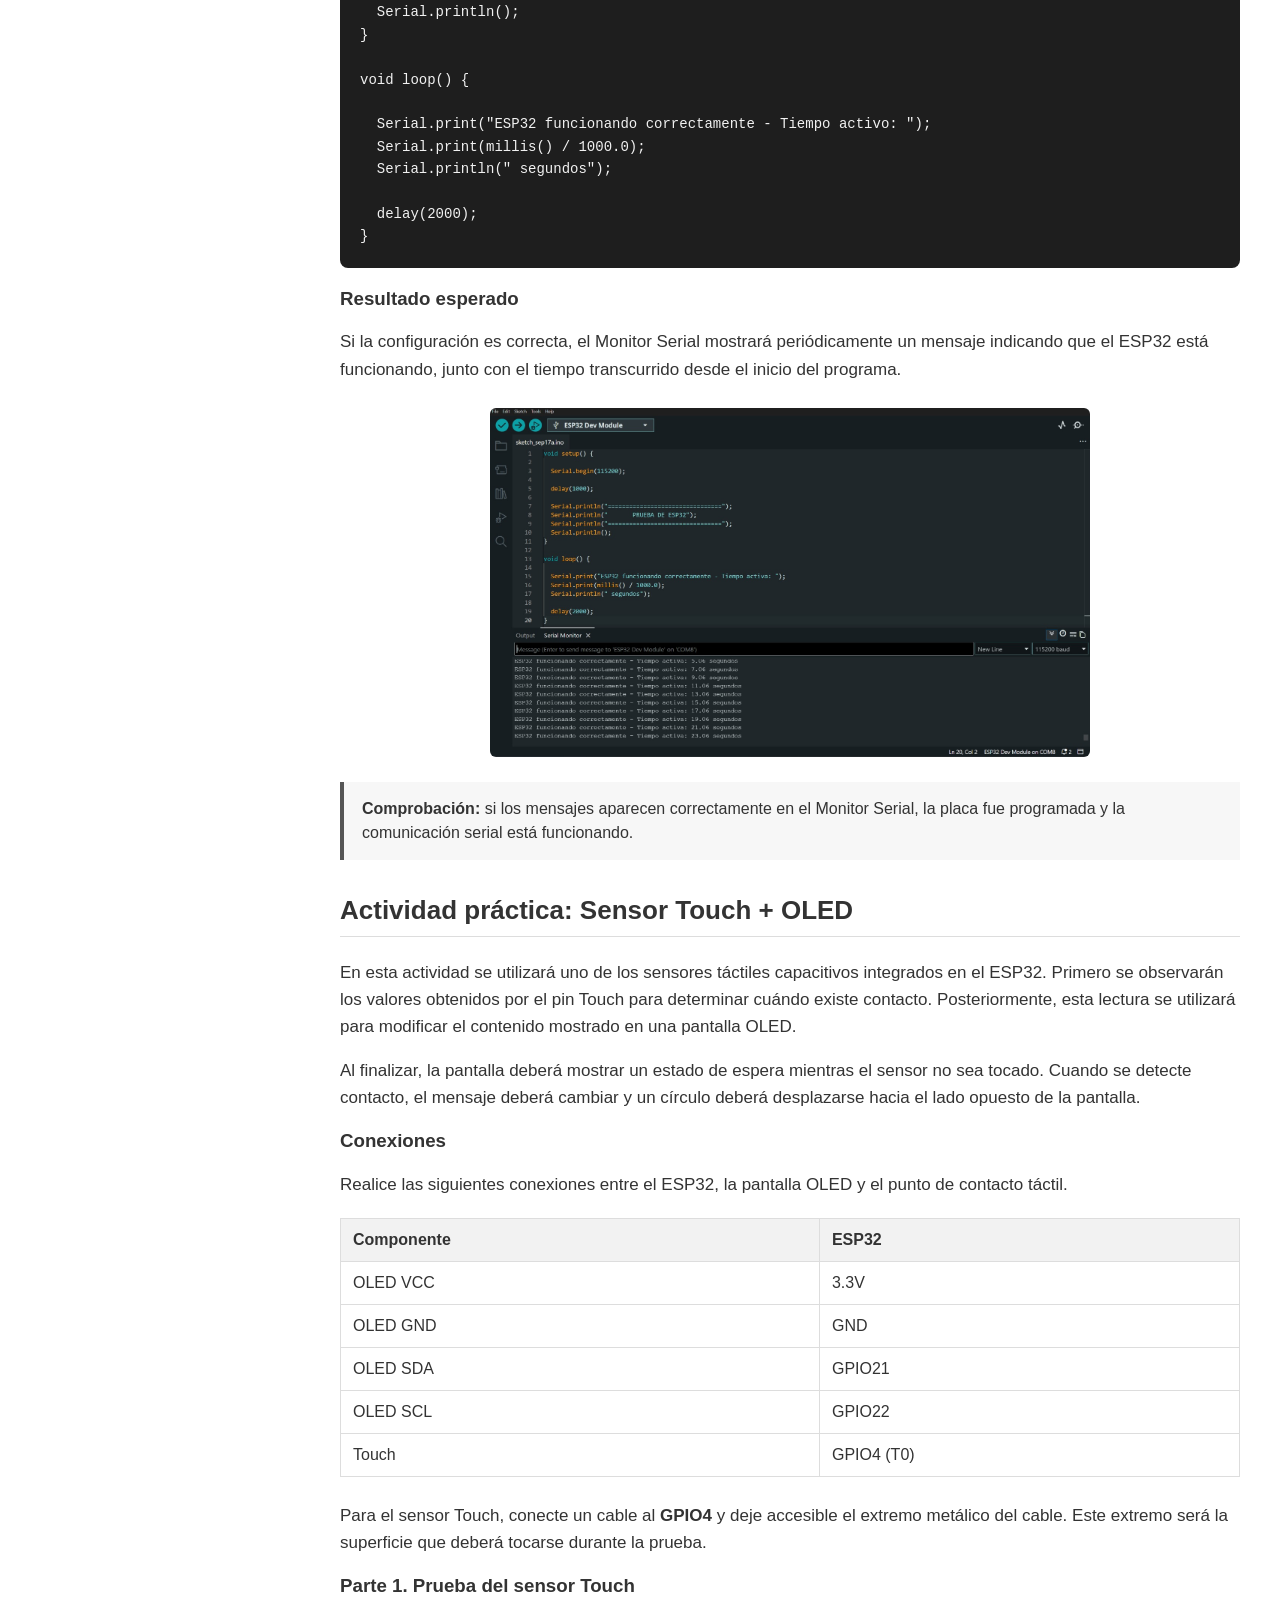
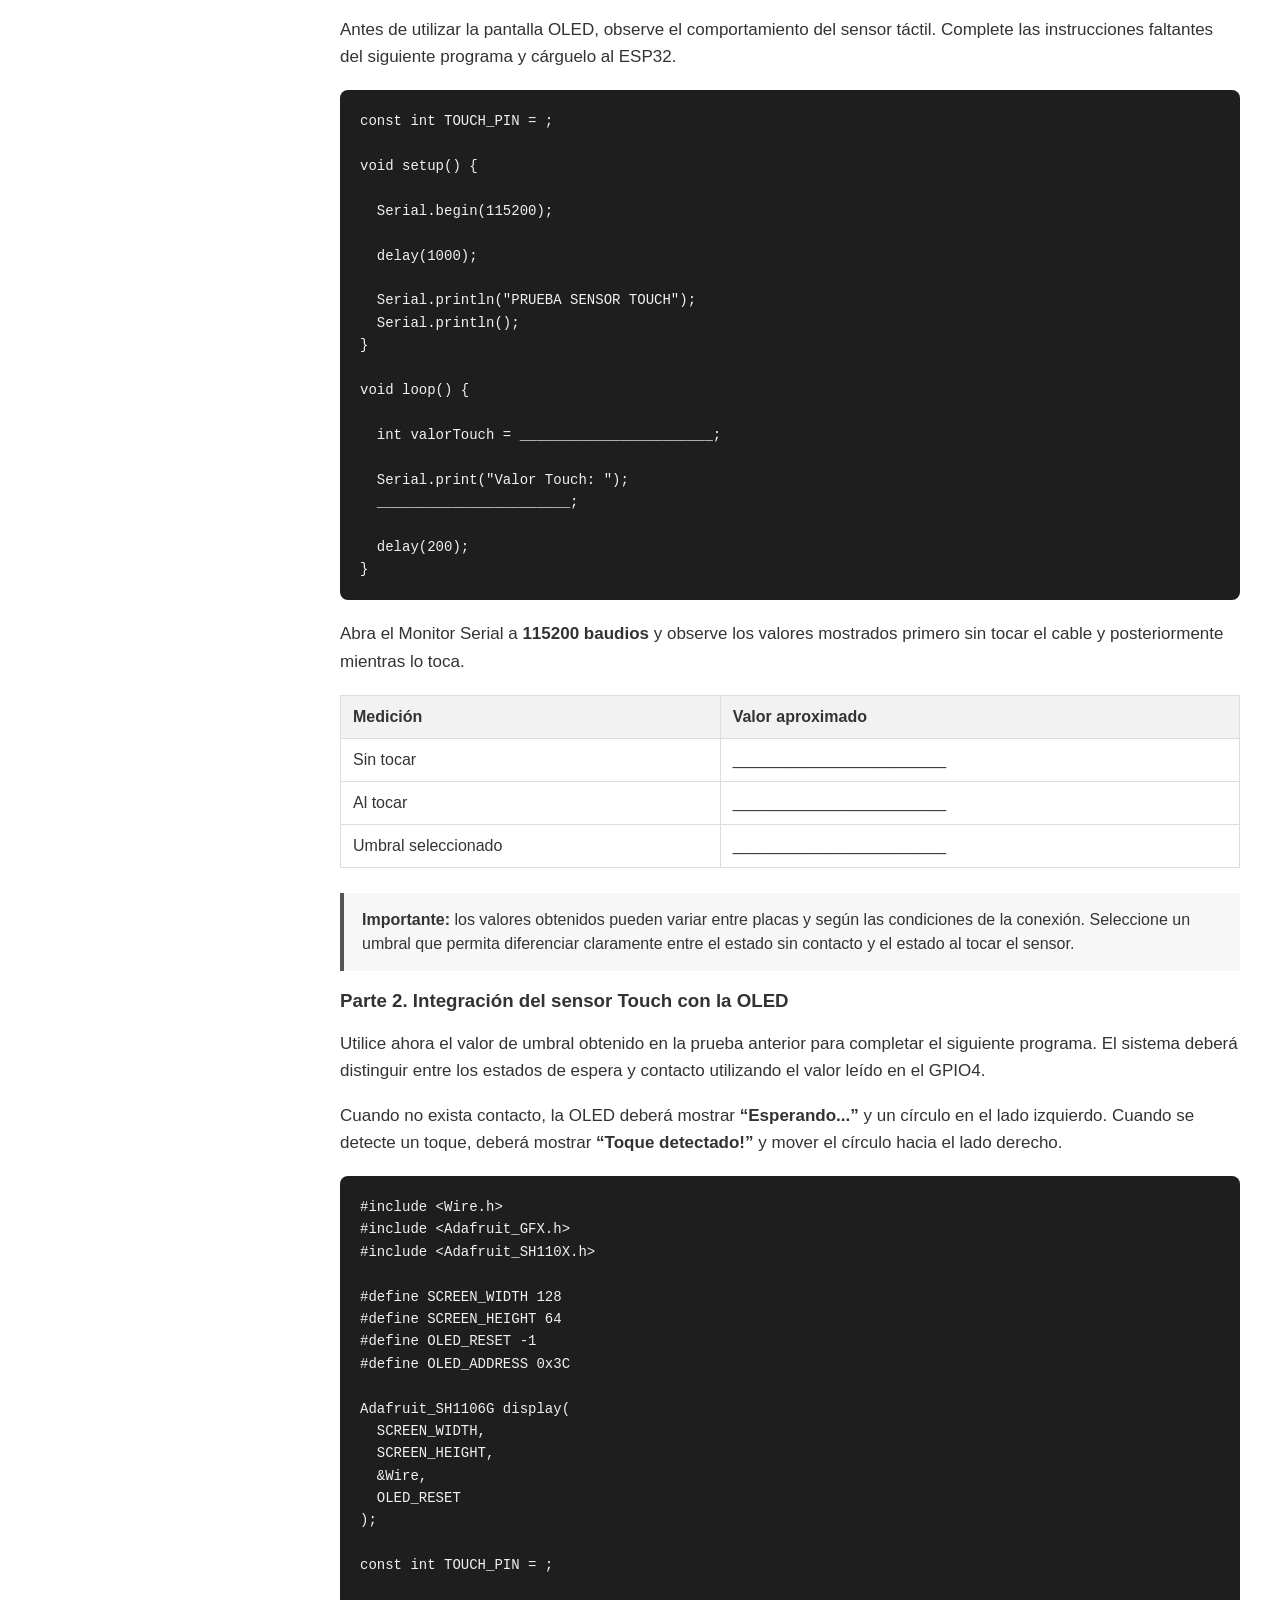
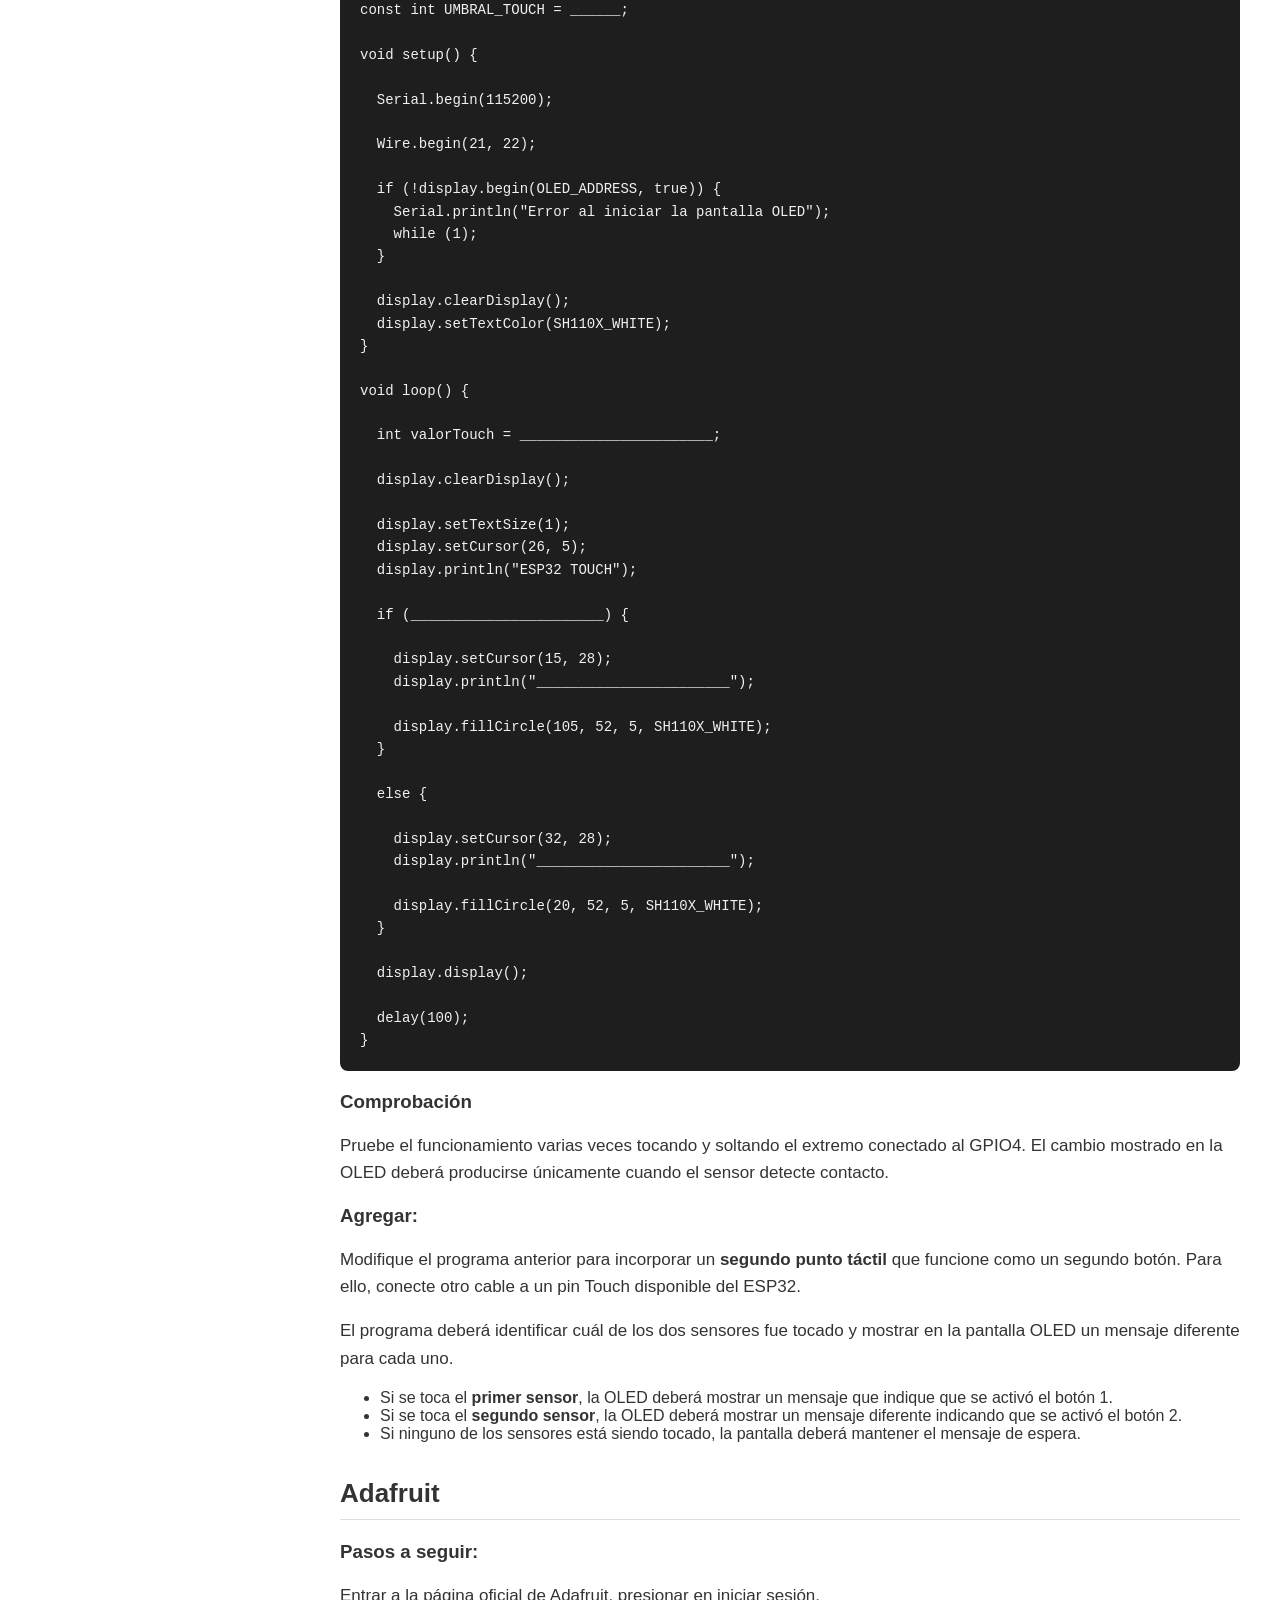
==== commit 8b885a74: "Enhance touch sensor program with additional functionality Added instructions for incorporating a se" ====
--- a/index.html
+++ b/index.html
@@ -631,7 +631,7 @@
         programa y cárguelo al ESP32.
     </p>
 
-    <pre><code>const int TOUCH_PIN = 4;
+    <pre><code>const int TOUCH_PIN = ;
 
 void setup() {
 
@@ -725,7 +725,7 @@
   OLED_RESET
 );
 
-const int TOUCH_PIN = 4;
+const int TOUCH_PIN = ;
 
 const int UMBRAL_TOUCH = ______;
 
@@ -783,7 +783,35 @@
         conectado al GPIO4. El cambio mostrado en la OLED deberá producirse
         únicamente cuando el sensor detecte contacto.
     </p>
-
+<h3>Agregar:</h3>
+
+<p>
+    Modifique el programa anterior para incorporar un
+    <strong>segundo punto táctil</strong> que funcione como un segundo botón.
+    Para ello, conecte otro cable a un pin Touch disponible del ESP32.
+</p>
+
+<p>
+    El programa deberá identificar cuál de los dos sensores fue tocado y
+    mostrar en la pantalla OLED un mensaje diferente para cada uno.
+</p>
+
+<ul>
+    <li>
+        Si se toca el <strong>primer sensor</strong>, la OLED deberá mostrar
+        un mensaje que indique que se activó el botón 1.
+    </li>
+
+    <li>
+        Si se toca el <strong>segundo sensor</strong>, la OLED deberá mostrar
+        un mensaje diferente indicando que se activó el botón 2.
+    </li>
+
+    <li>
+        Si ninguno de los sensores está siendo tocado, la pantalla deberá
+        mantener el mensaje de espera.
+    </li>
+</ul>
 </section>
 <section id="adafruit">
 
@@ -871,6 +899,44 @@
     </p>
 
 </section>
+<section id="entregables">
+
+    <h2>Entregables</h2>
+
+    <p>
+        Al finalizar el laboratorio, deberá entregar las siguientes evidencias:
+    </p>
+
+    <ol class="lista-entregables">
+
+        <li>
+            <strong>Captura de pantalla de la prueba de funcionamiento del ESP32.</strong>
+            La captura deberá mostrar el código ejecutándose correctamente y deberá incluir
+            su <strong>nombre y carnet dentro del código</strong>.
+        </li>
+
+        <li>
+            <strong>Enlace al repositorio de GitHub.</strong>
+            El repositorio deberá contener los dos programas desarrollados durante la actividad:
+            <ul>
+                <li>Código de prueba del sensor Touch.</li>
+                <li>Código de integración del sensor Touch con la pantalla OLED.</li>
+            </ul>
+        </li>
+
+        <li>
+            <strong>Tabla de resultados de la actividad.</strong>
+            Complete la tabla correspondiente a la prueba del sensor Touch con los valores
+            obtenidos durante el laboratorio.
+        </li>
+
+        <li>
+            <strong>Captura de la cuenta de Adafruit creada.</strong>
+        </li>
+
+    </ol>
+
+</section>
 
     </div>
 
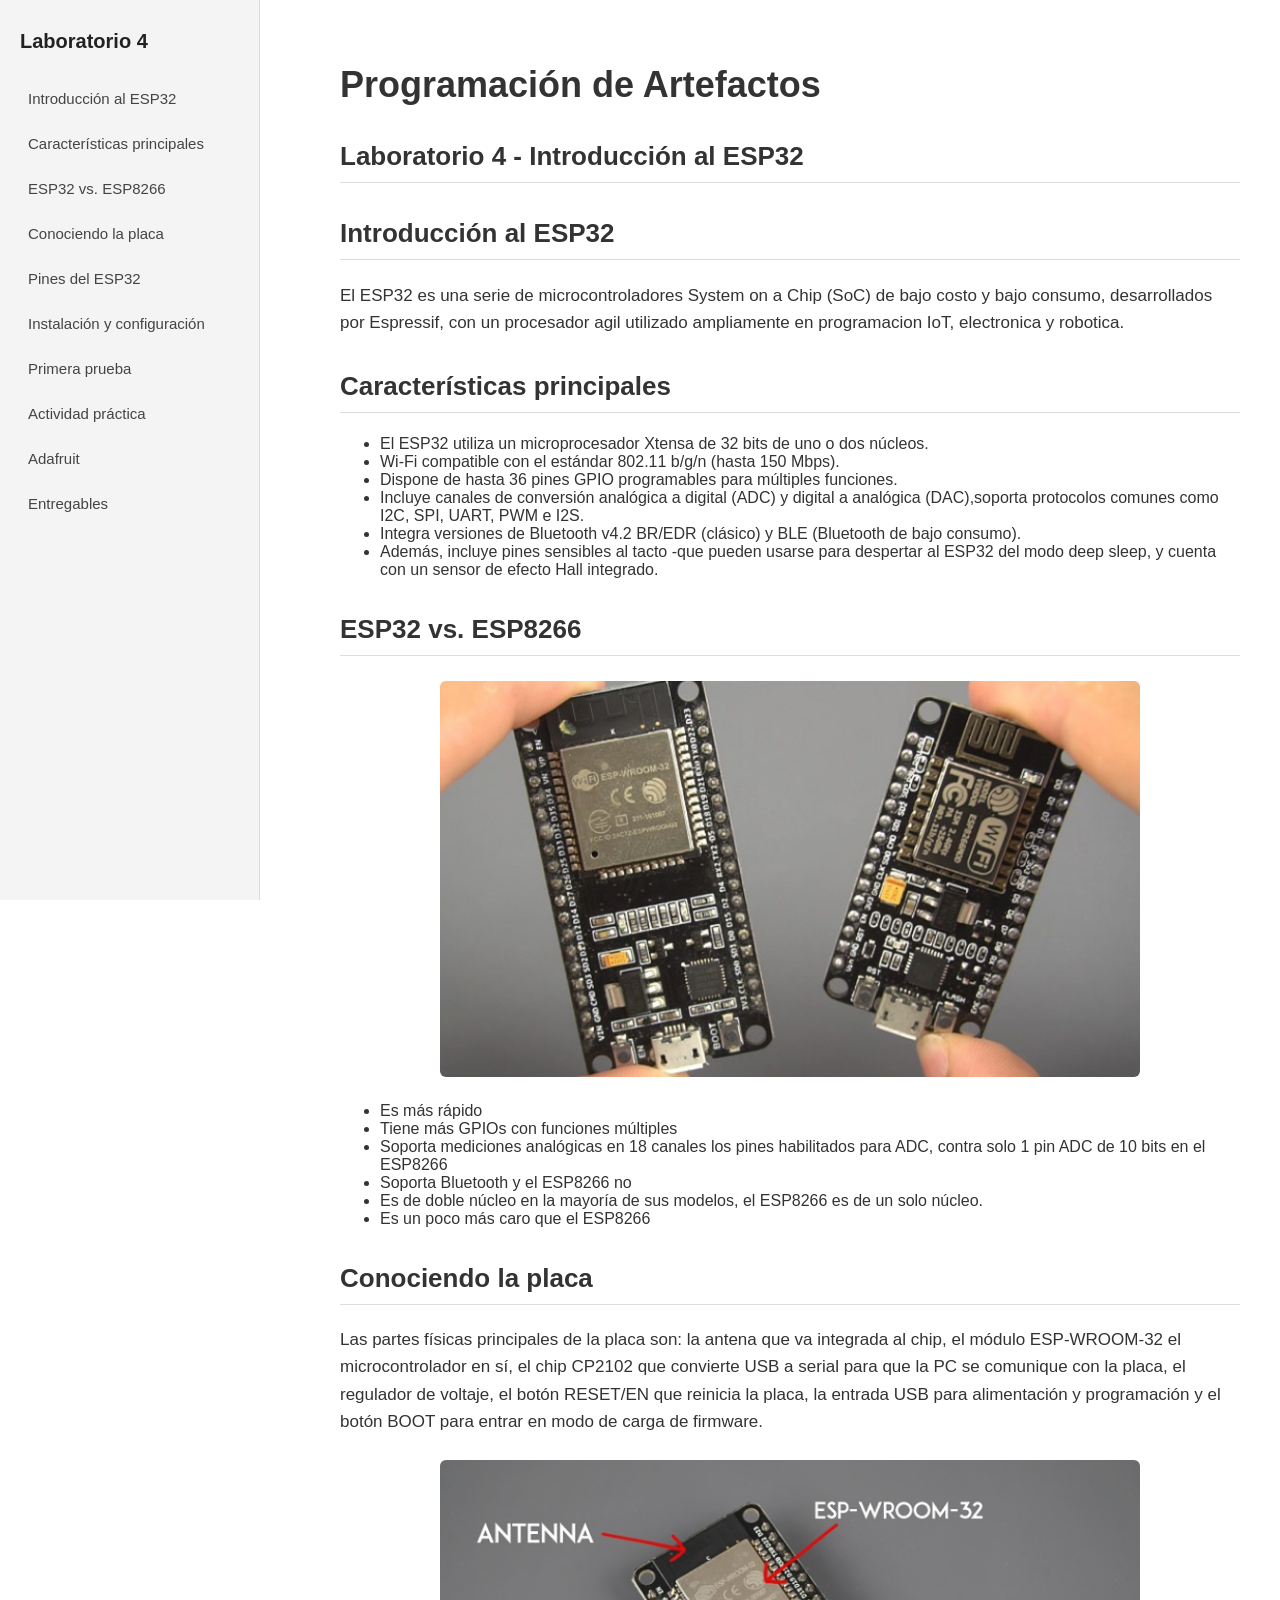
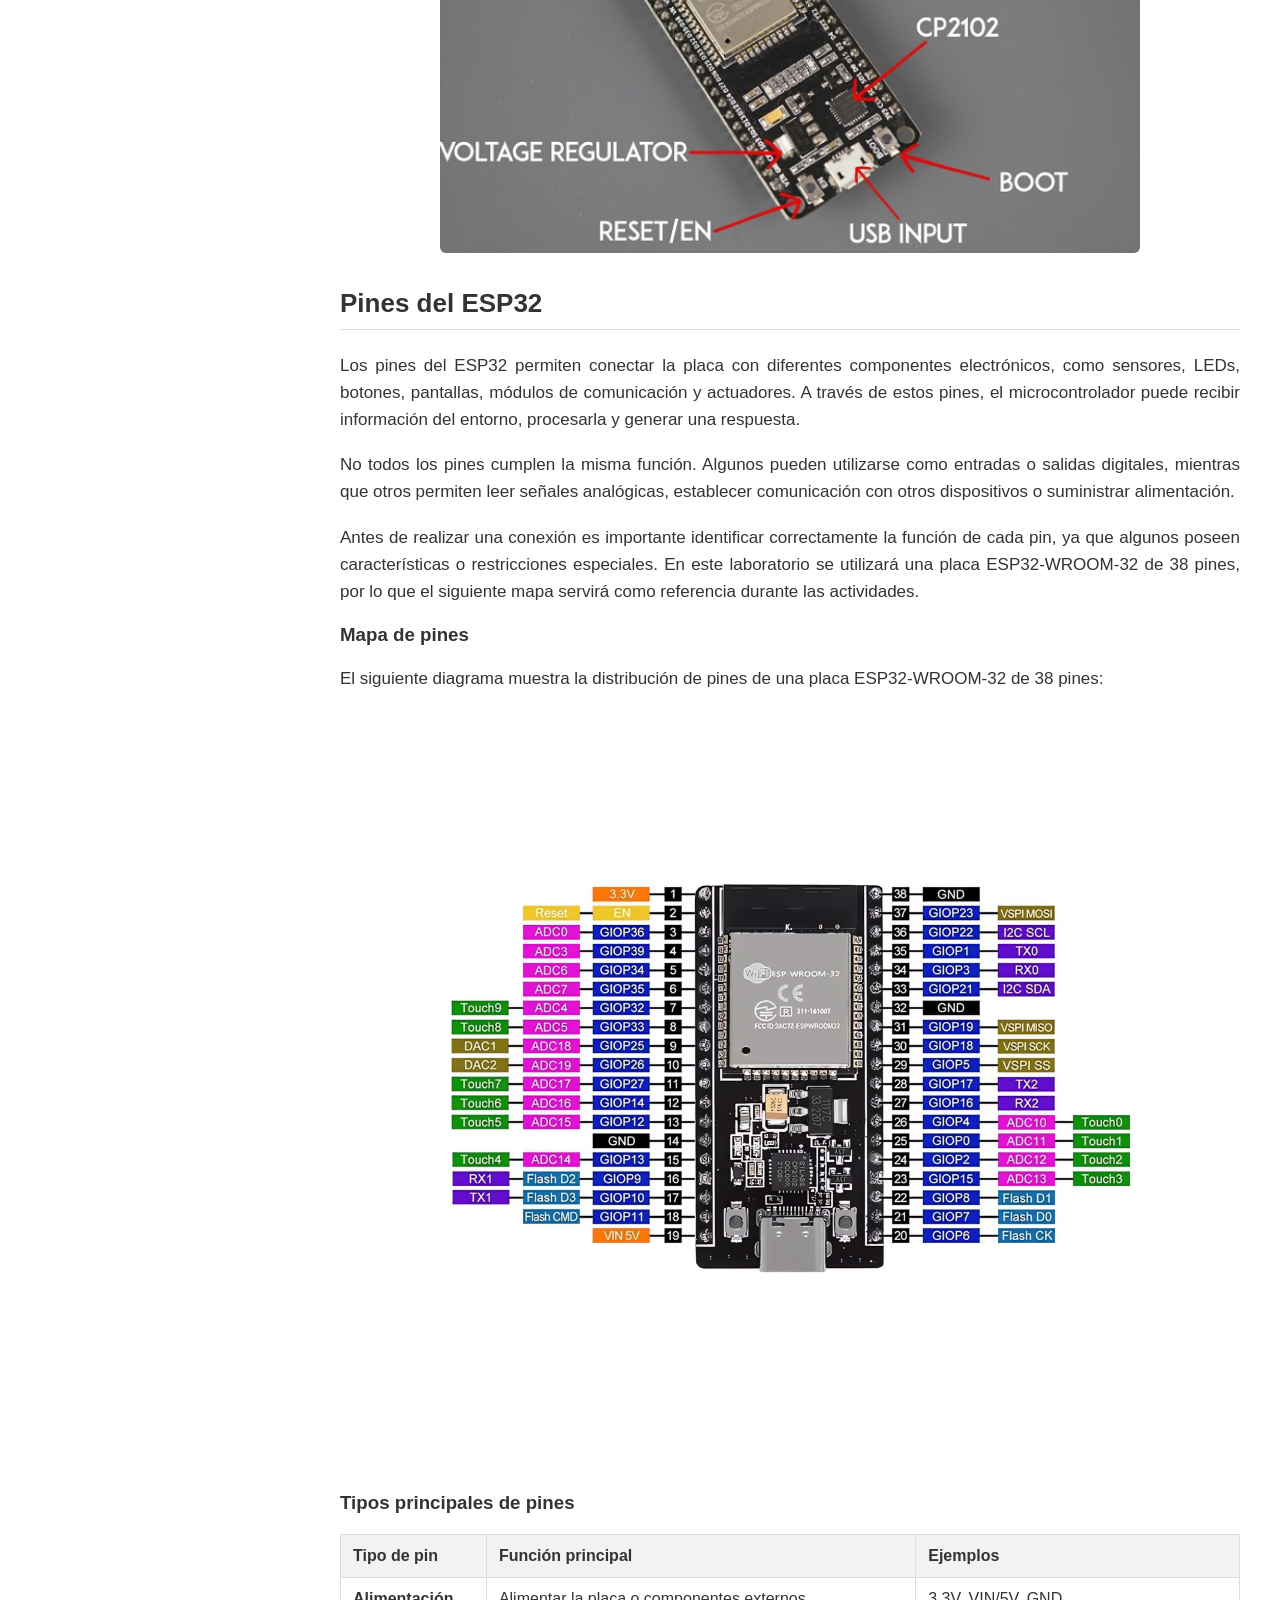
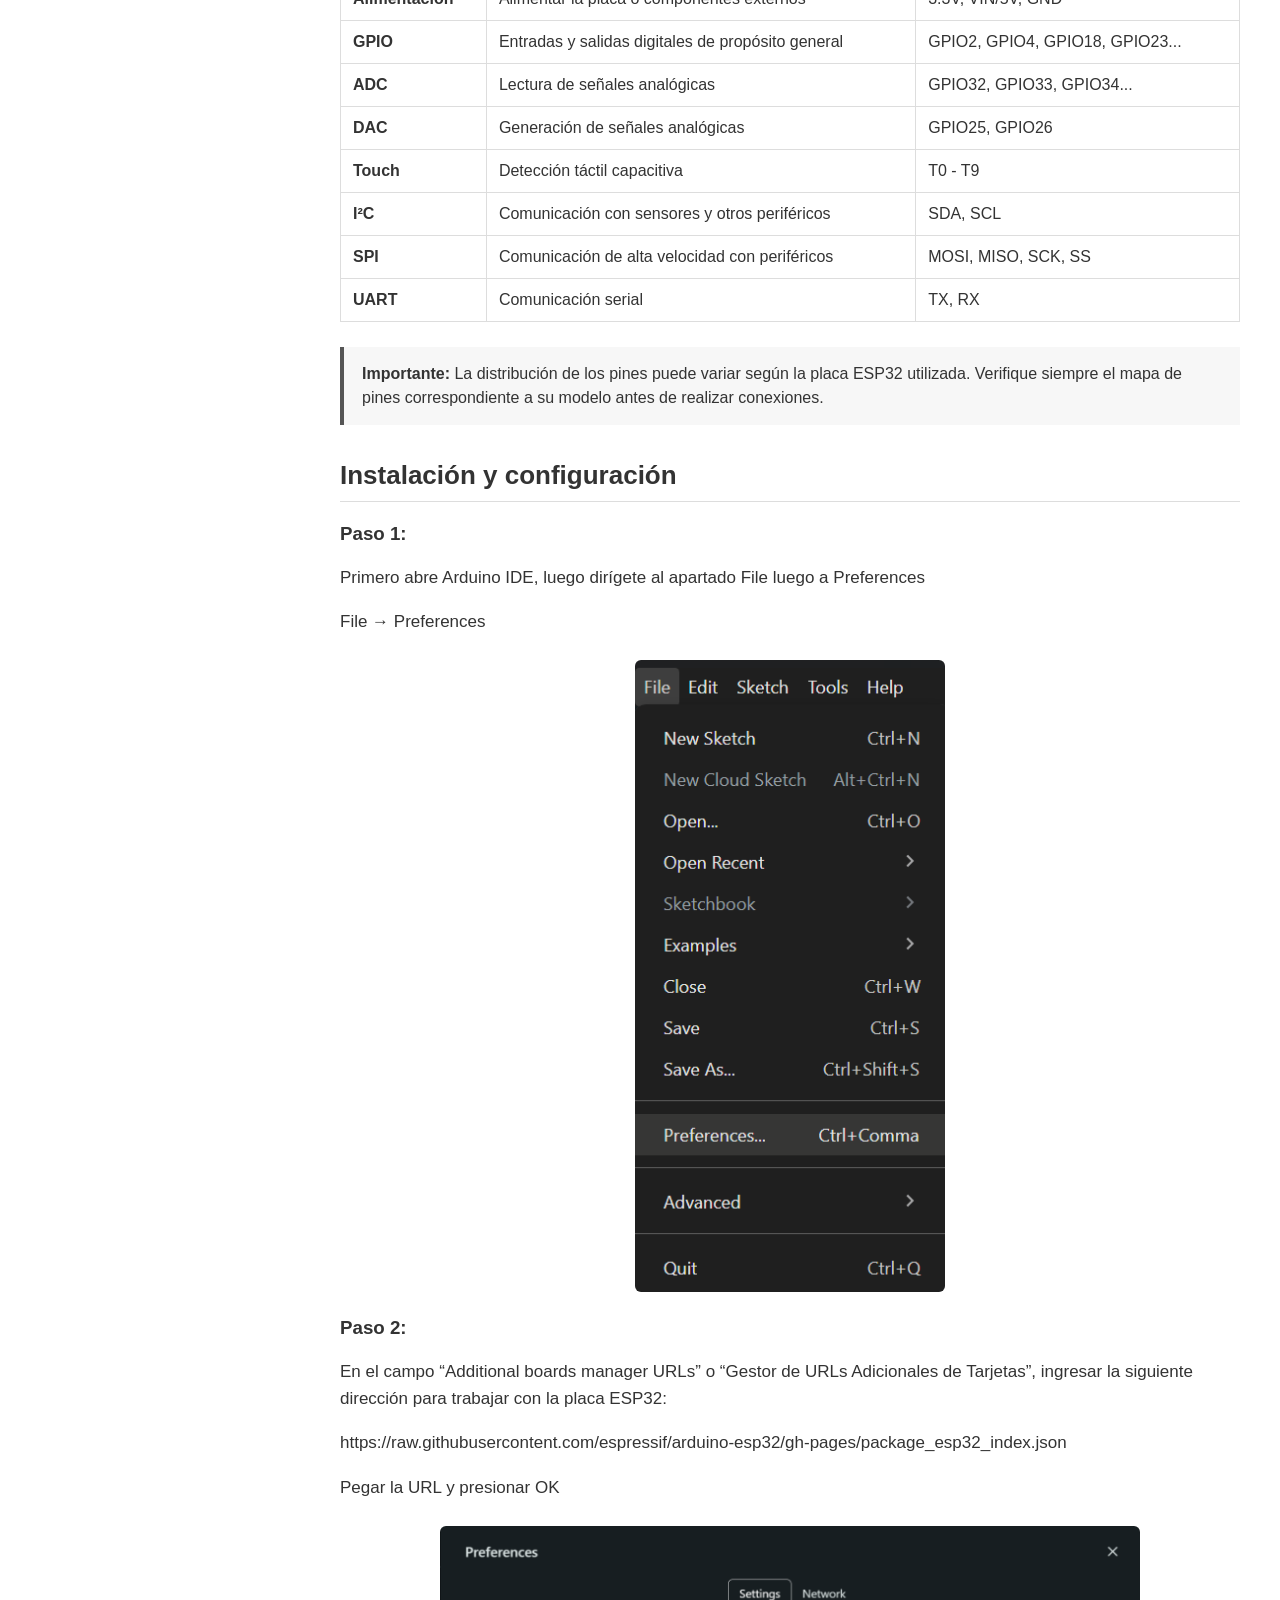
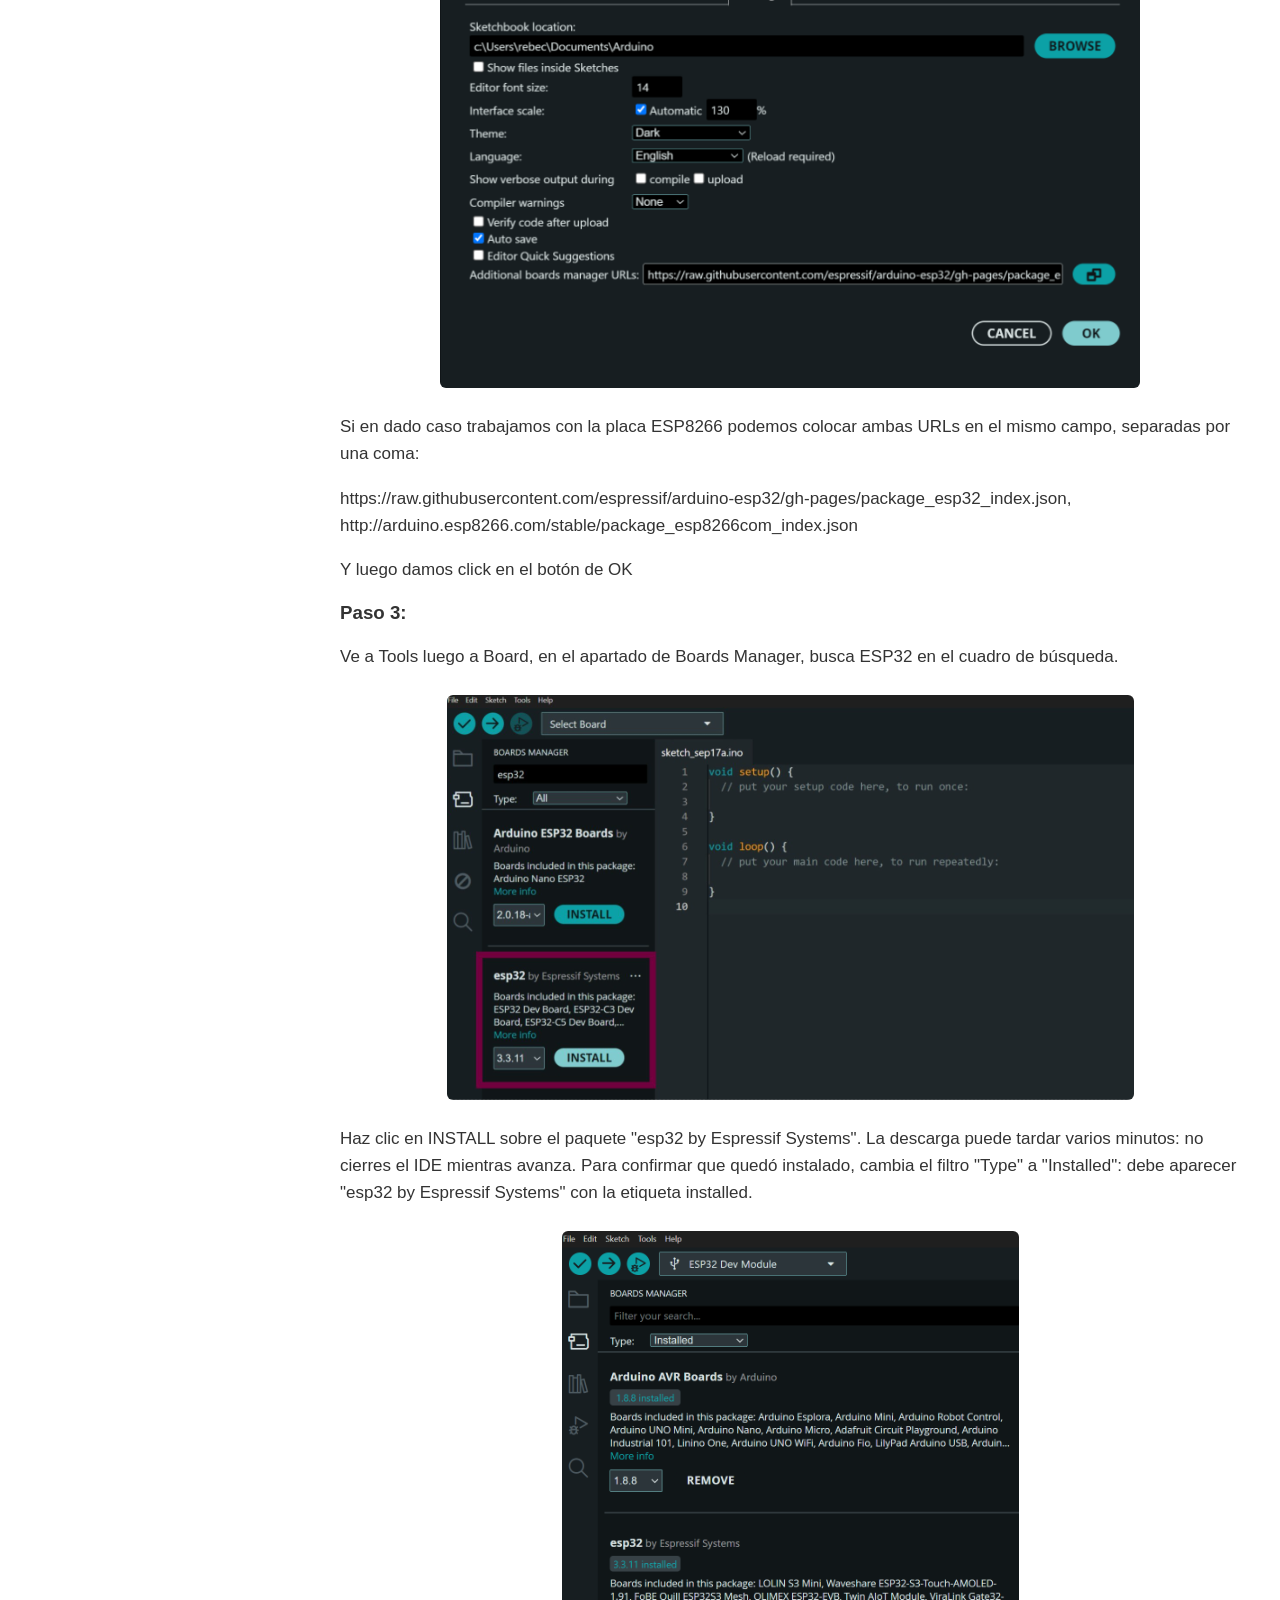
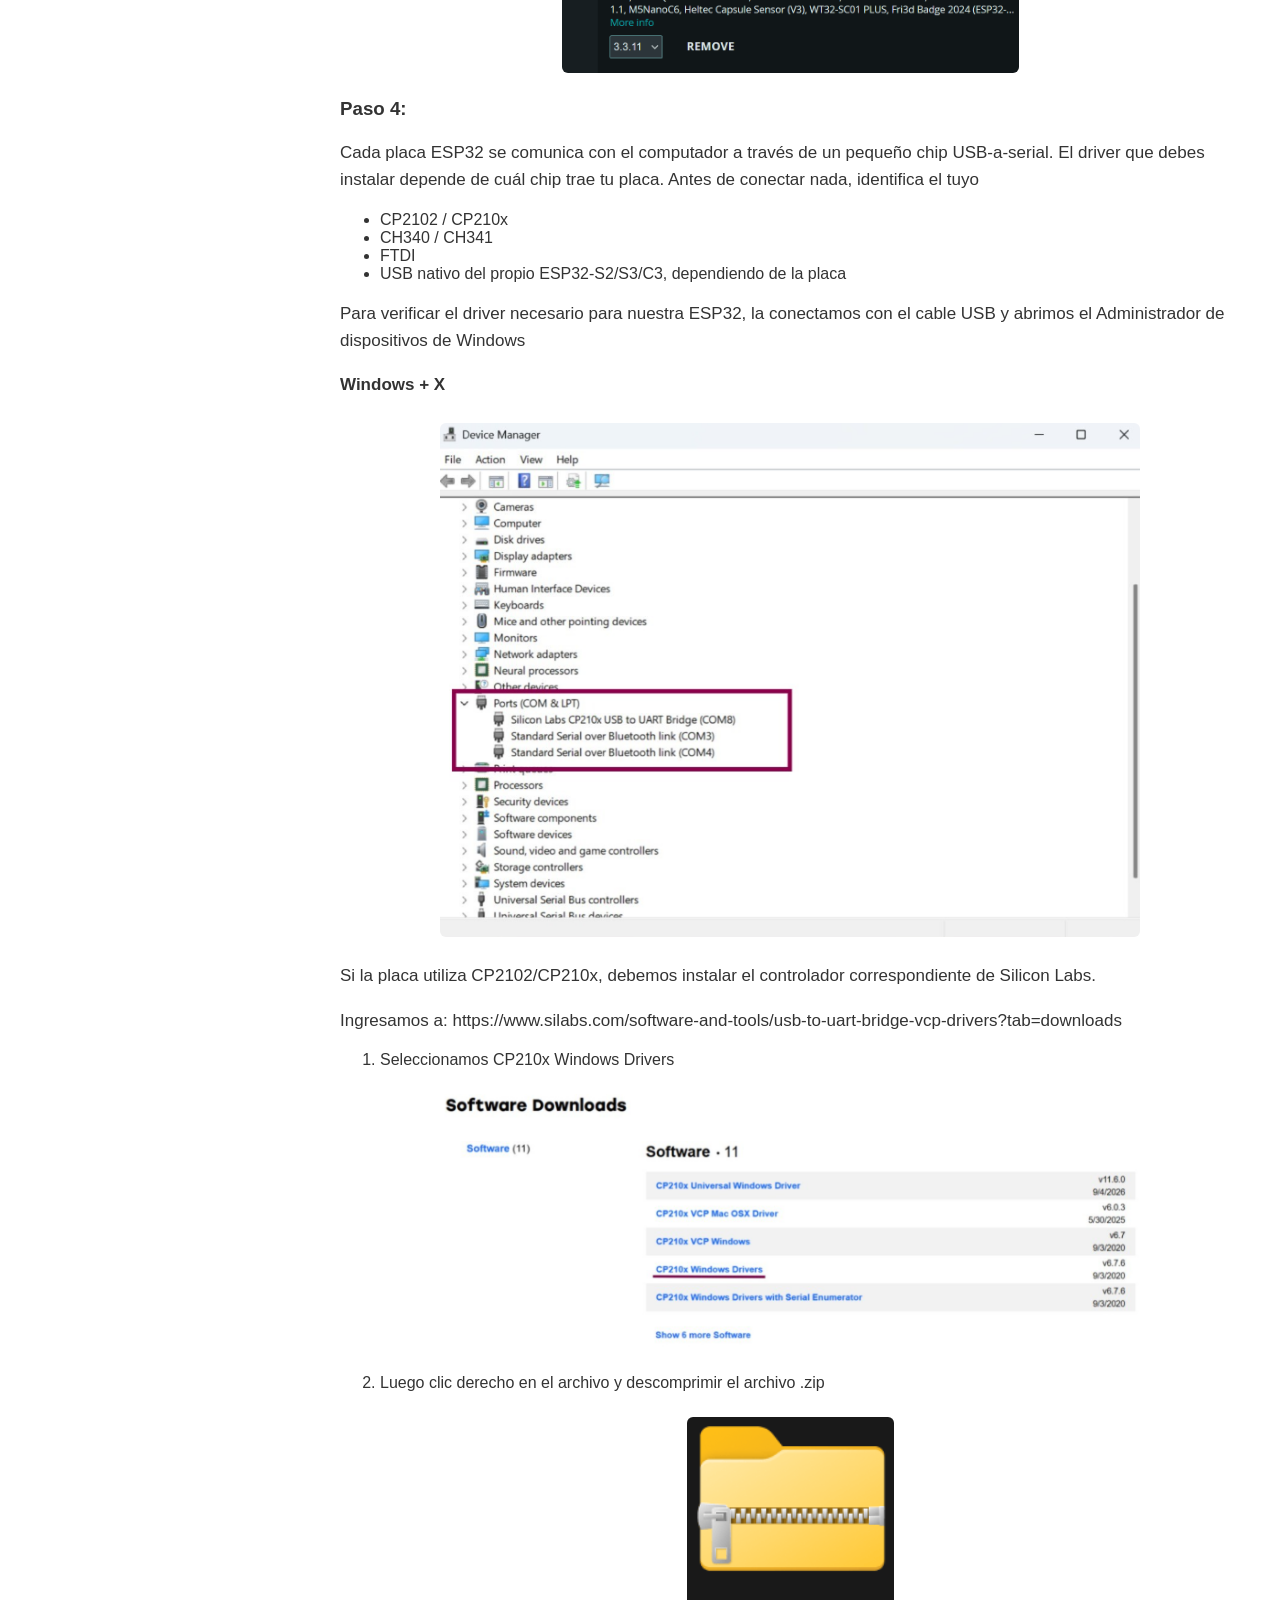
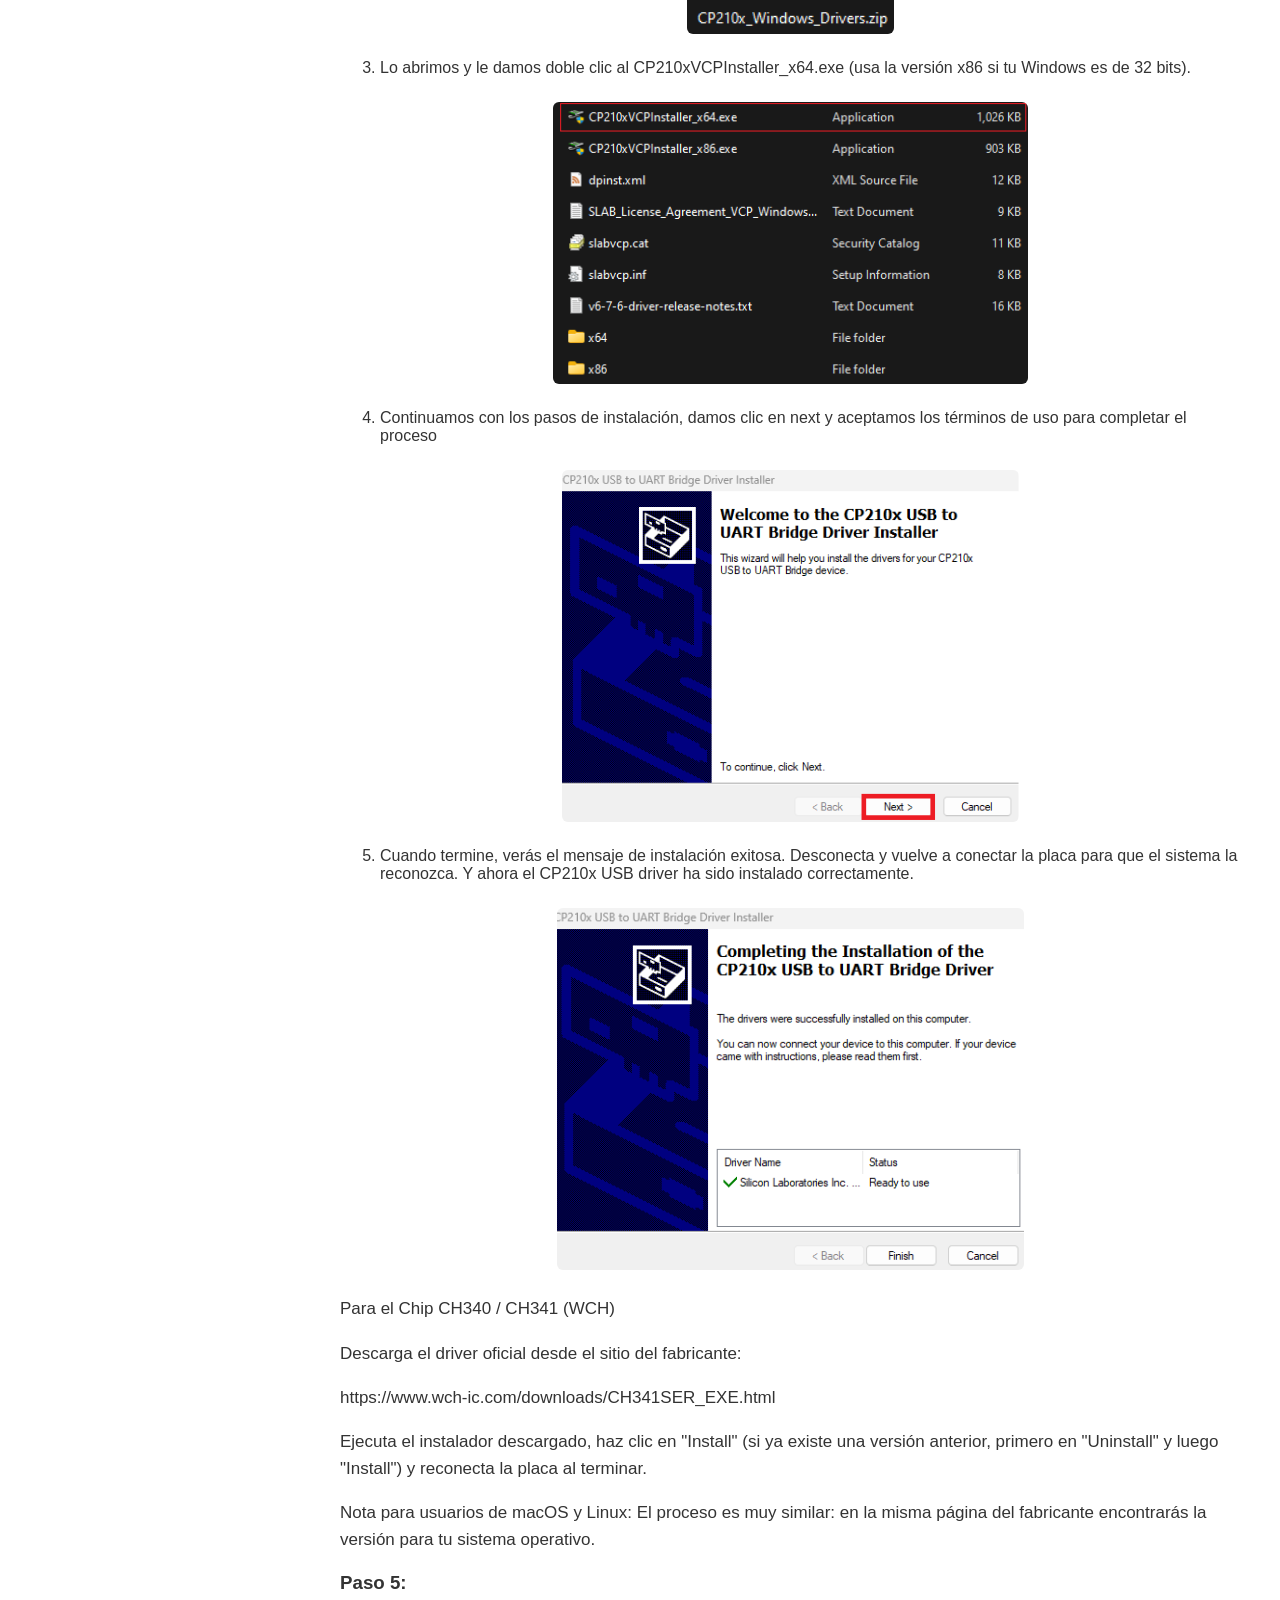
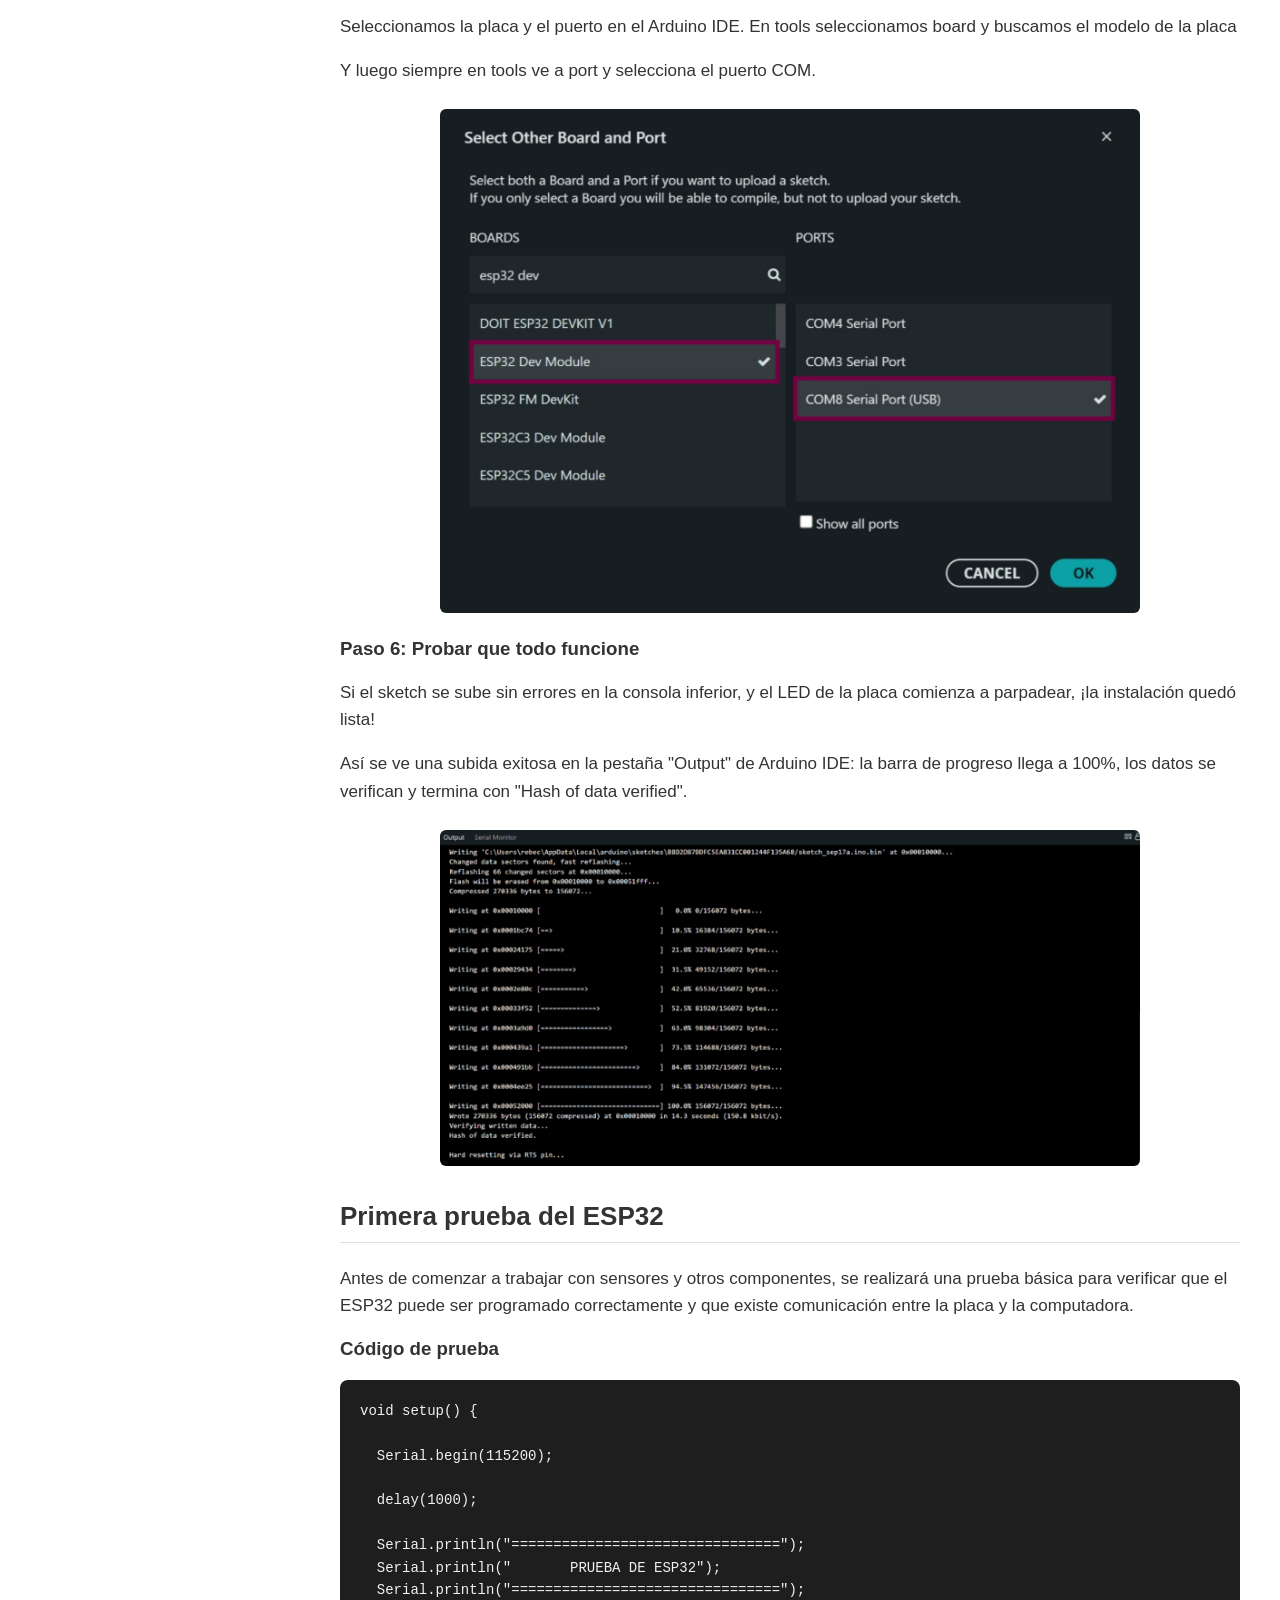
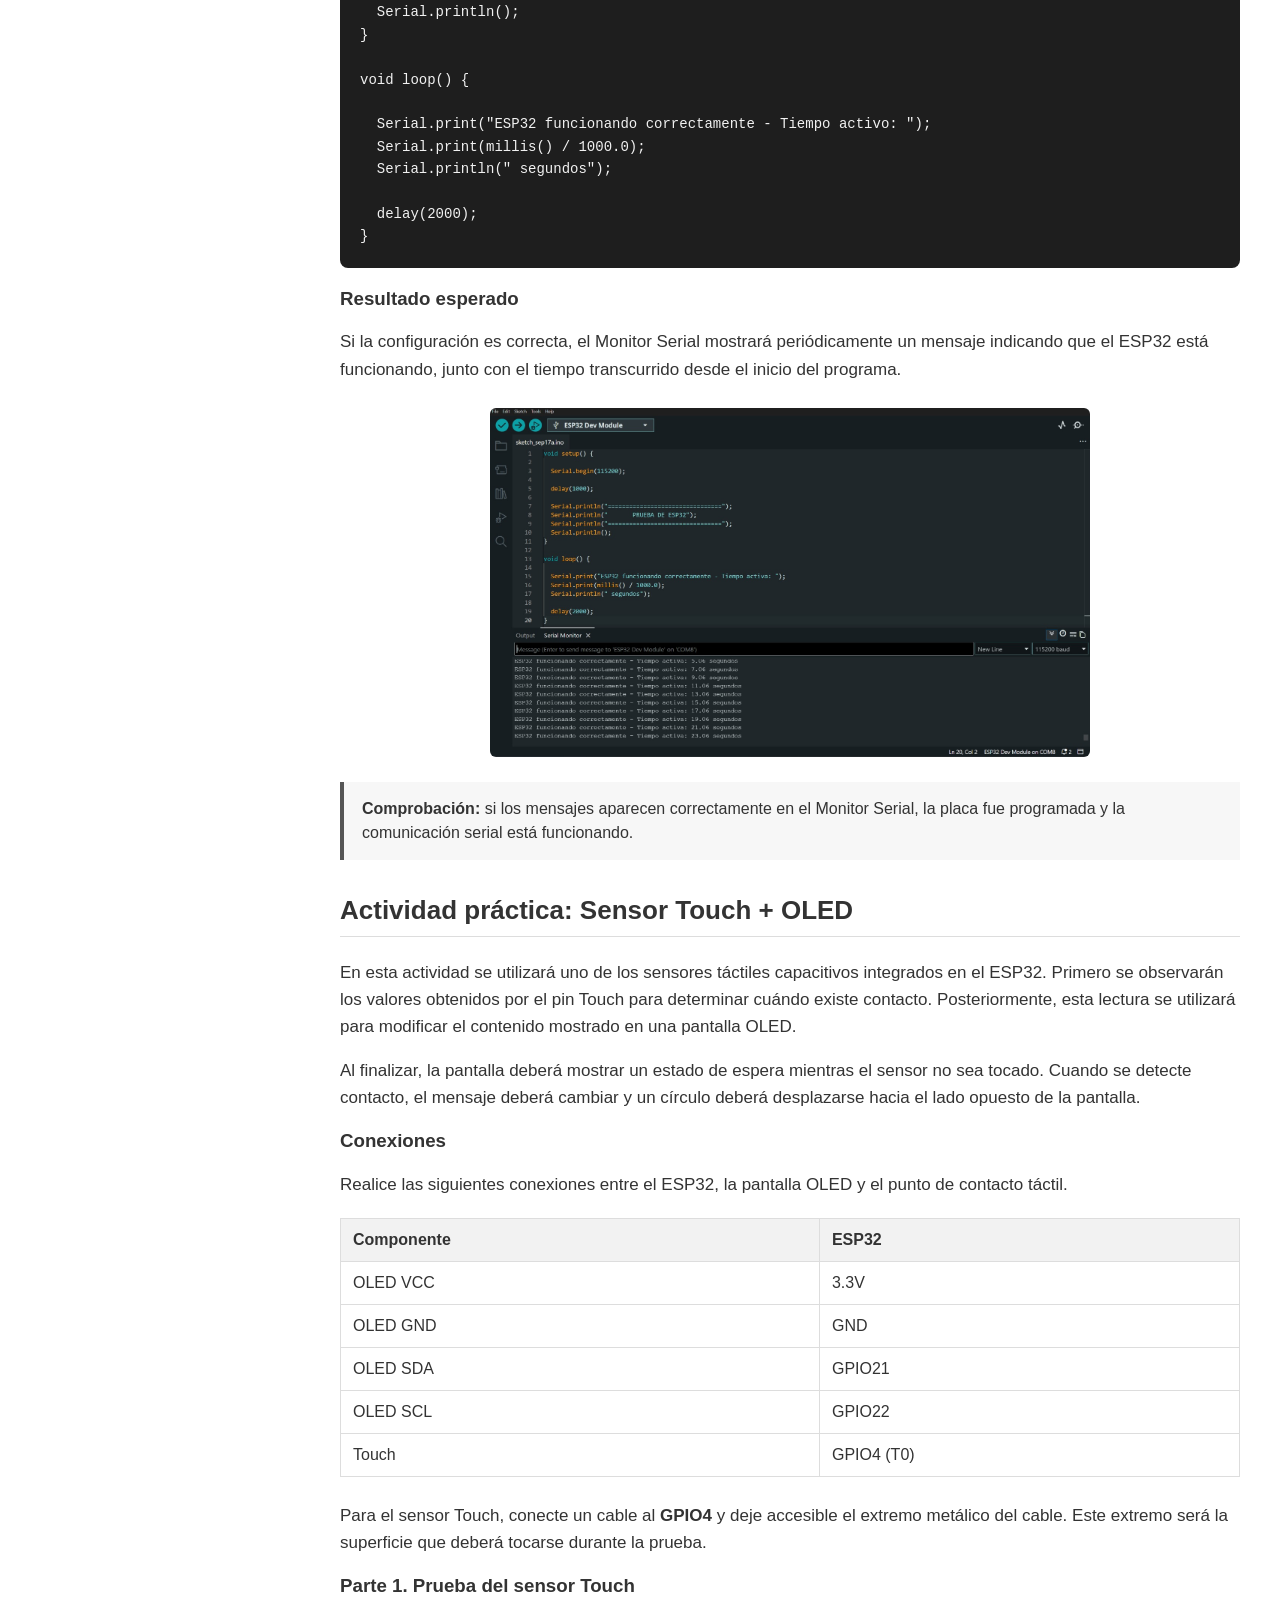
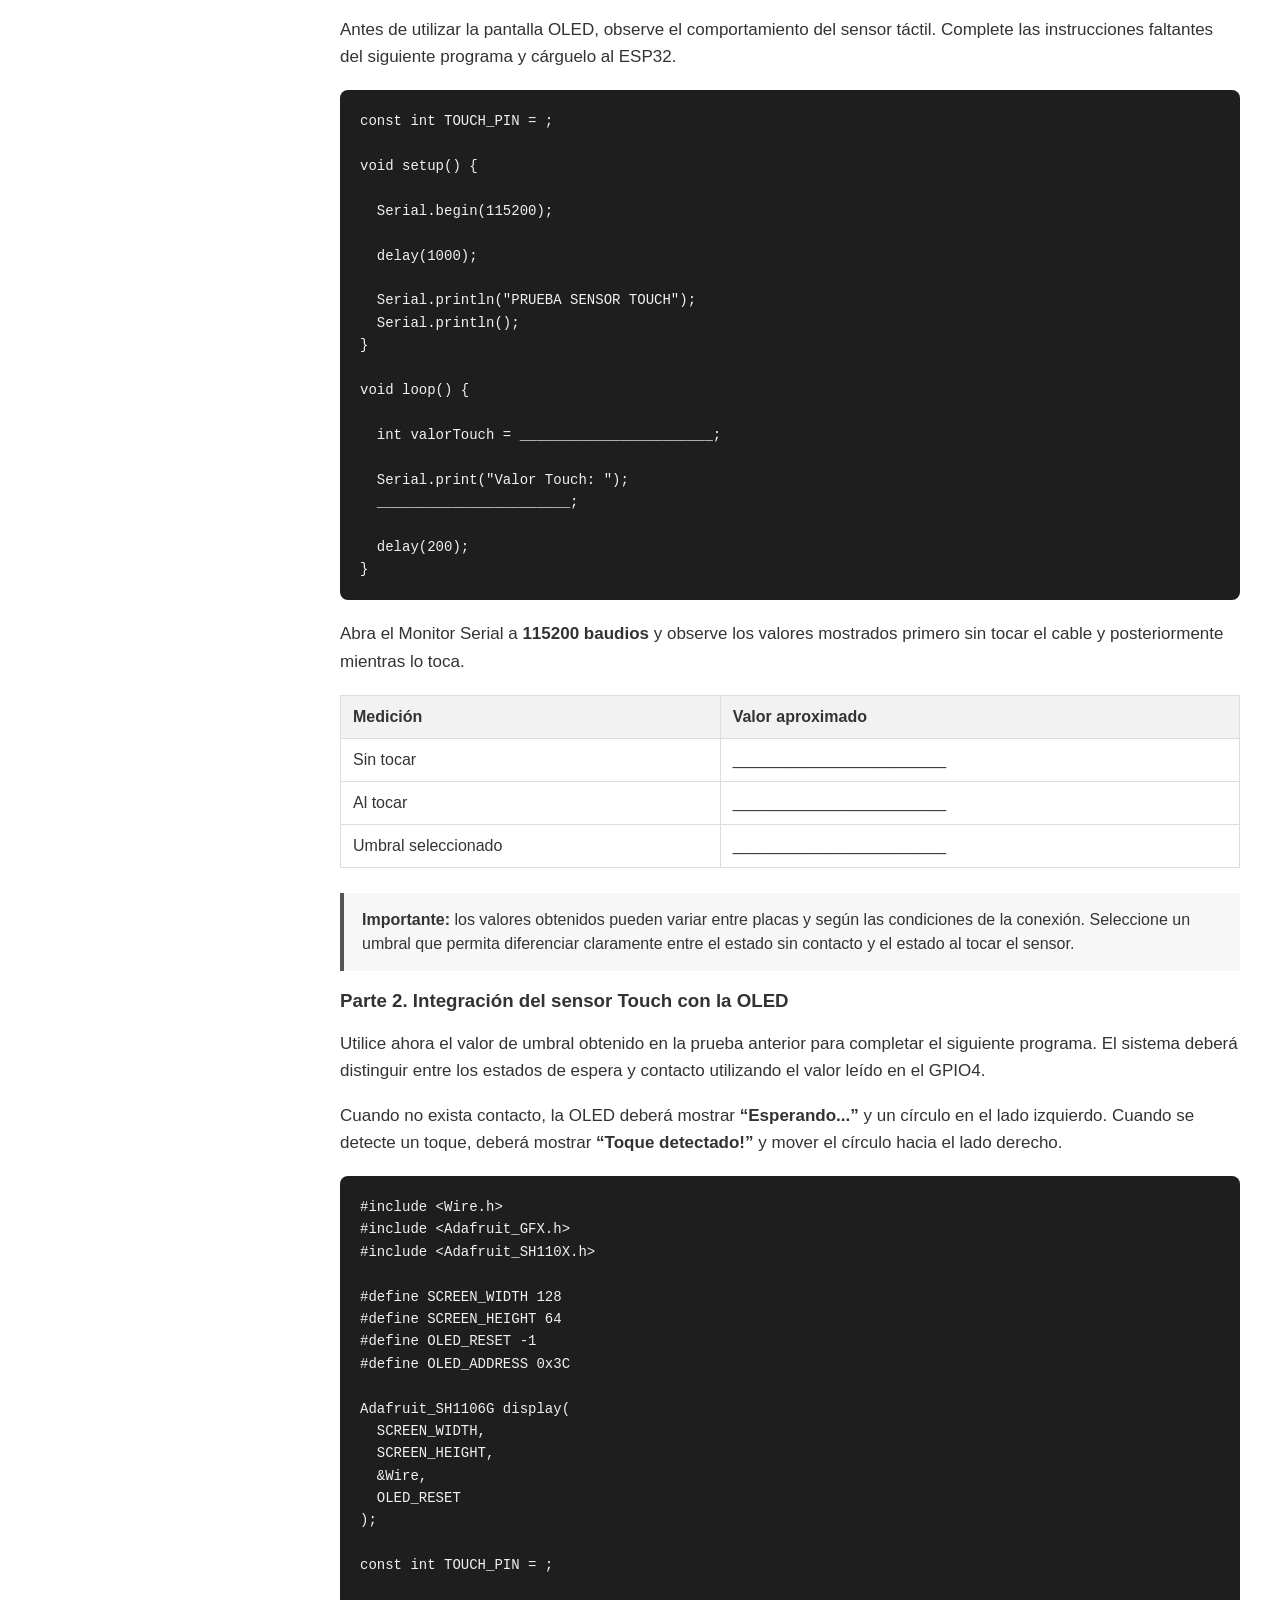
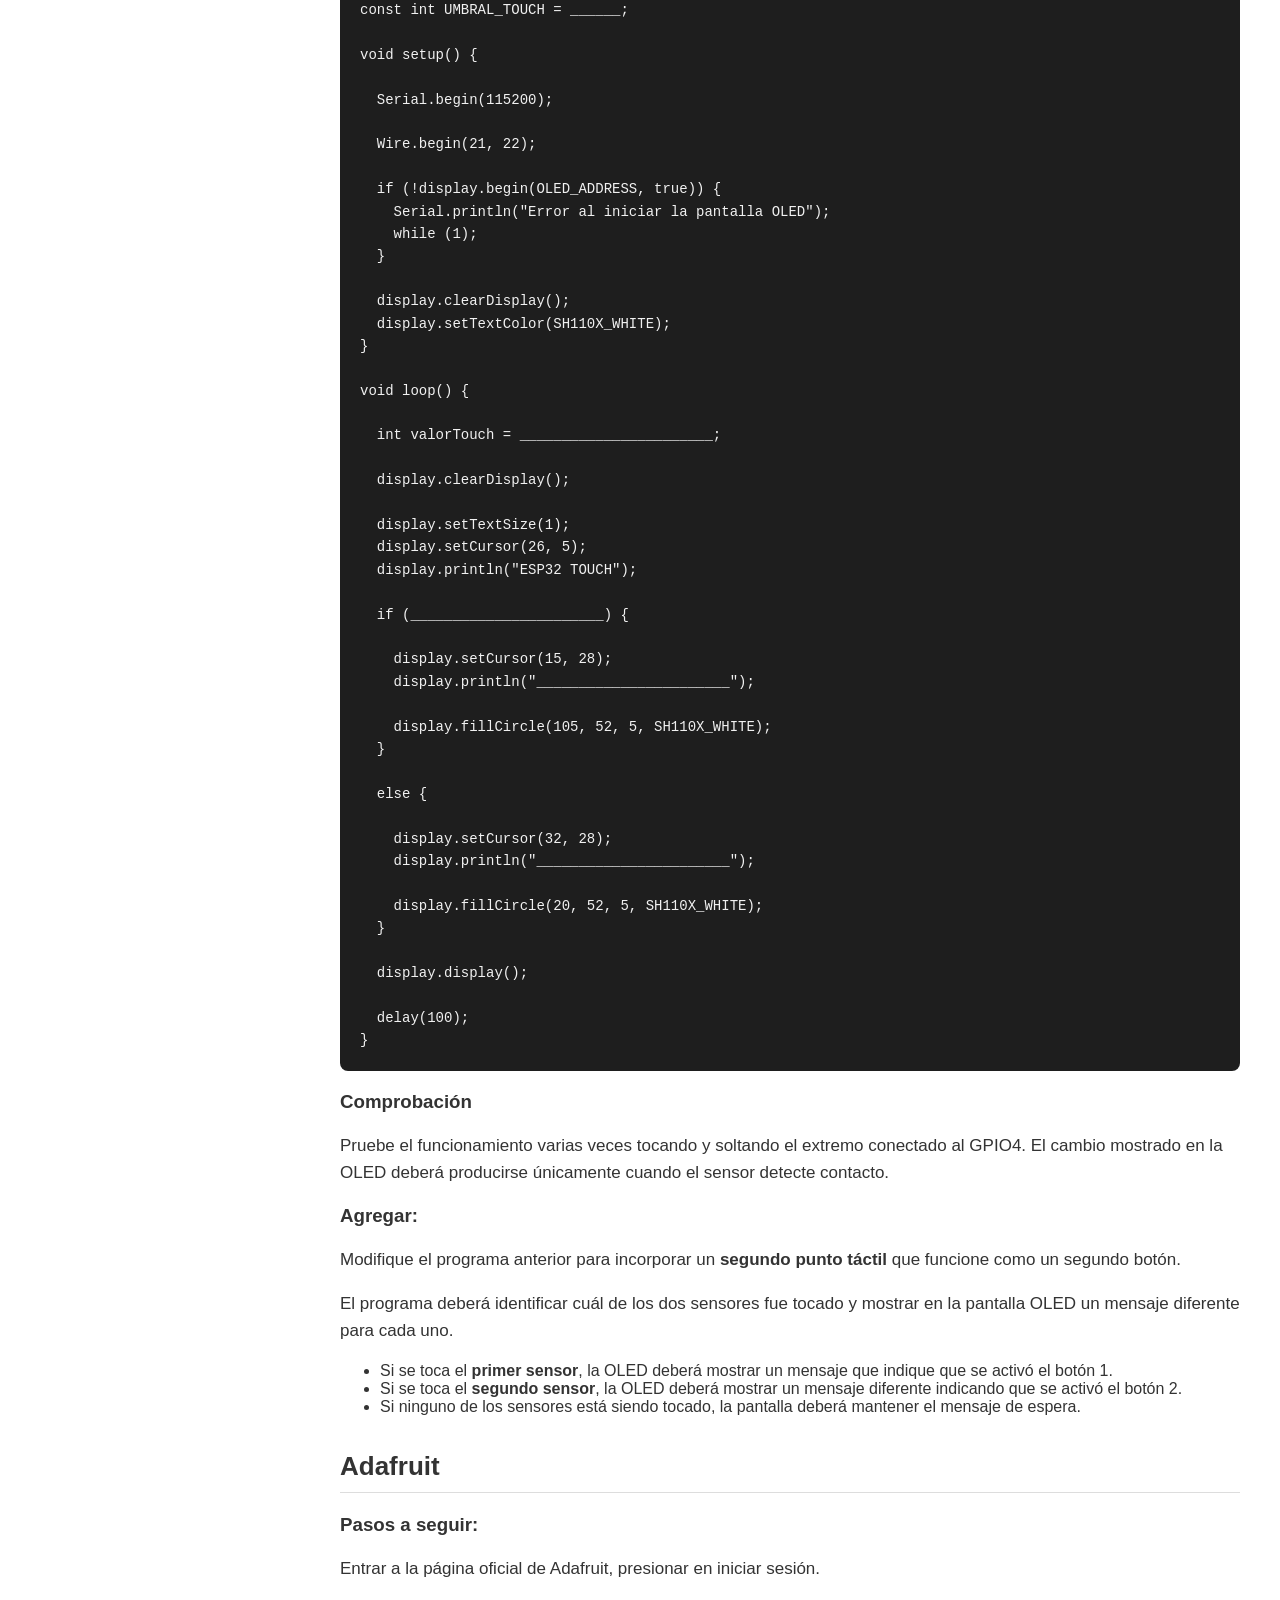
==== commit fa0b7555: "Modify program to add second touch point Updated instructions to include a second touch point." ====
--- a/index.html
+++ b/index.html
@@ -788,7 +788,6 @@
 <p>
     Modifique el programa anterior para incorporar un
     <strong>segundo punto táctil</strong> que funcione como un segundo botón.
-    Para ello, conecte otro cable a un pin Touch disponible del ESP32.
 </p>
 
 <p>
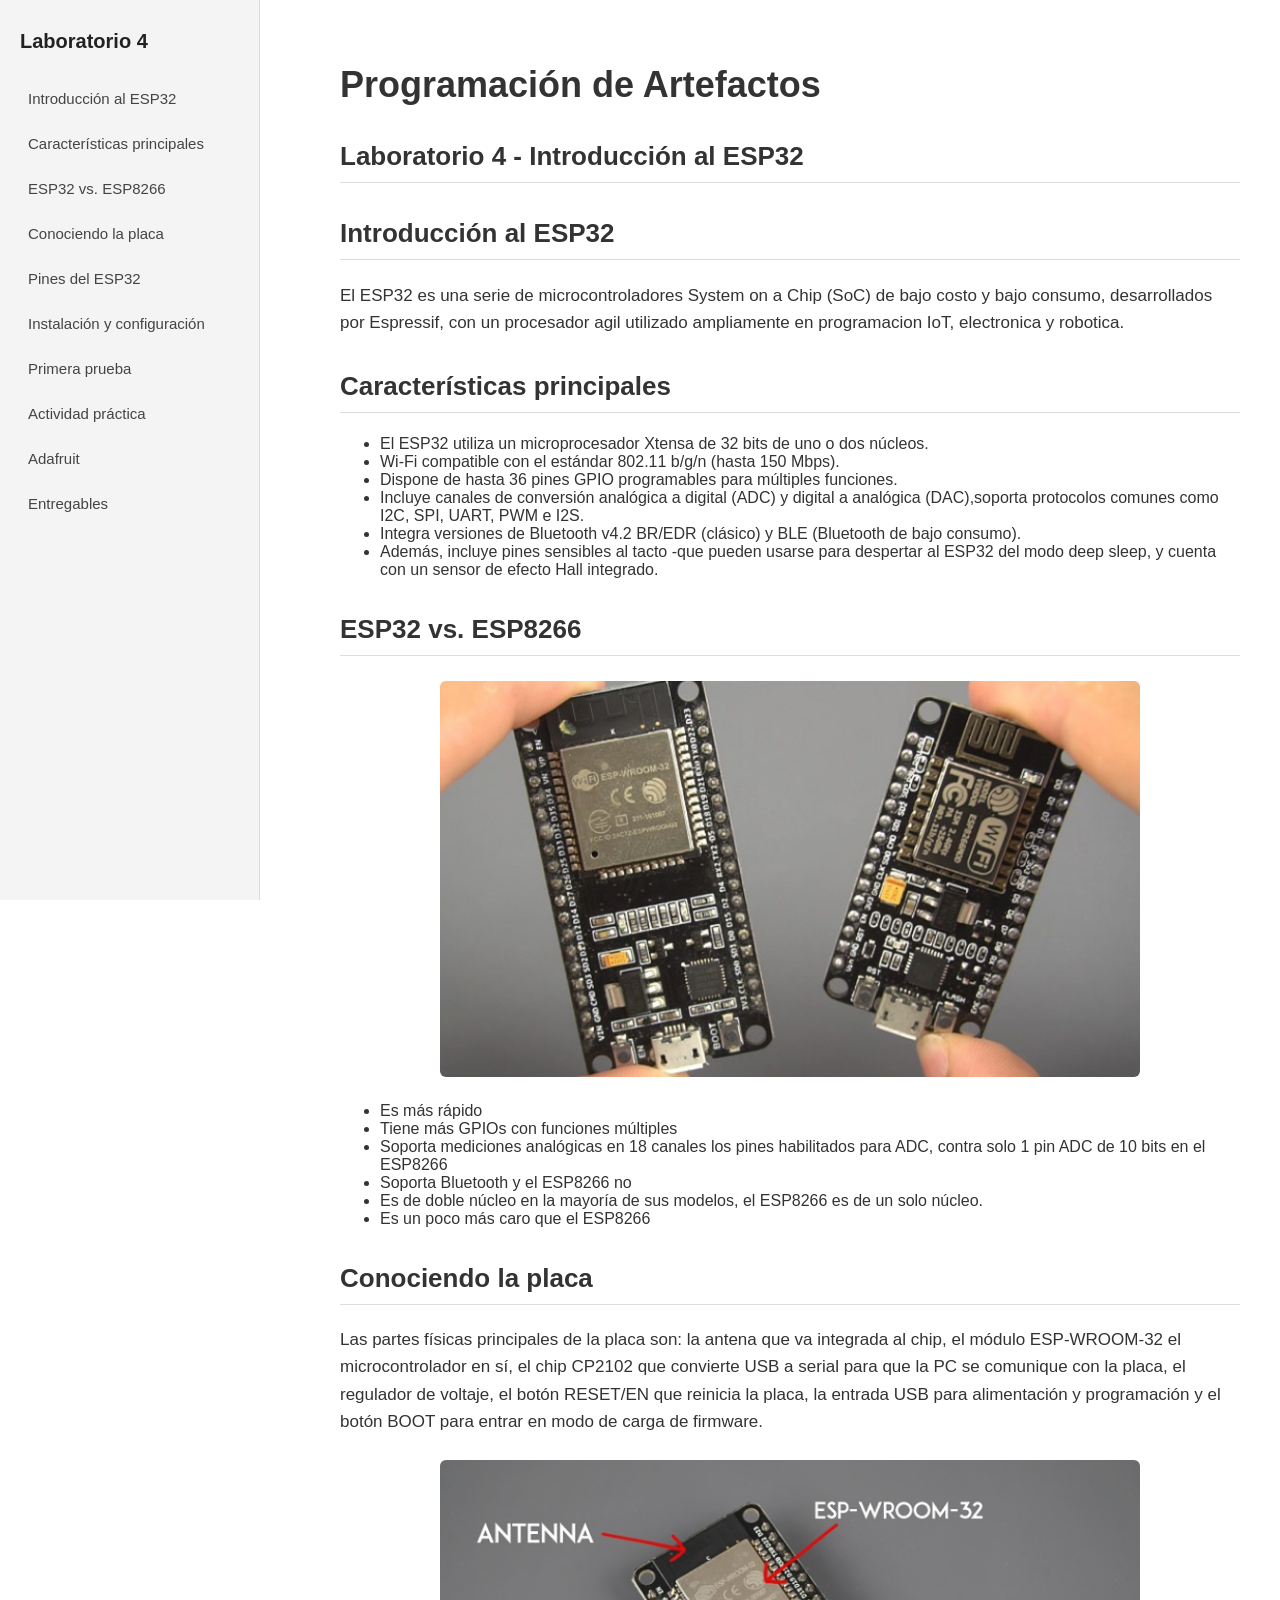
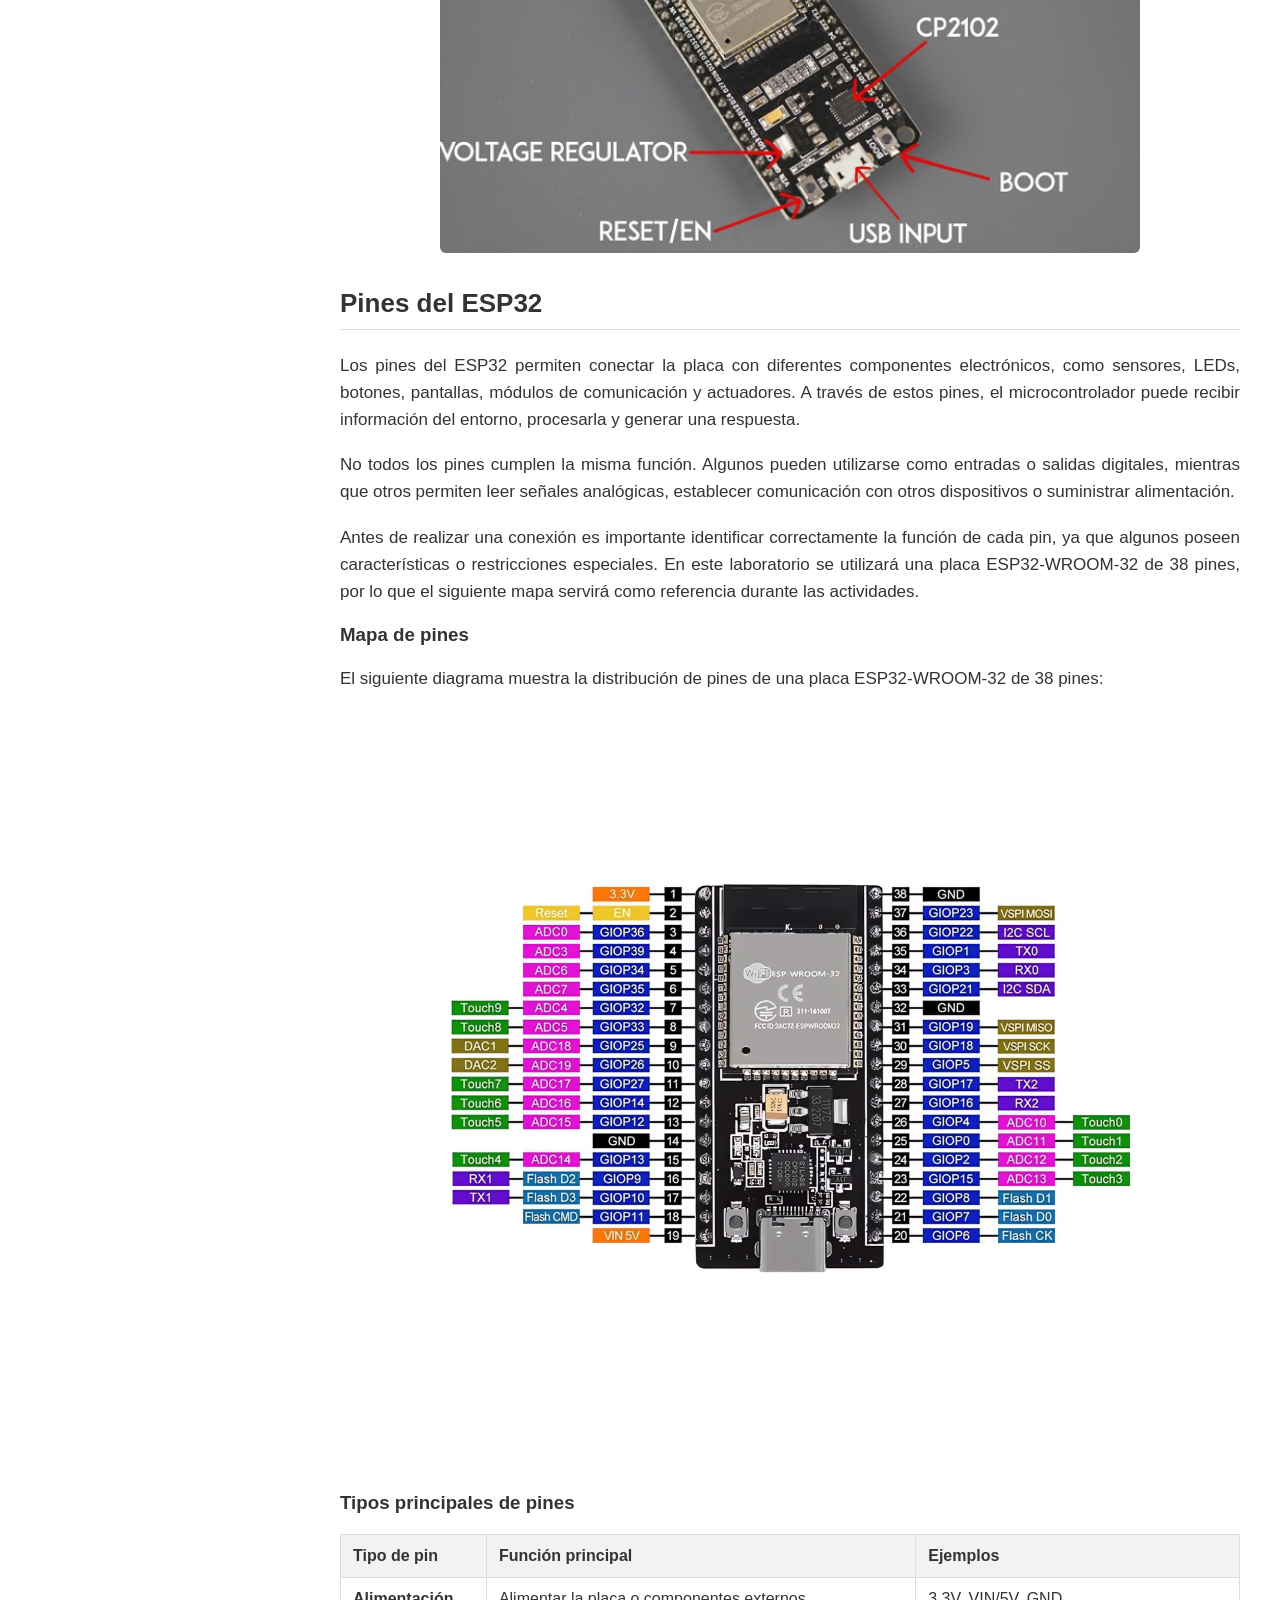
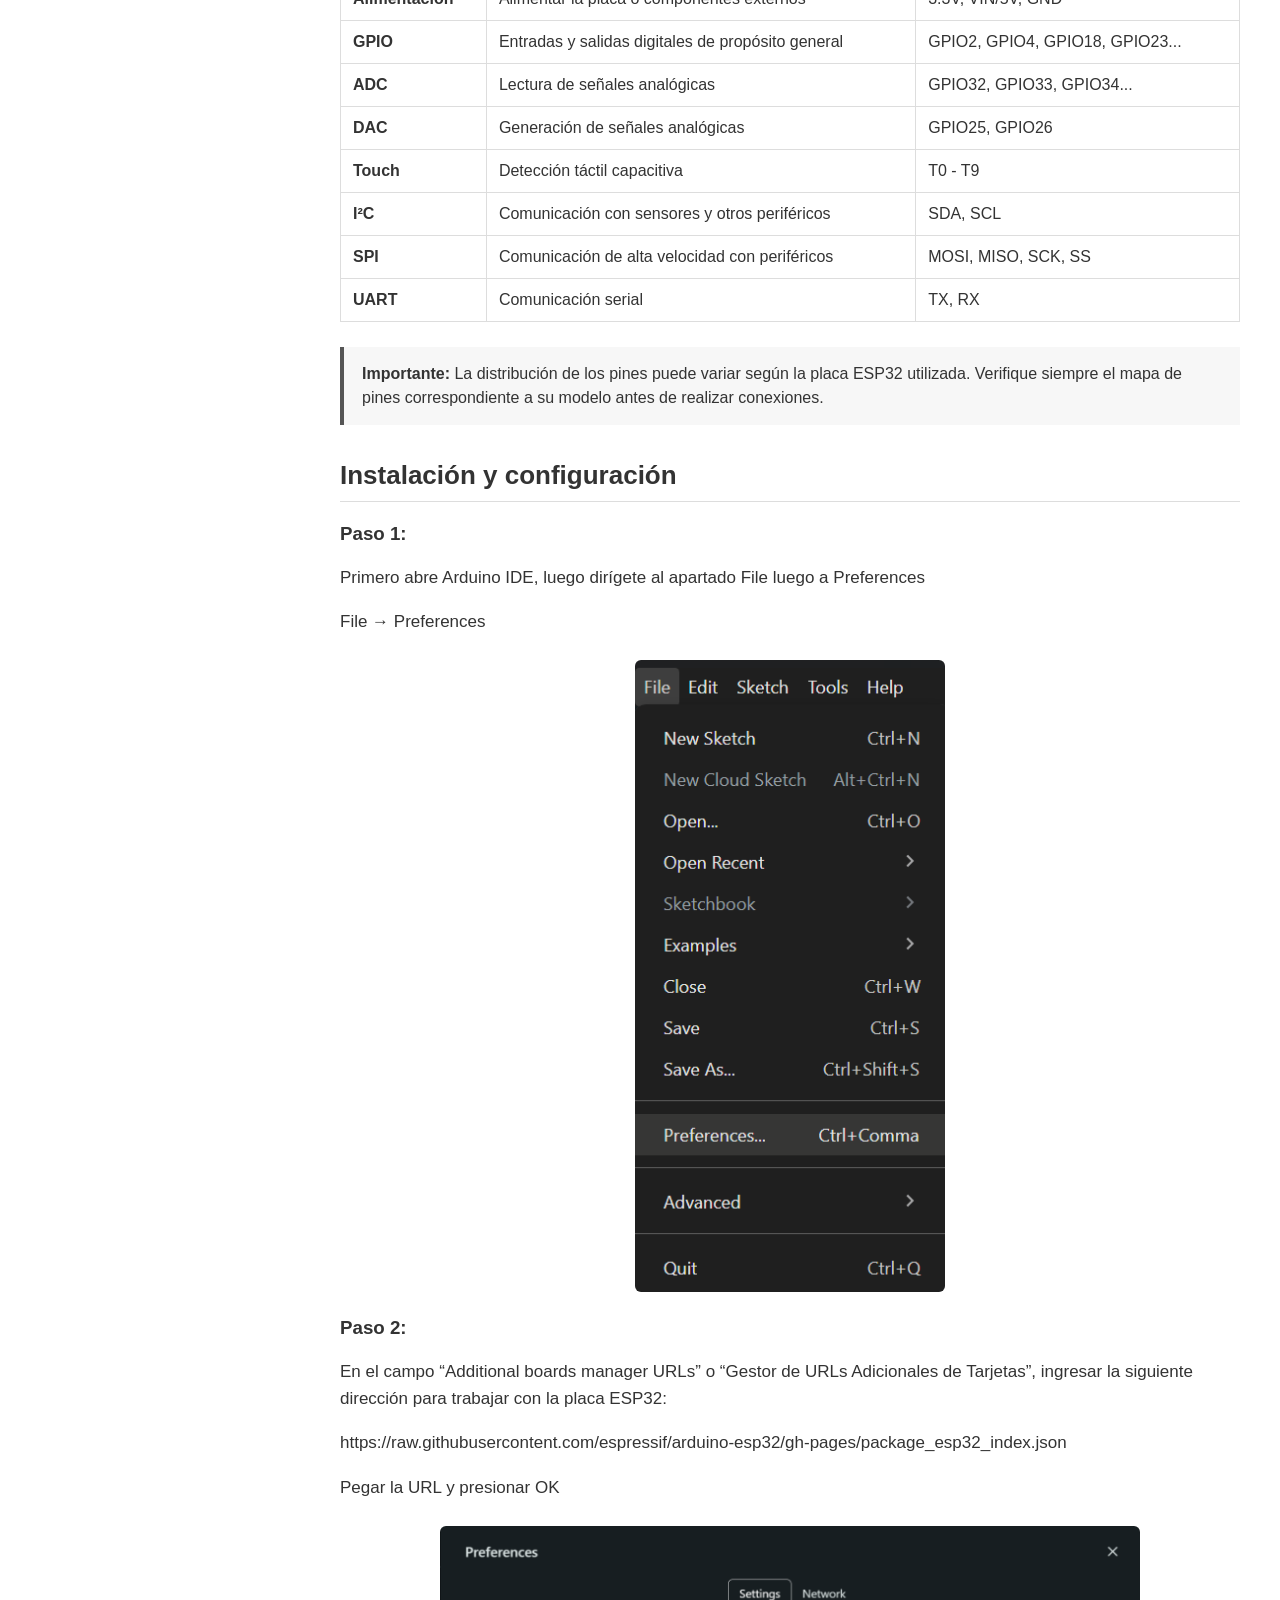
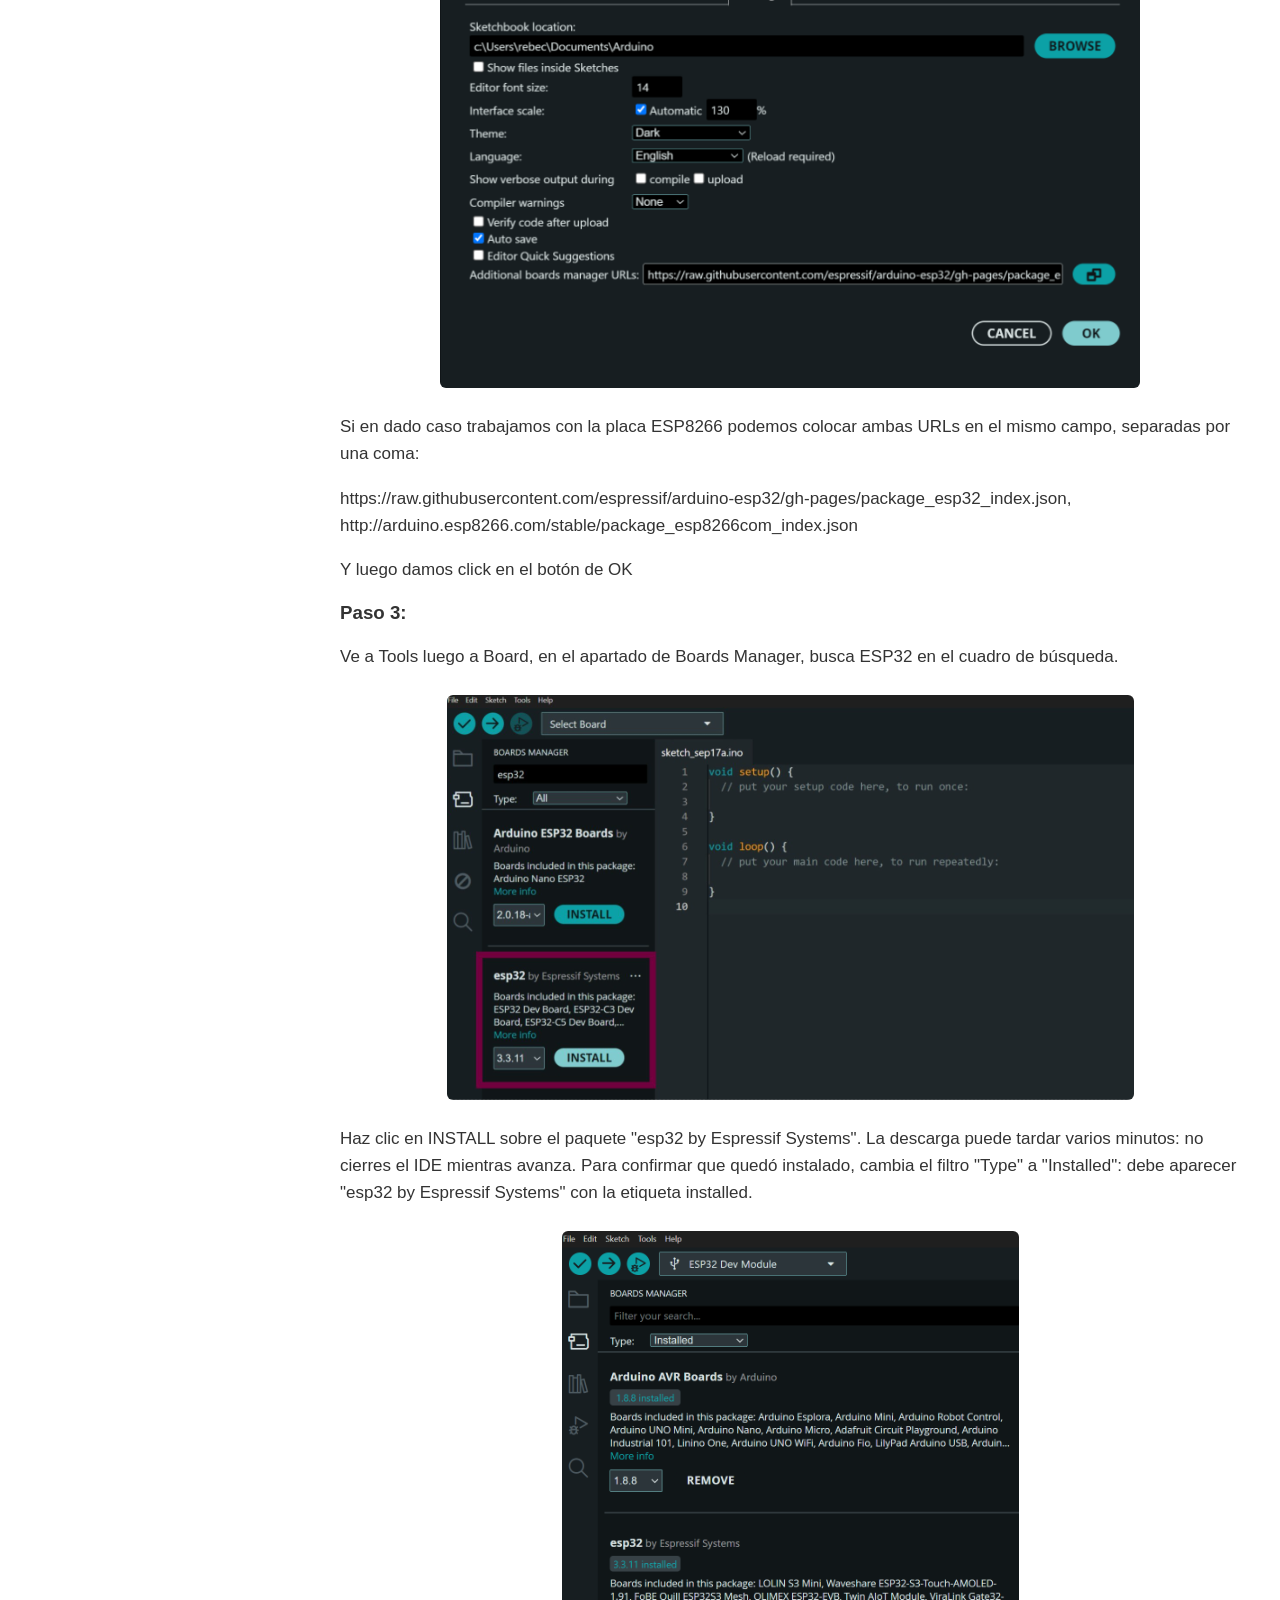
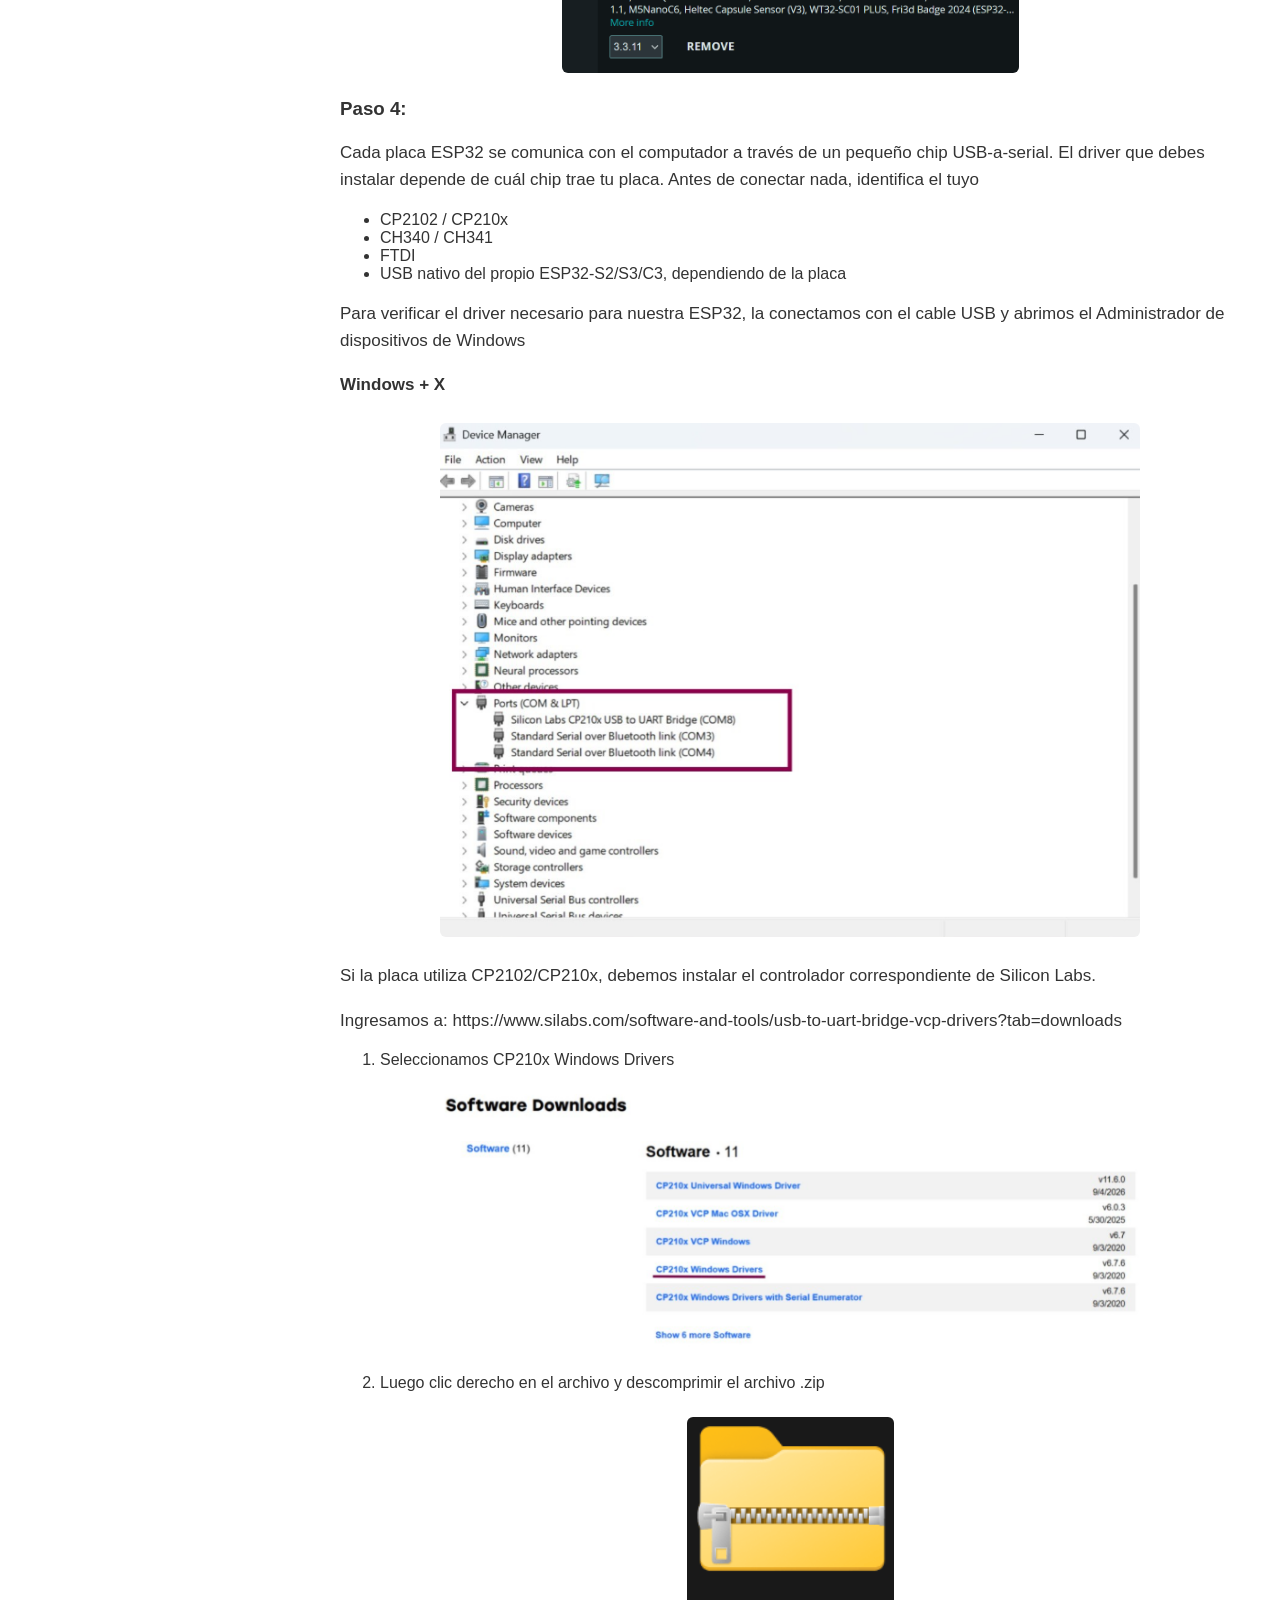
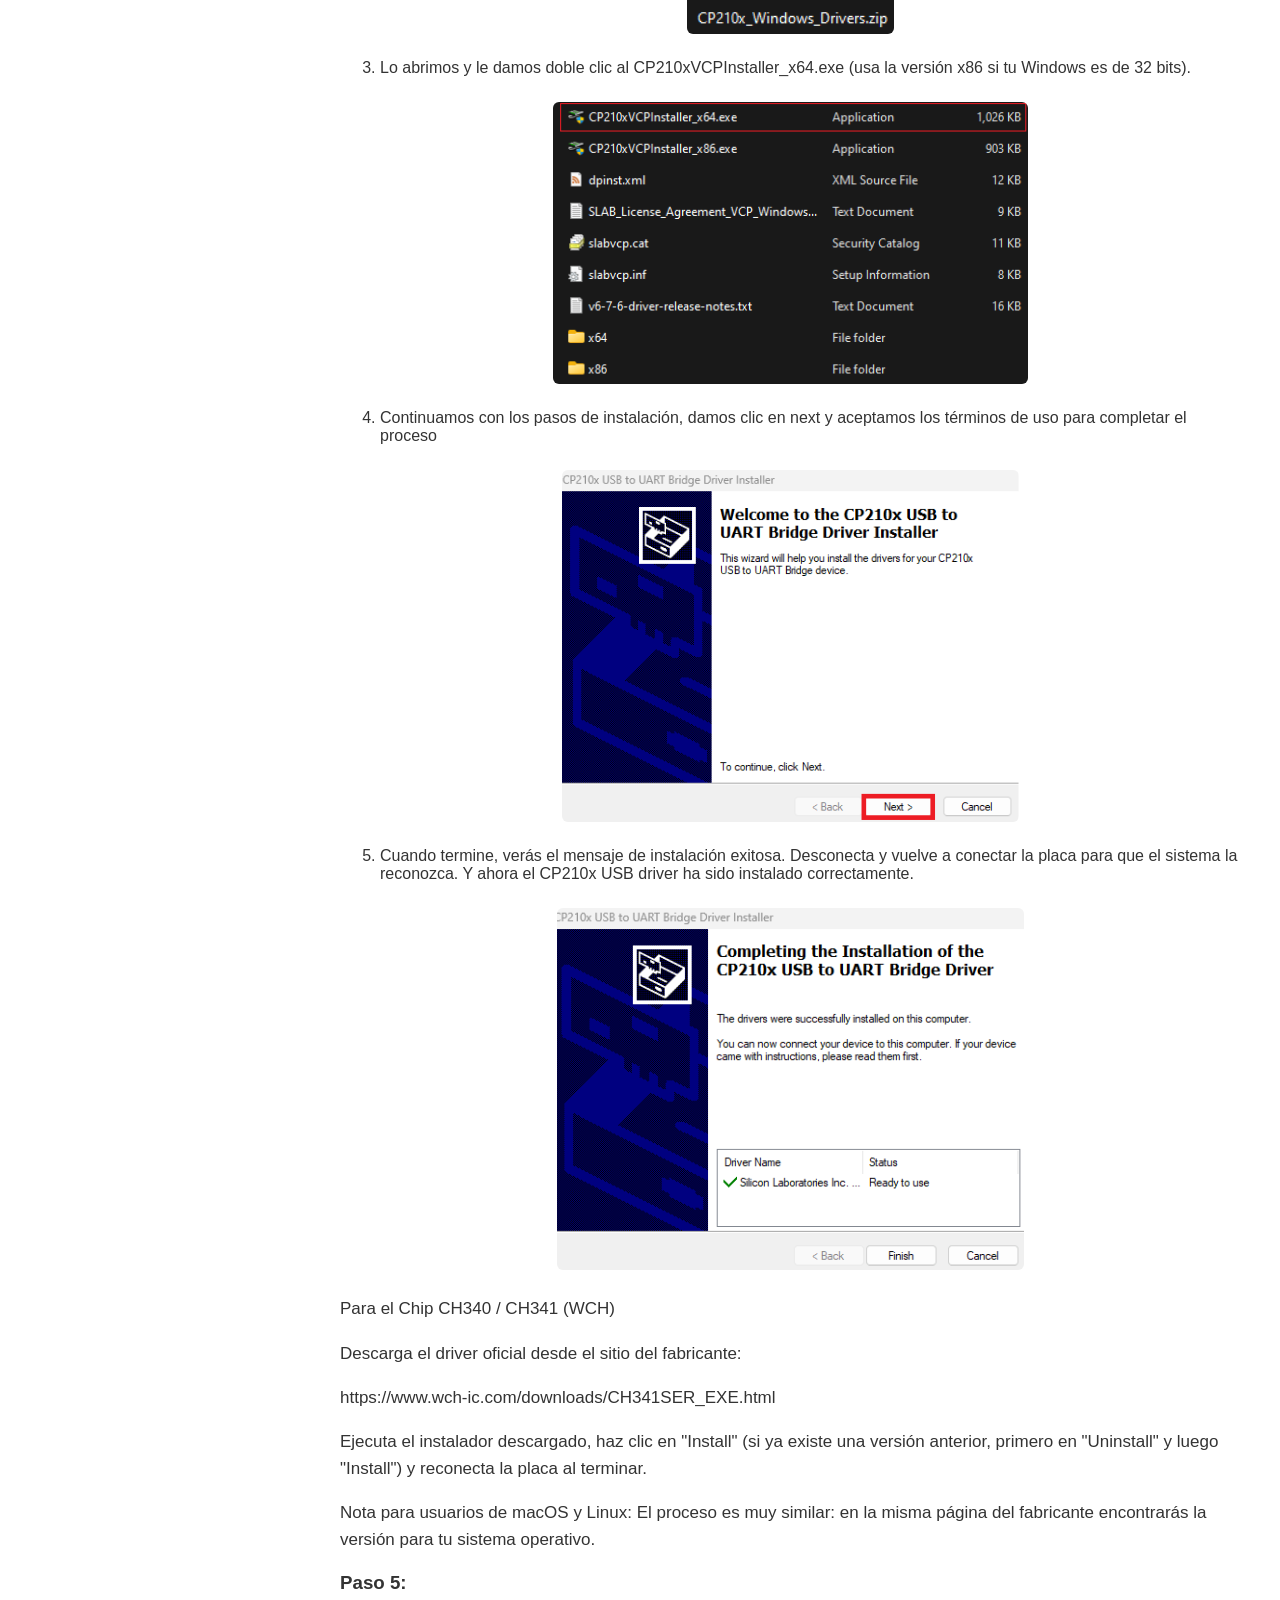
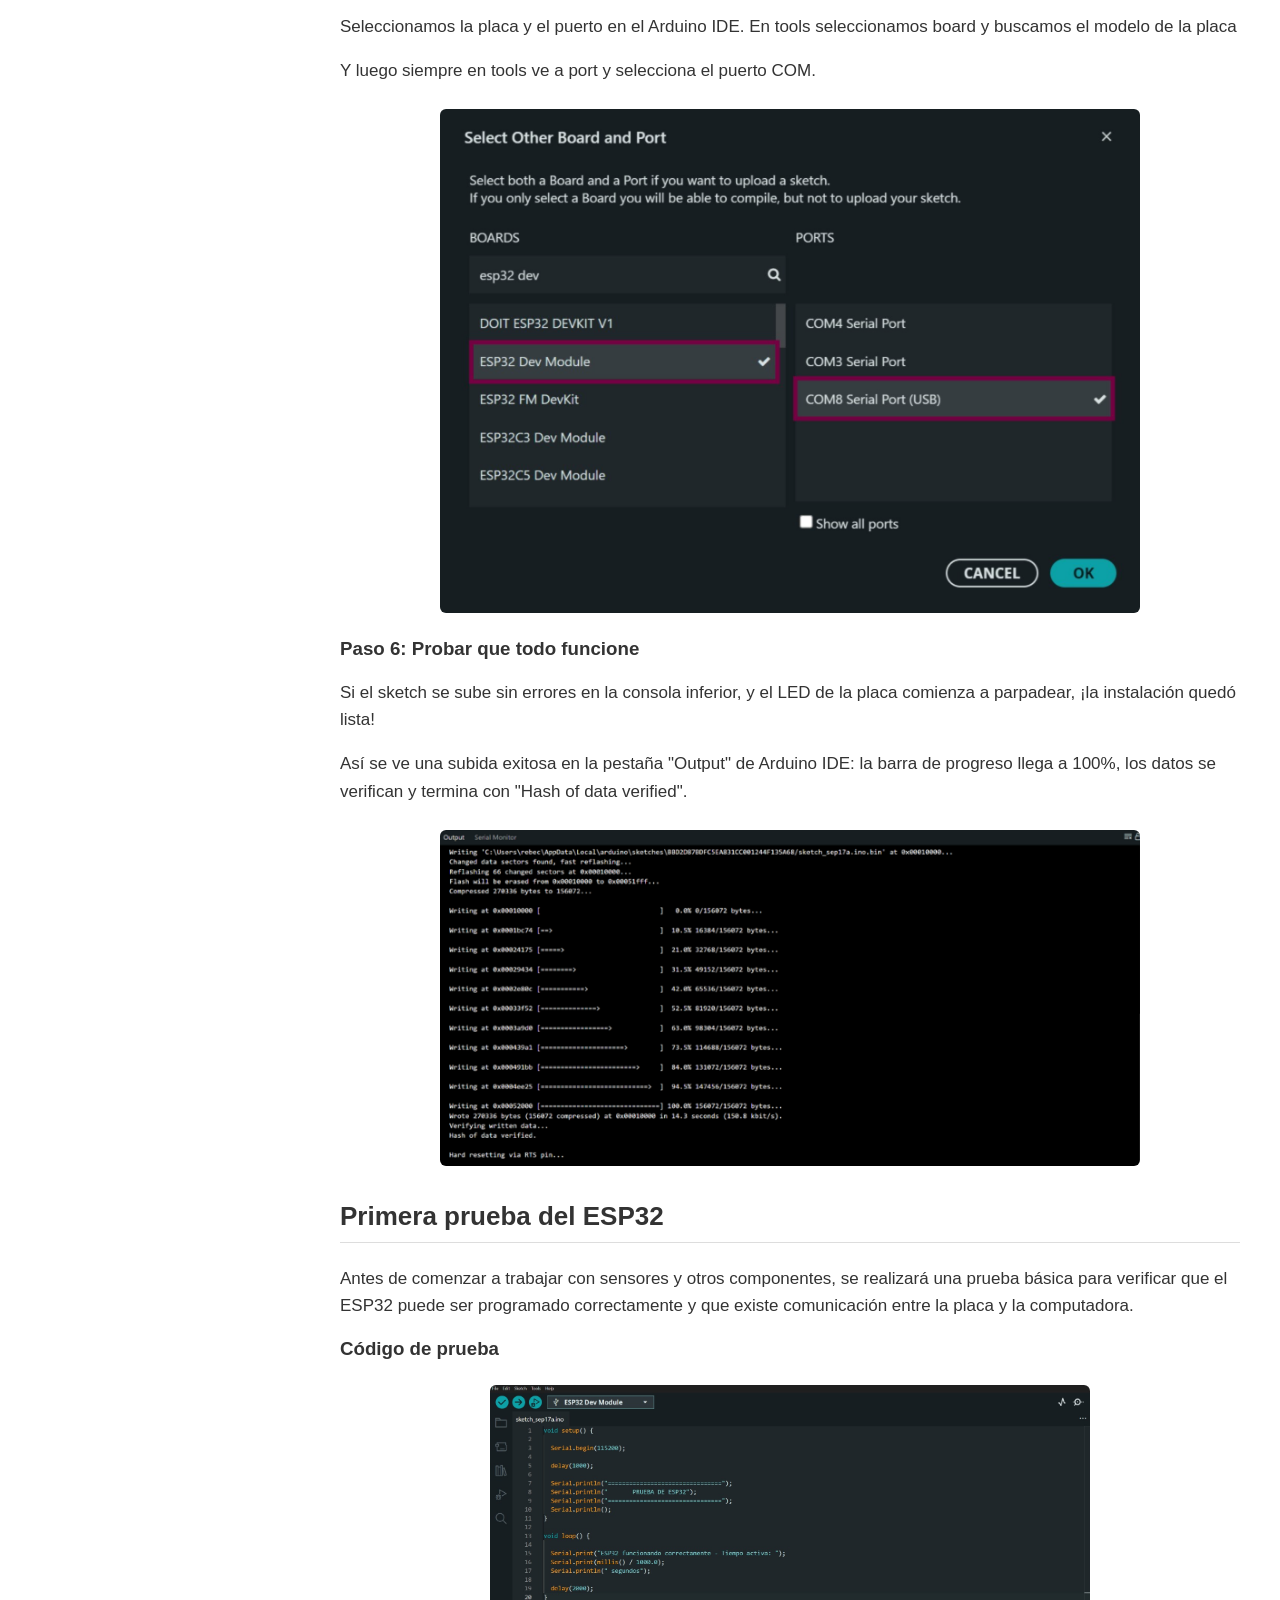
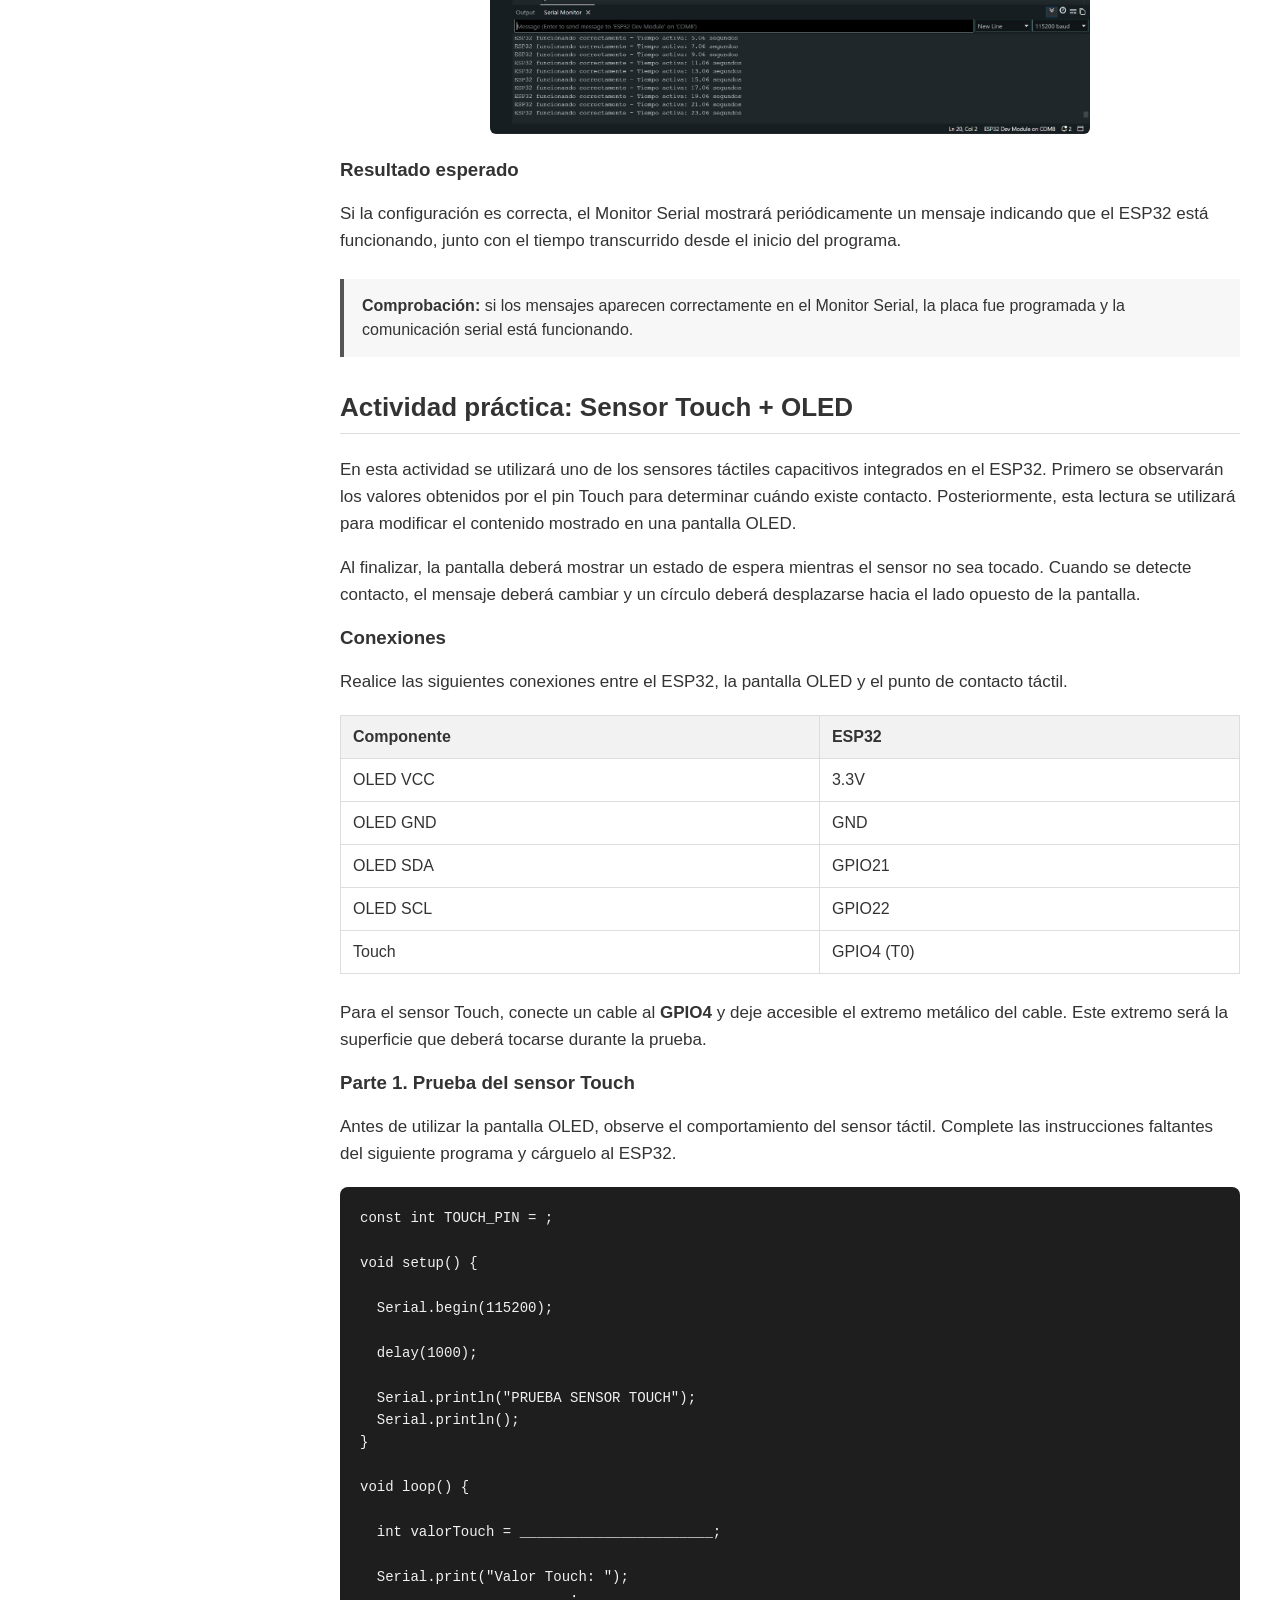
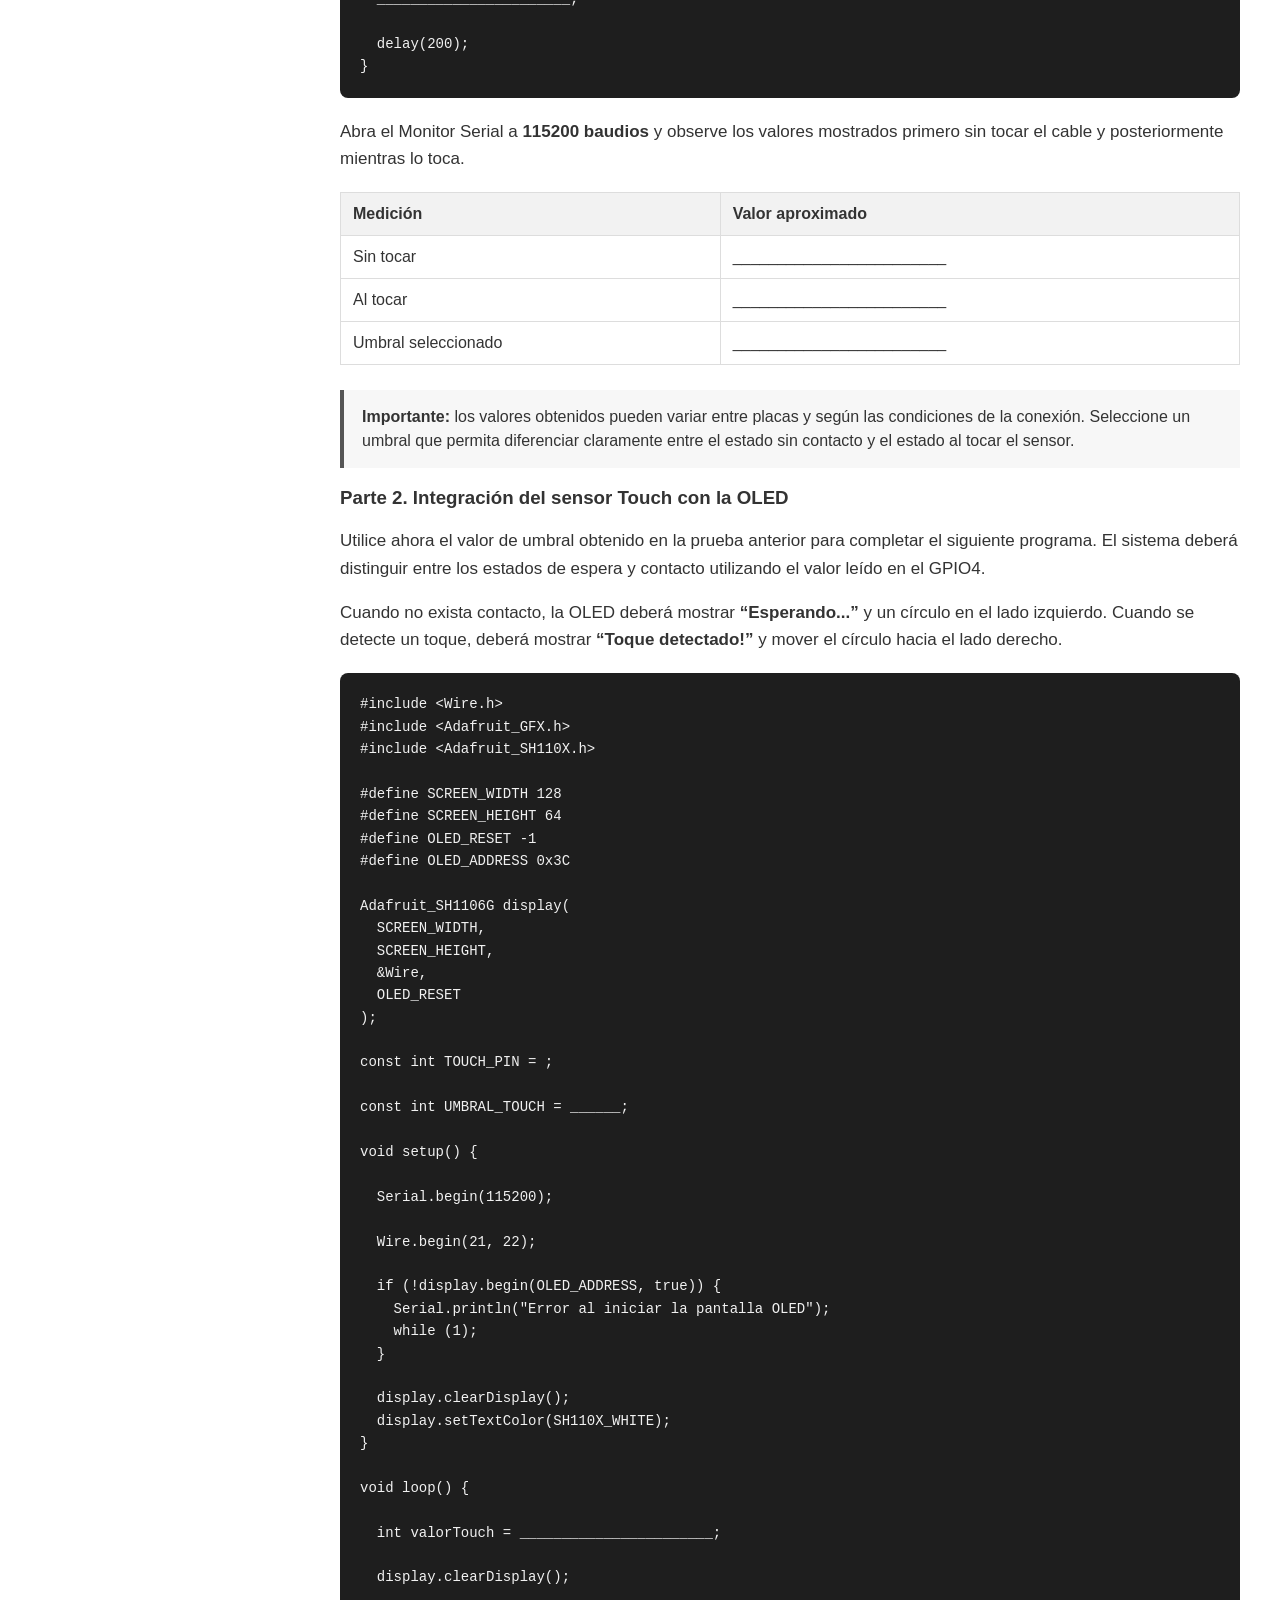
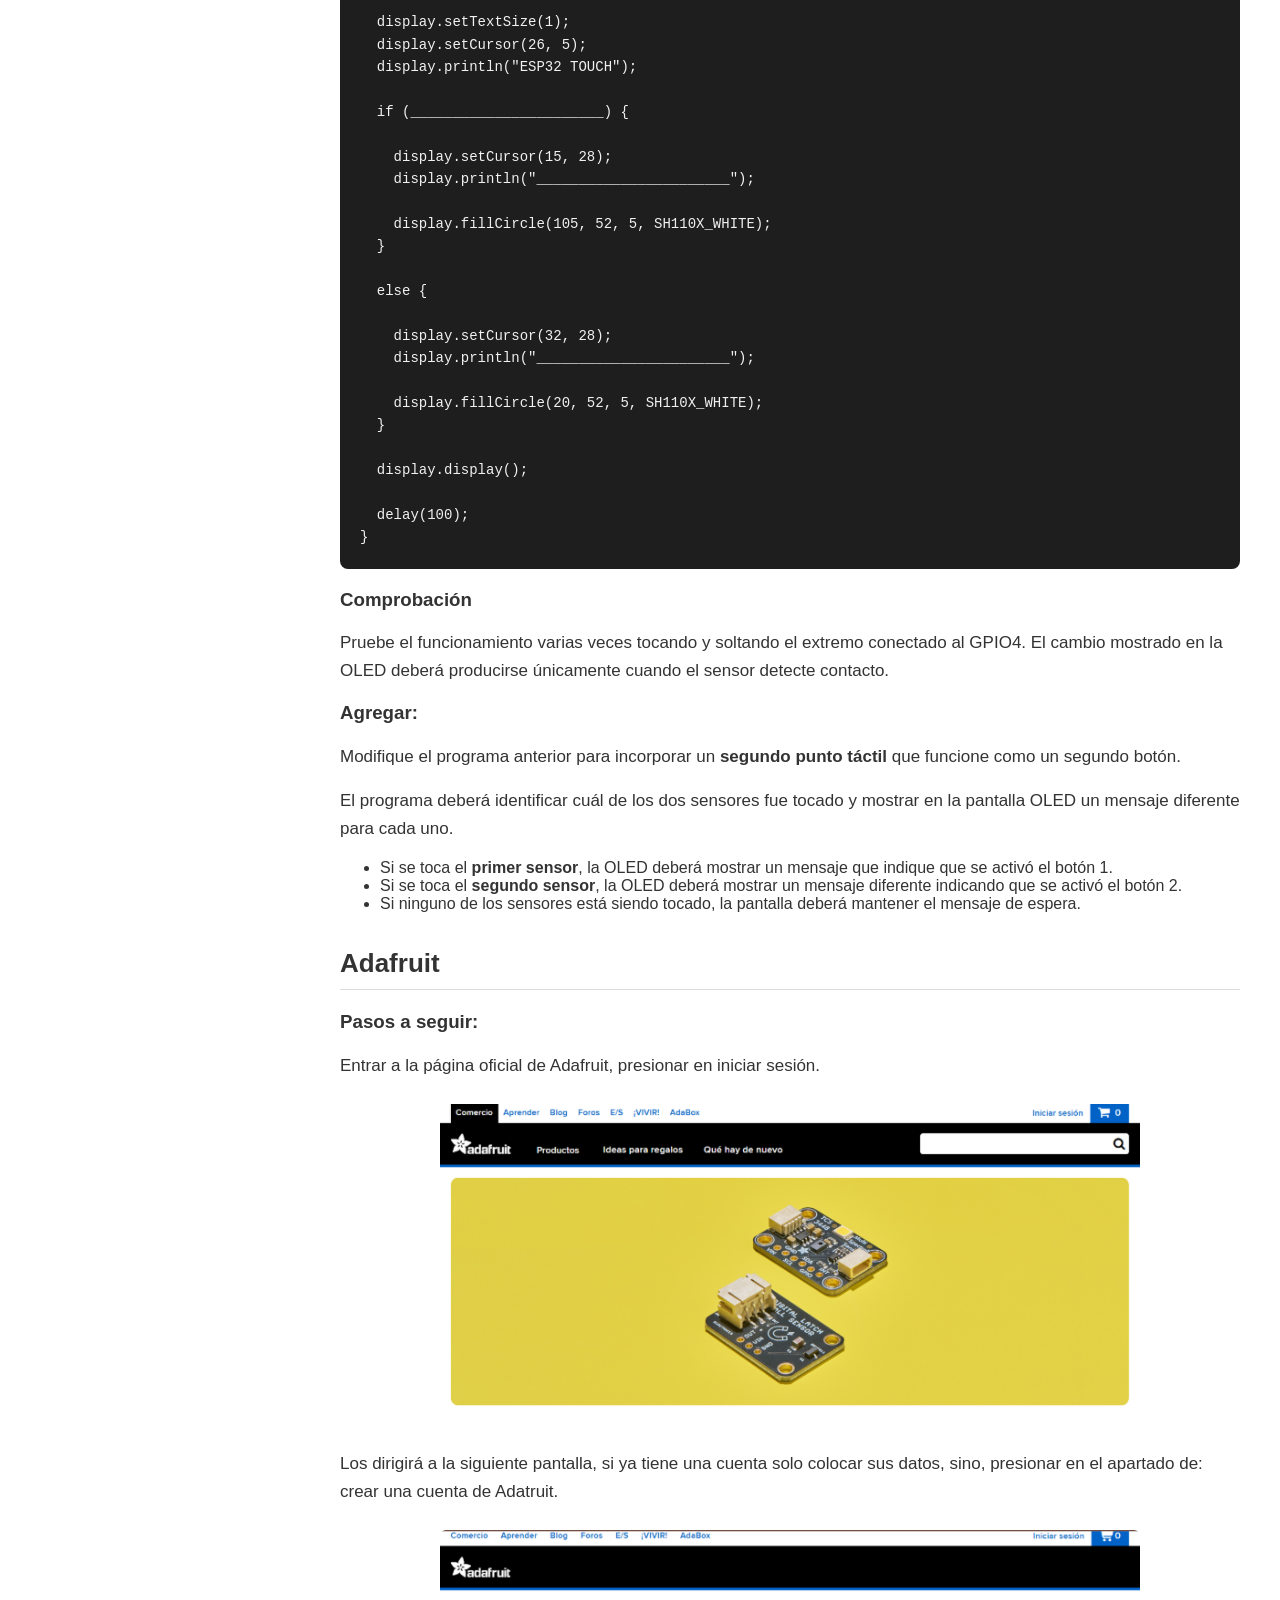
==== commit f75e19ab: "Remove ESP32 code and image from index.html Removed ESP32 code example and redundant image." ====
--- a/index.html
+++ b/index.html
@@ -513,26 +513,11 @@
 
     <h3>Código de prueba</h3>
 
-    <pre><code>void setup() {
-
-  Serial.begin(115200);
-
-  delay(1000);
-
-  Serial.println("================================");
-  Serial.println("       PRUEBA DE ESP32");
-  Serial.println("================================");
-  Serial.println();
-}
-
-void loop() {
-
-  Serial.print("ESP32 funcionando correctamente - Tiempo activo: ");
-  Serial.print(millis() / 1000.0);
-  Serial.println(" segundos");
-
-  delay(2000);
-}</code></pre>
+    <img
+    src="imagenes/prueba-monitor-serial.jpeg"
+    alt="Resultado de la prueba del ESP32 en el Monitor Serial de Arduino IDE"
+    class="imagen-prueba"
+>
 
 <h3>Resultado esperado</h3>
 
@@ -541,12 +526,6 @@
     periódicamente un mensaje indicando que el ESP32 está funcionando,
     junto con el tiempo transcurrido desde el inicio del programa.
 </p>
-
-<img
-    src="imagenes/prueba-monitor-serial.jpeg"
-    alt="Resultado de la prueba del ESP32 en el Monitor Serial de Arduino IDE"
-    class="imagen-prueba"
->
 
     <div class="advertencia">
         <strong>Comprobación:</strong>
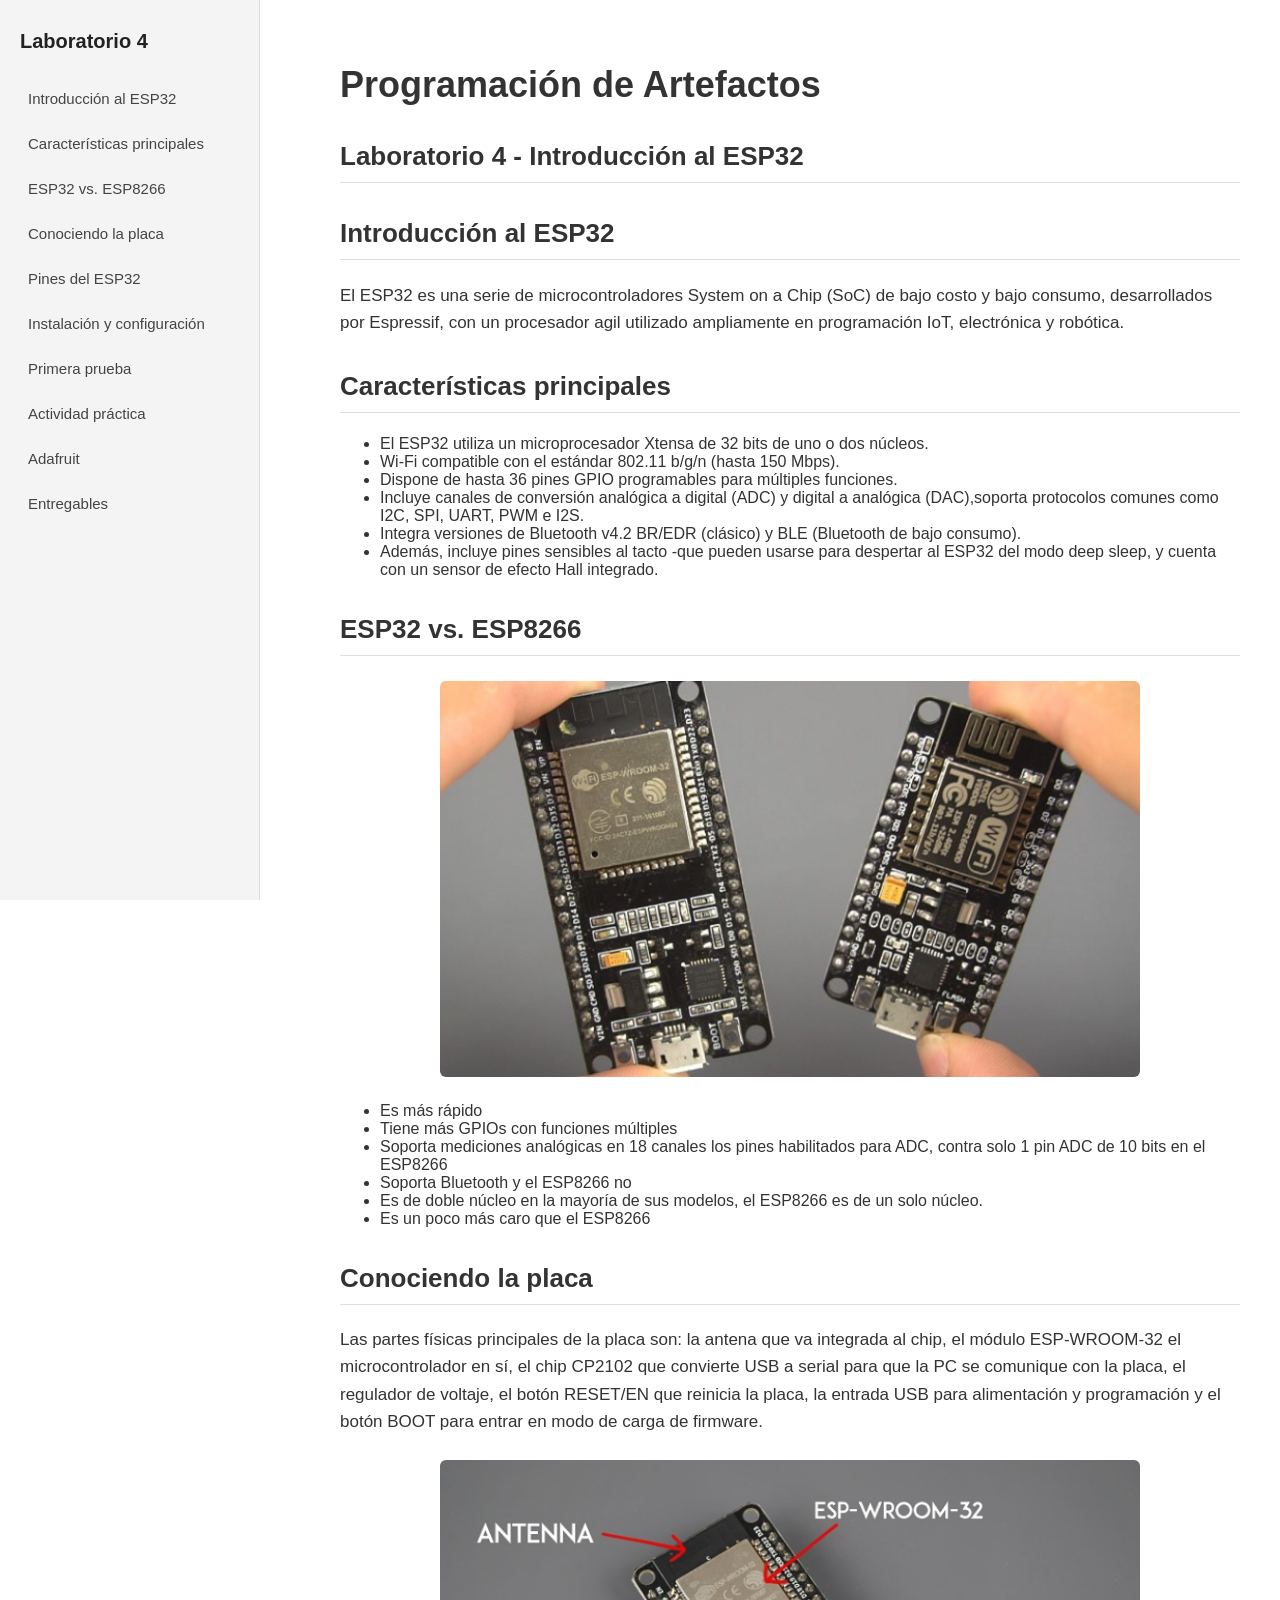
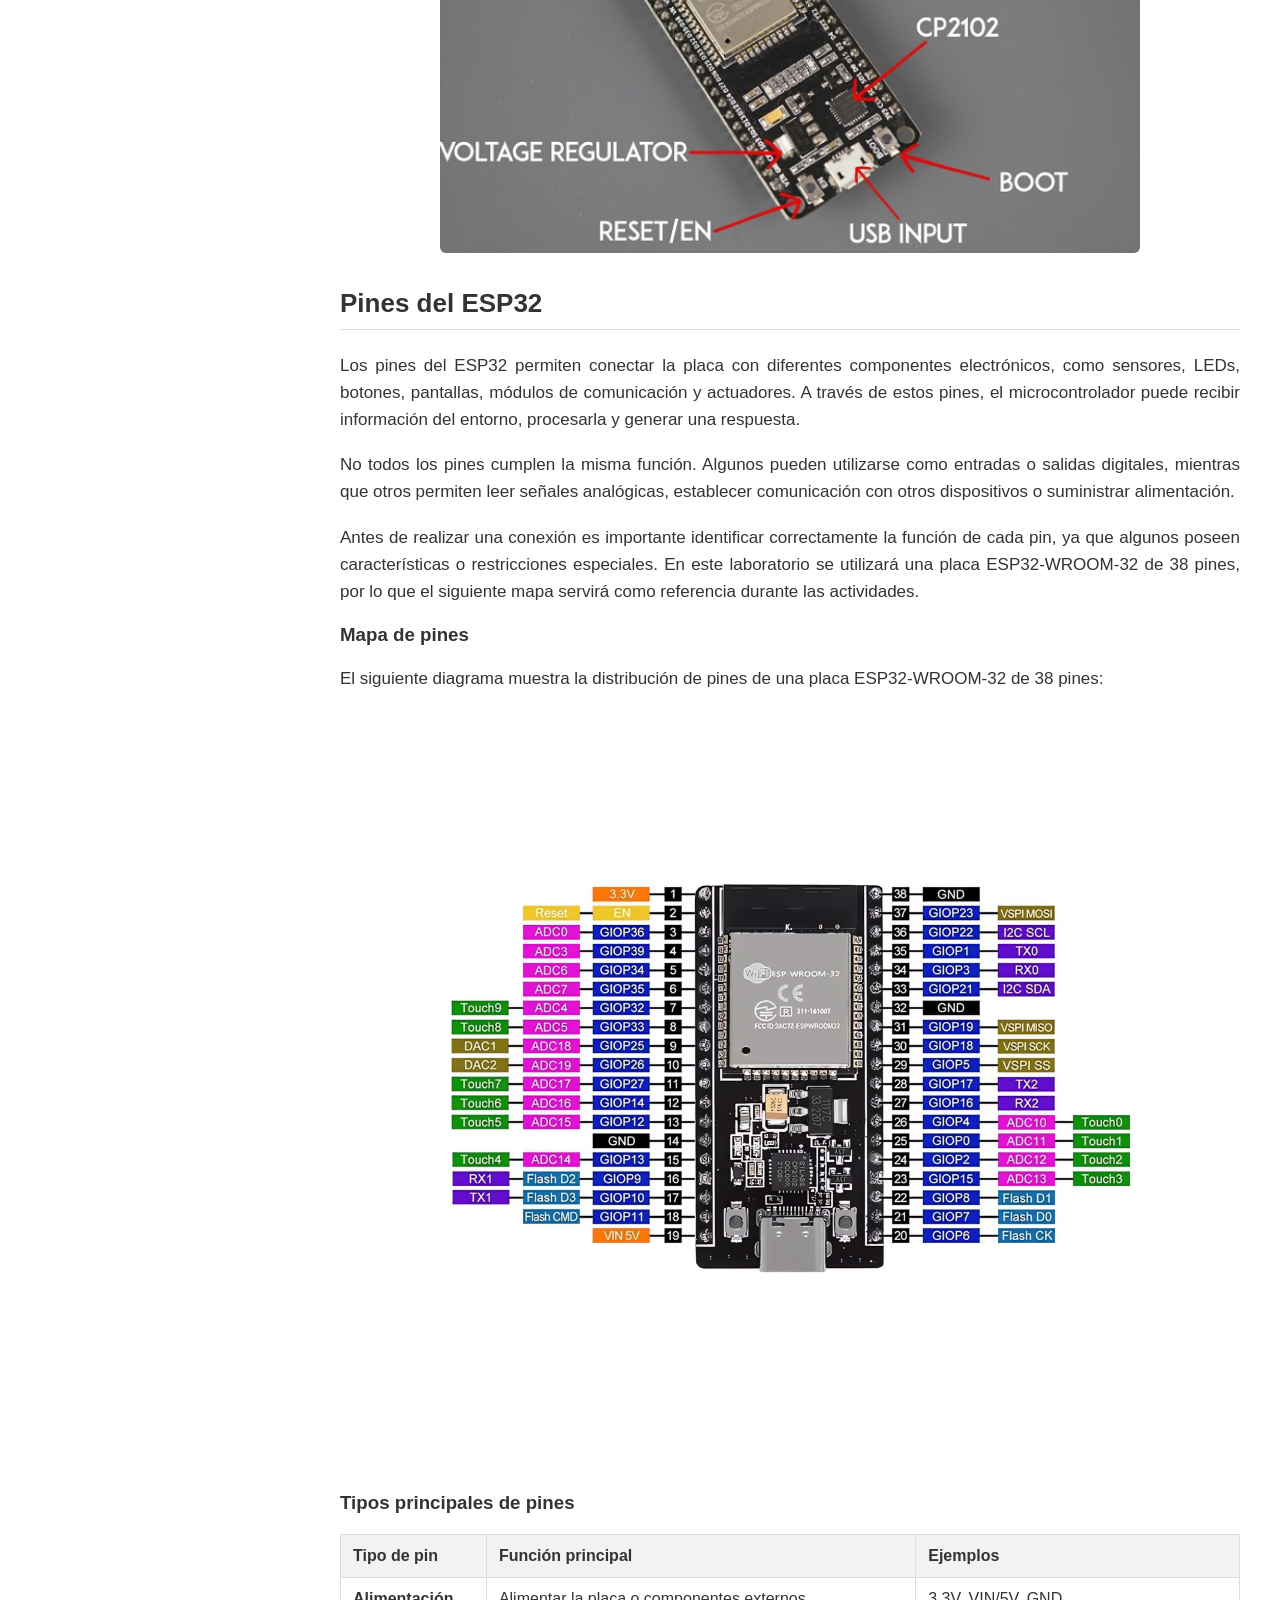
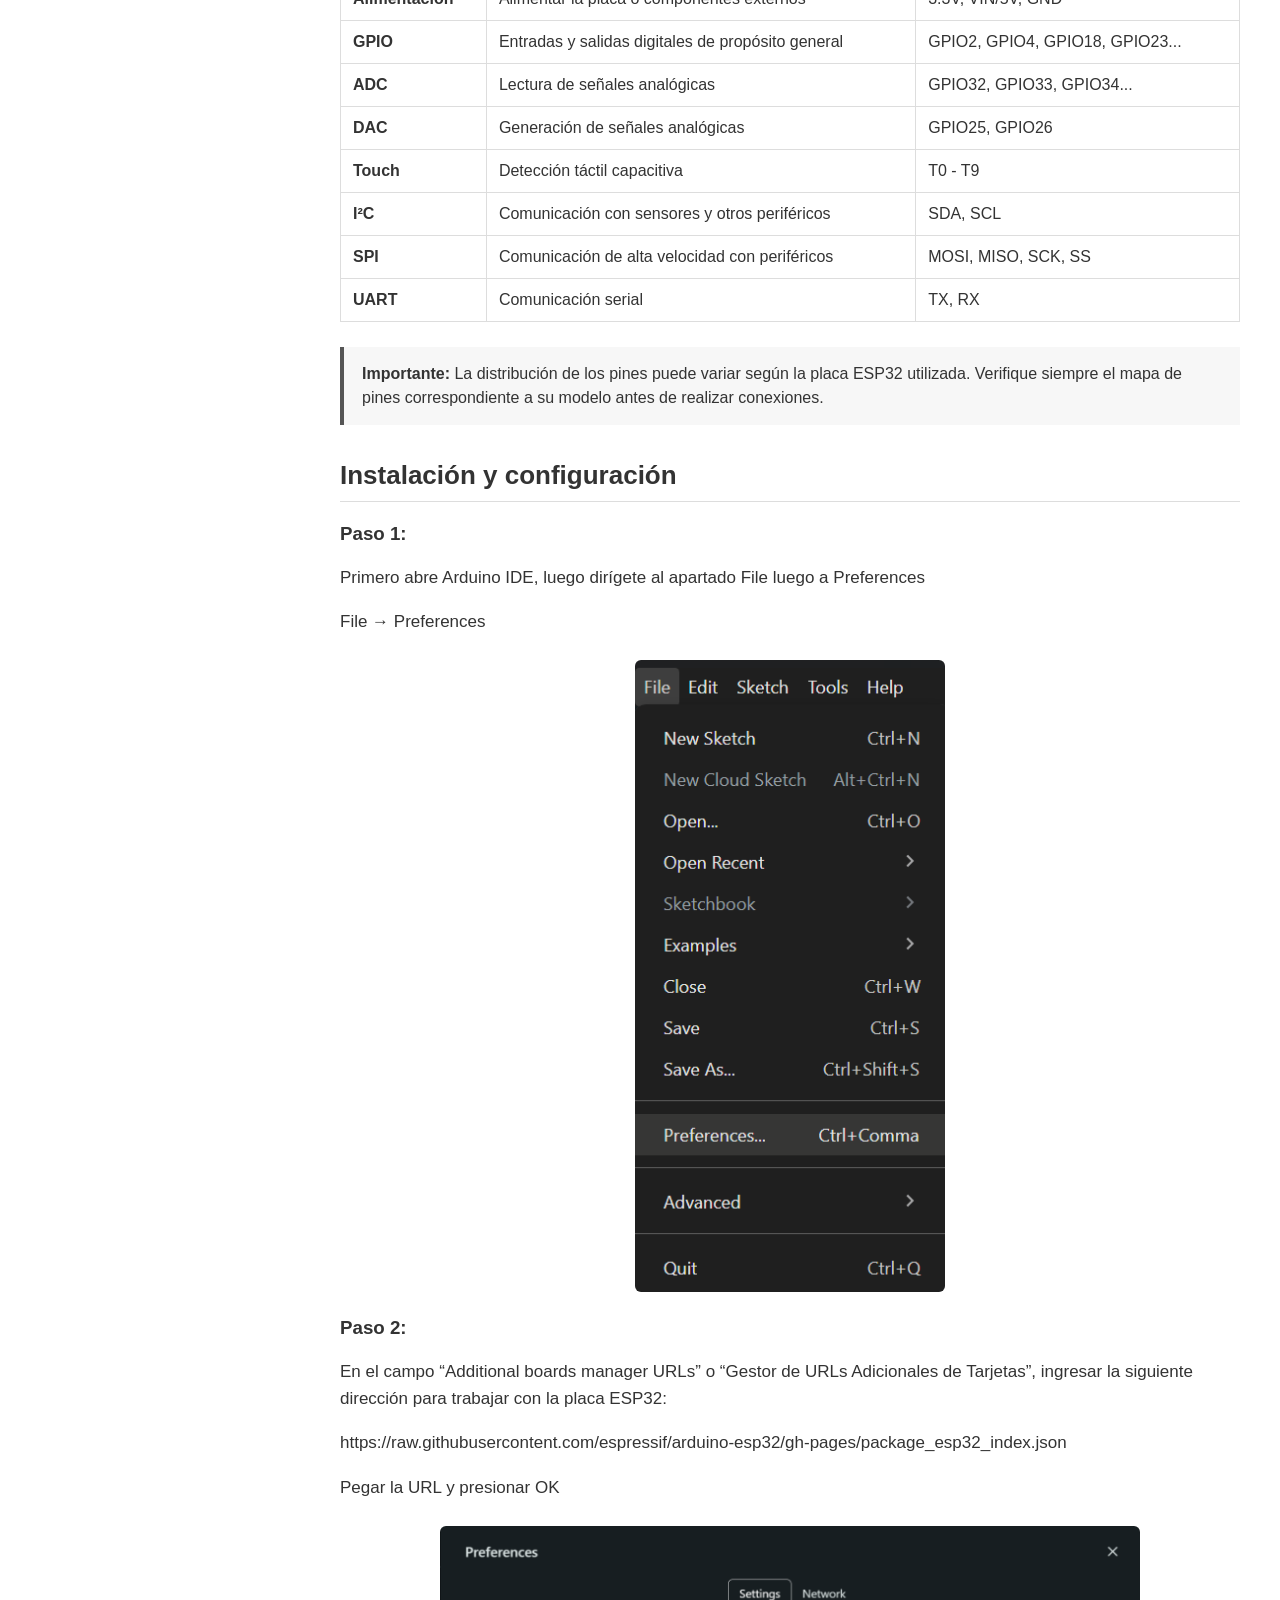
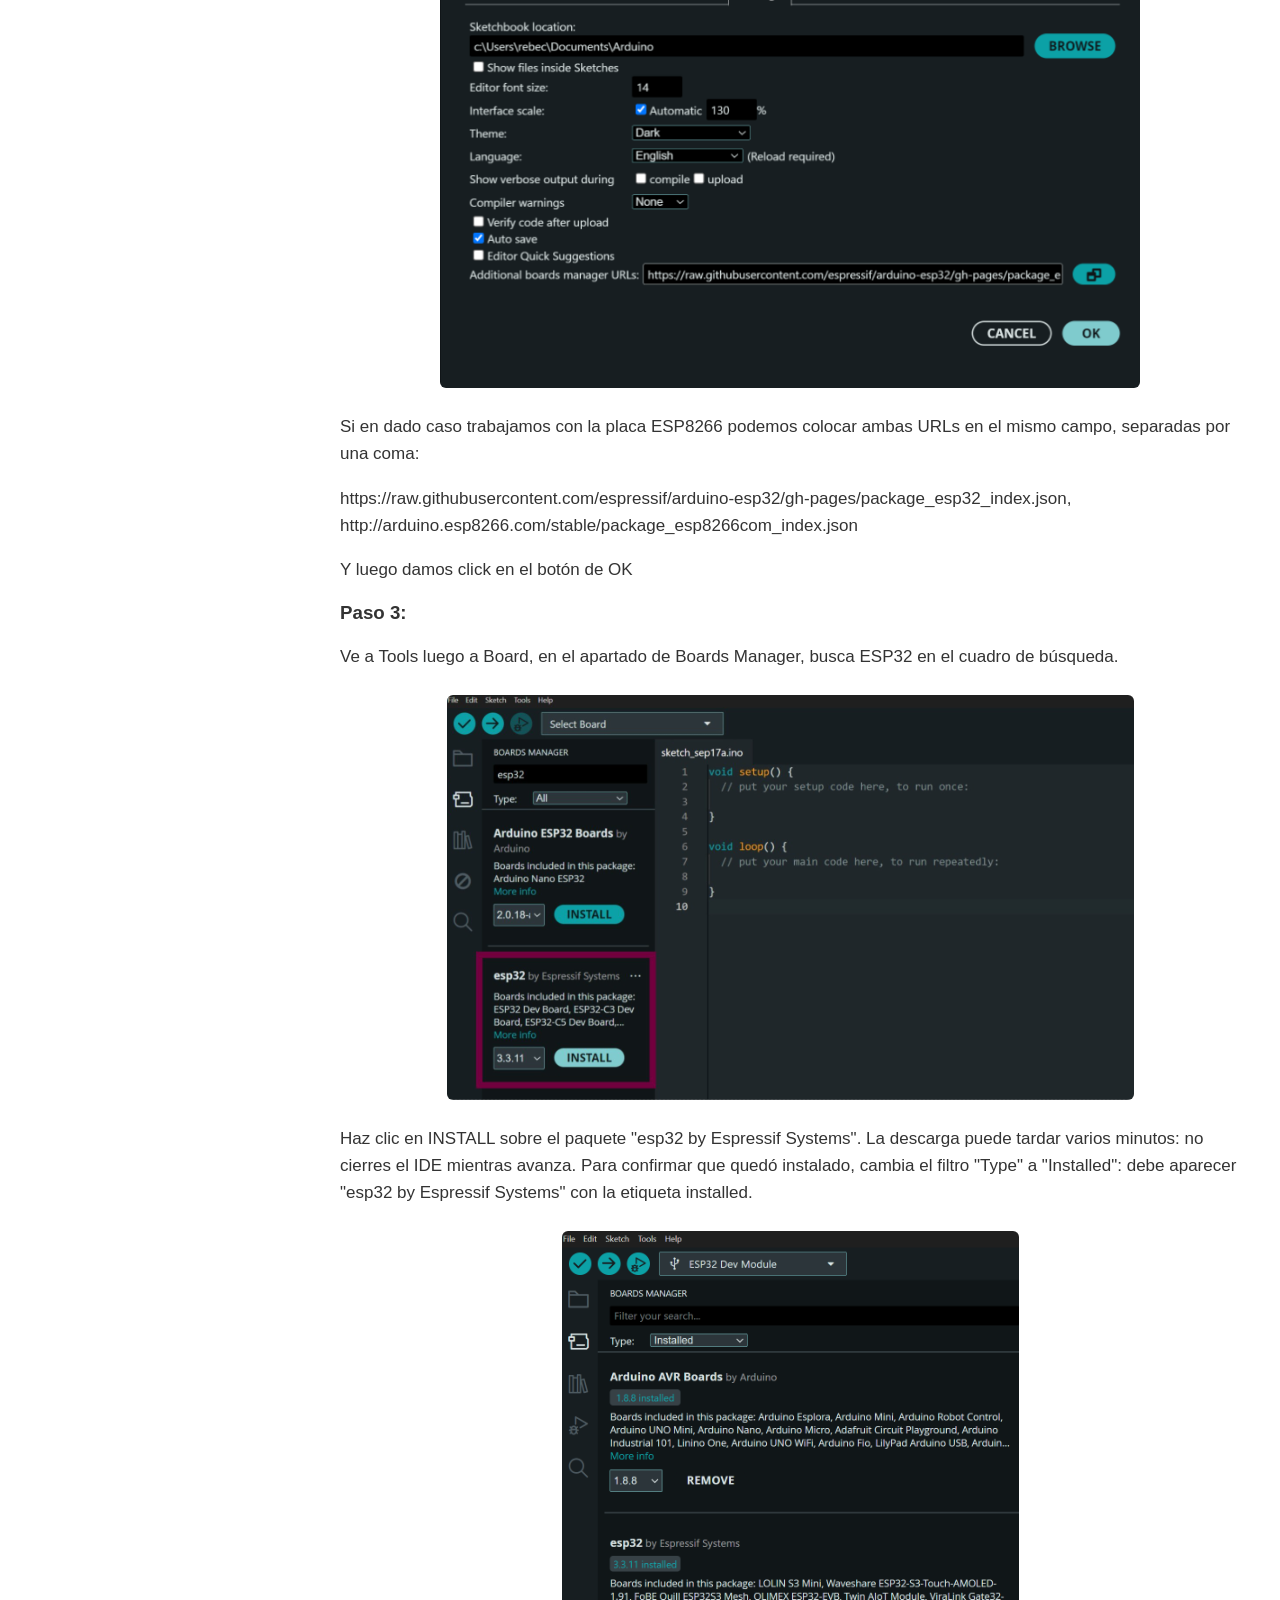
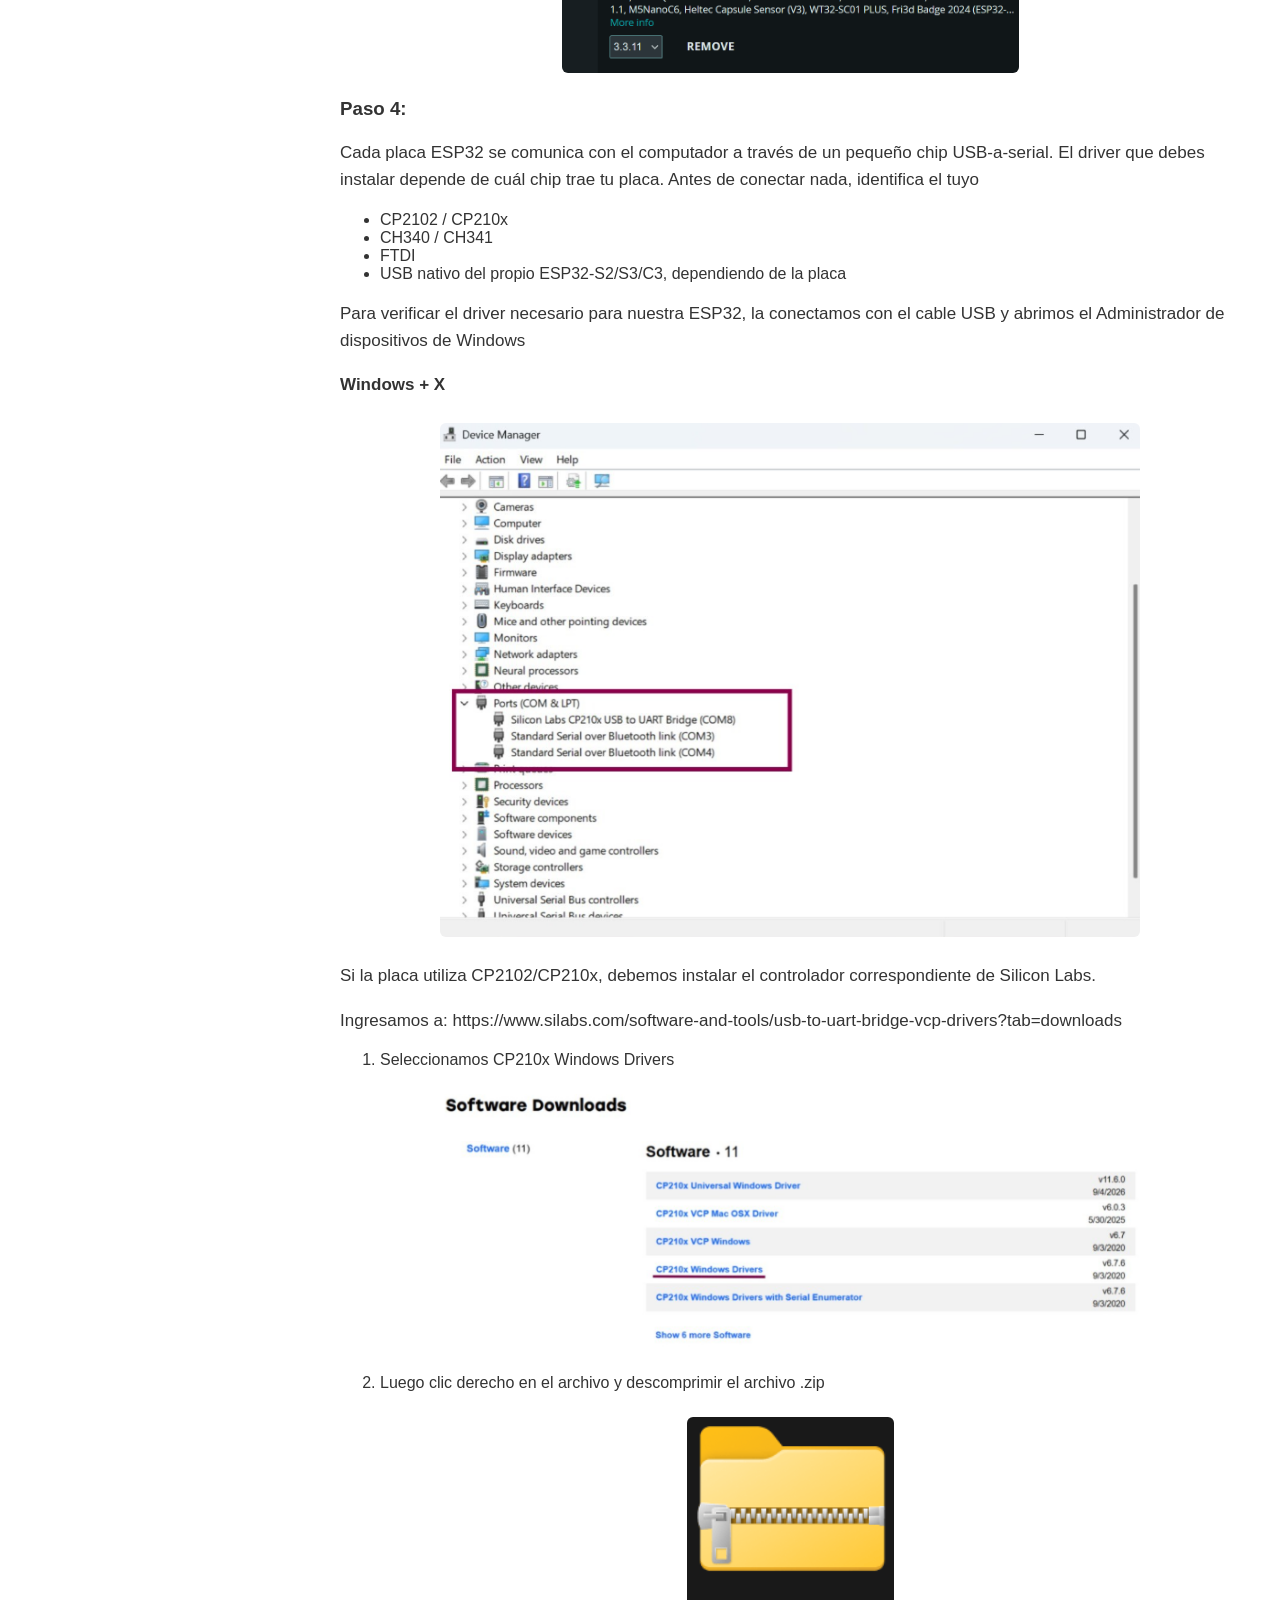
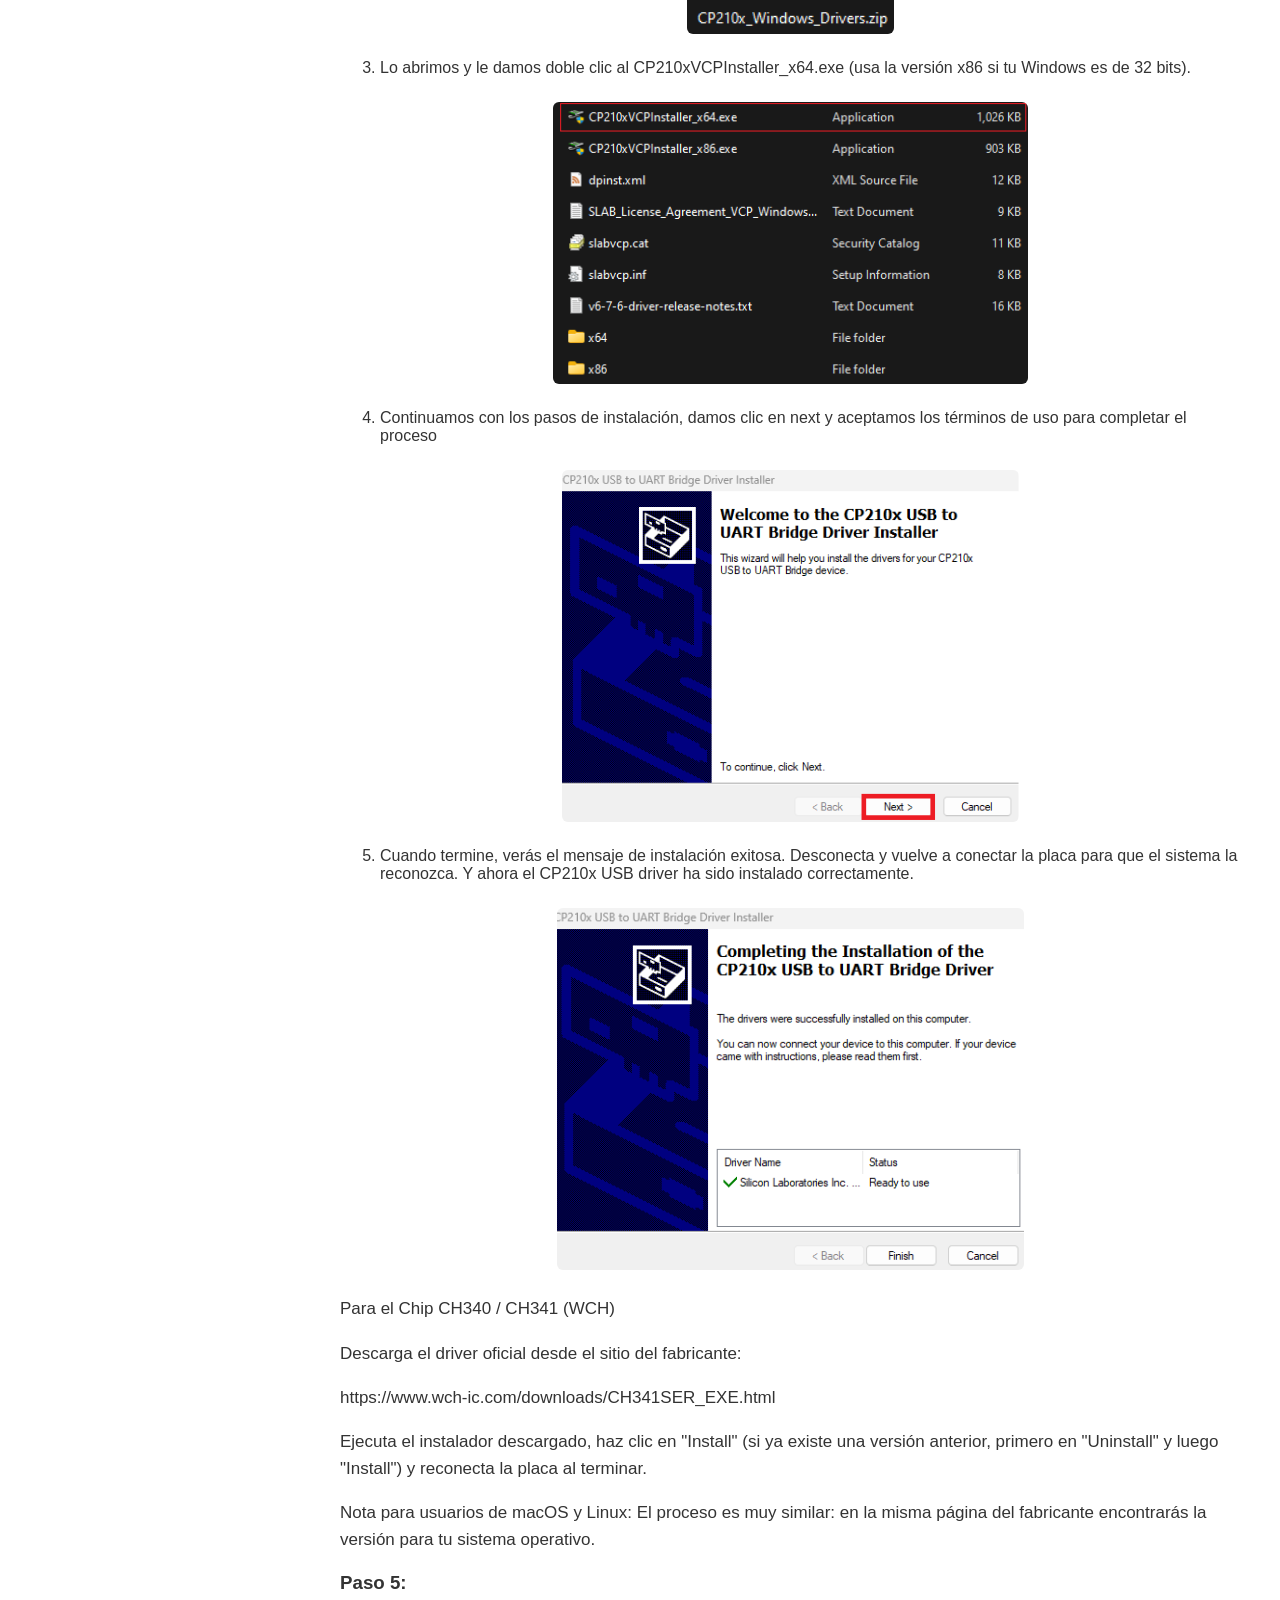
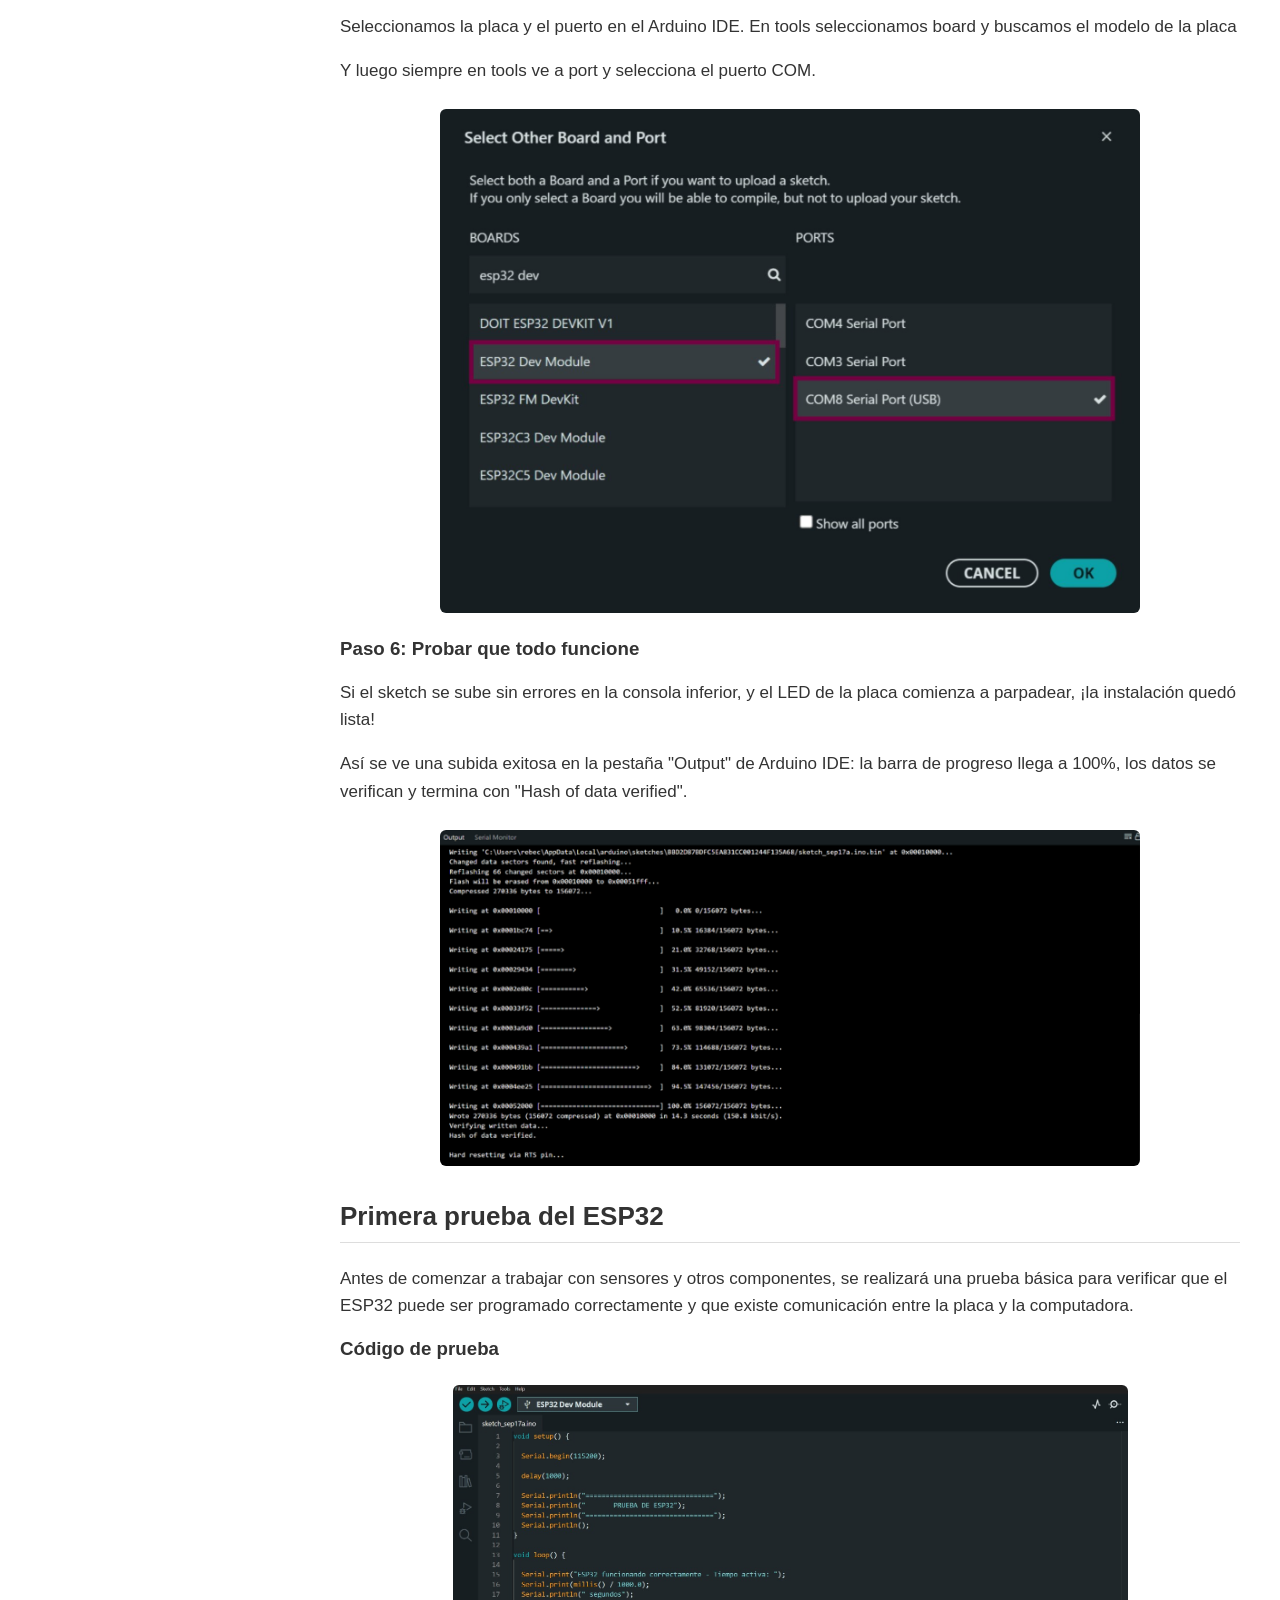
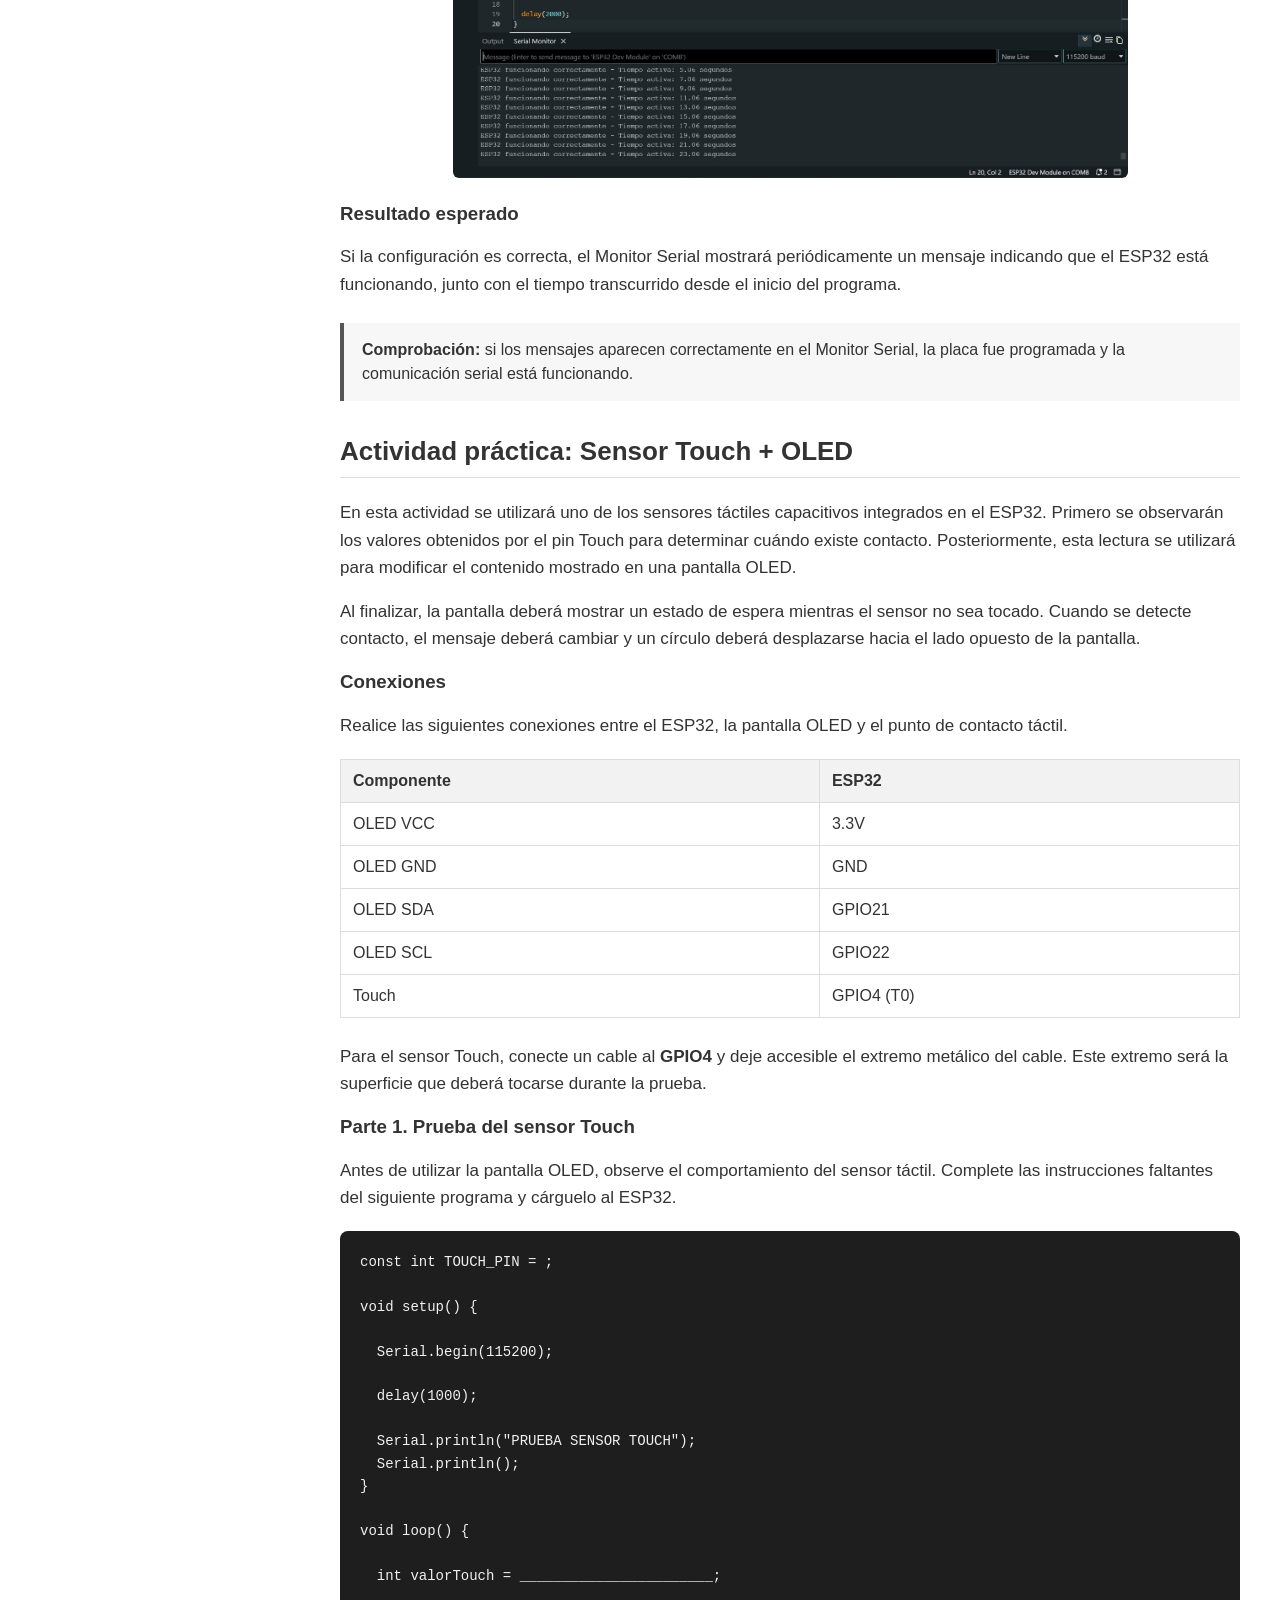
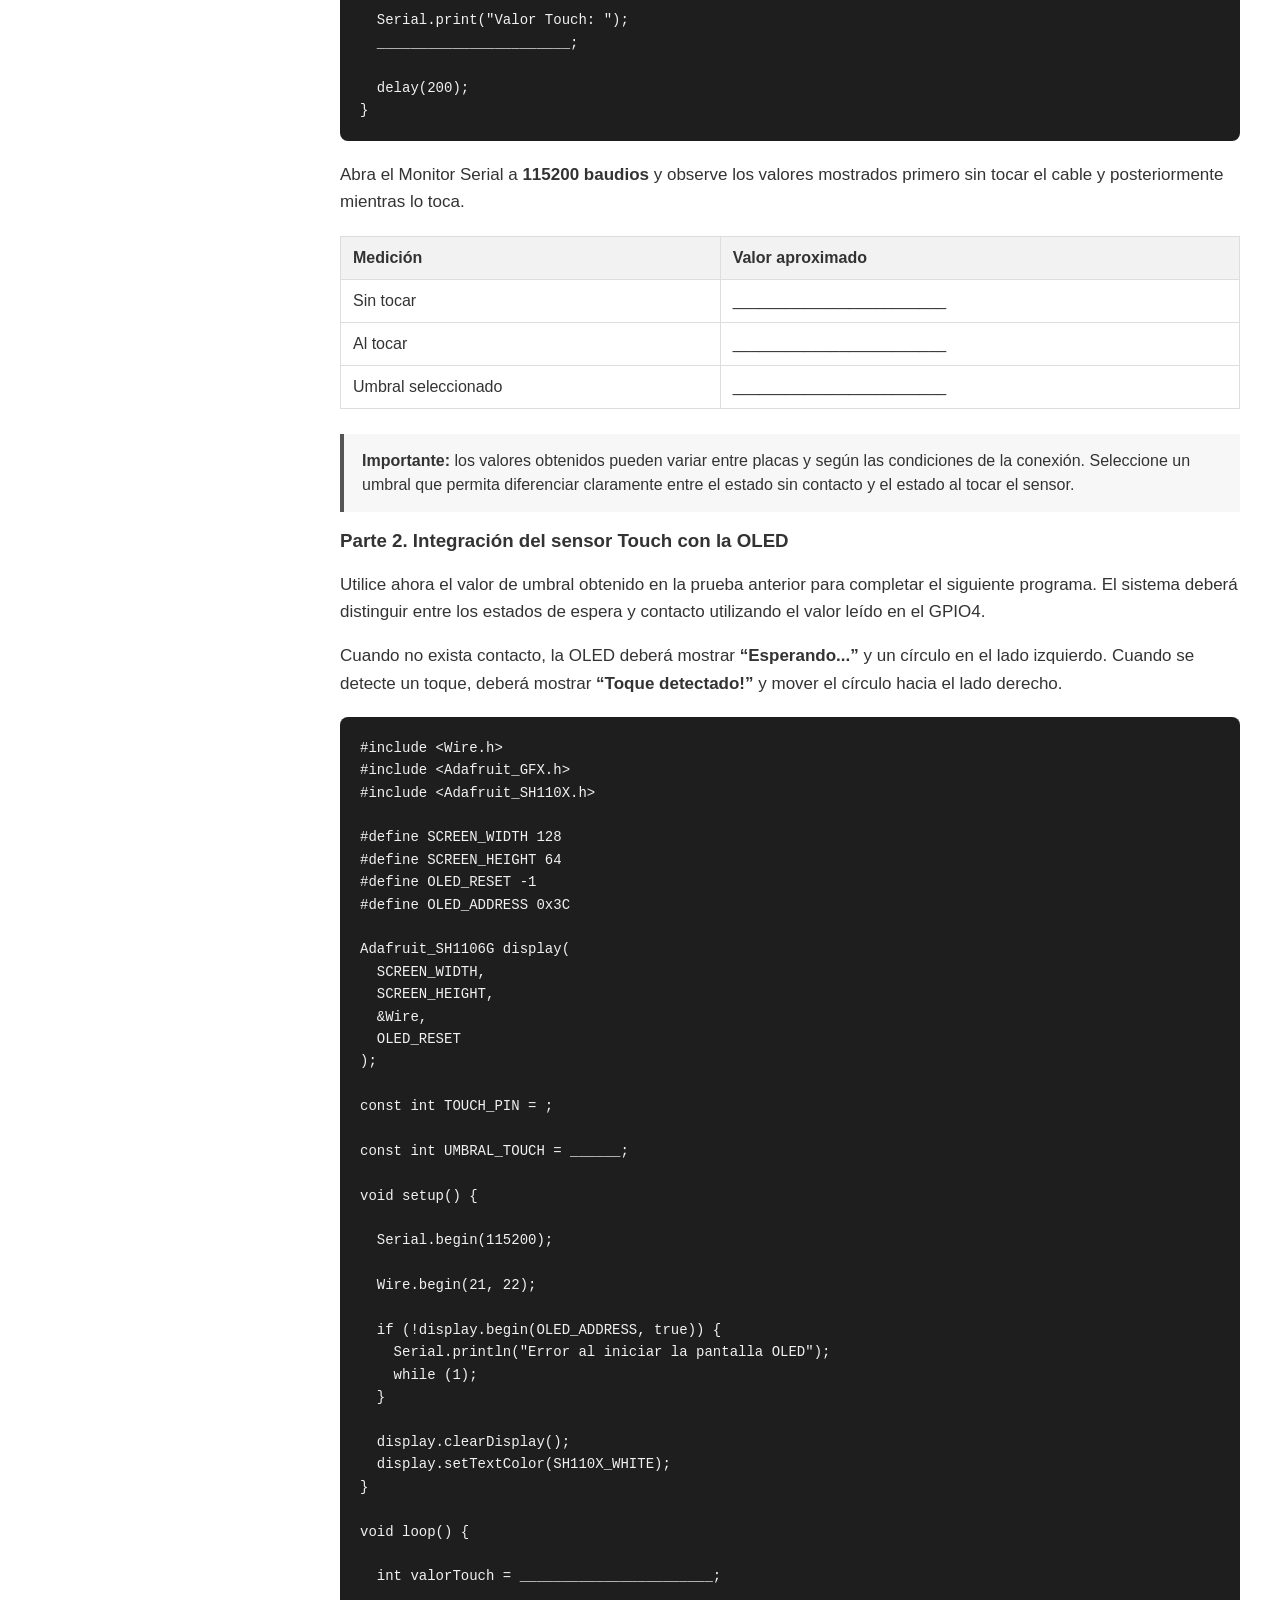
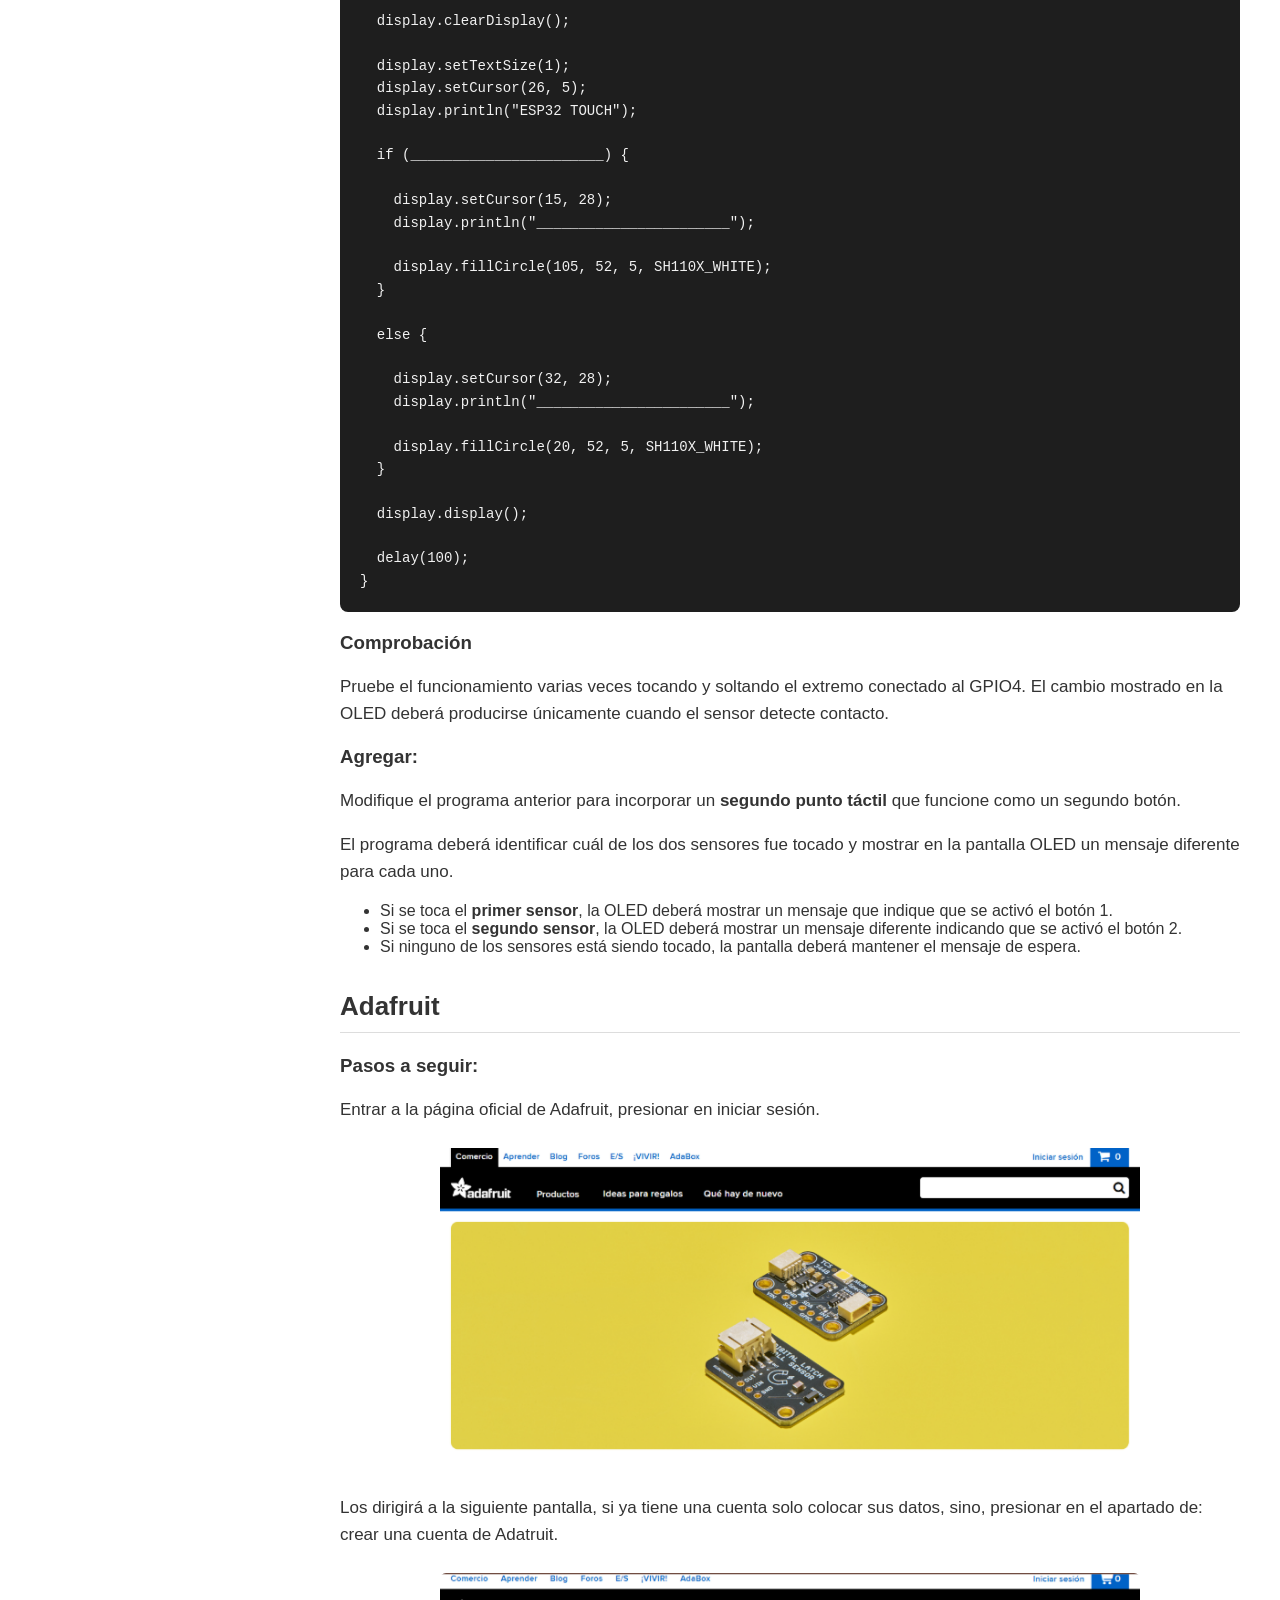
==== commit 1c8beabd: "Fix typos in index.html" ====
--- a/index.html
+++ b/index.html
@@ -39,7 +39,7 @@
     <p>
         El ESP32 es una serie de microcontroladores System on a Chip (SoC) de bajo costo y bajo
         consumo, desarrollados por Espressif, con un procesador agil utilizado ampliamente en
-        programacion IoT, electronica y robotica.
+        programación IoT, electrónica y robótica.
     </p>
 
 </section>
--- a/styles.css
+++ b/styles.css
@@ -136,7 +136,7 @@
 .imagen-prueba {
     display: block;
     width: 75%;
-    max-width: 600px;
+    max-width: 800px;
     height: auto;
     margin: 25px auto;
     border-radius: 6px;
